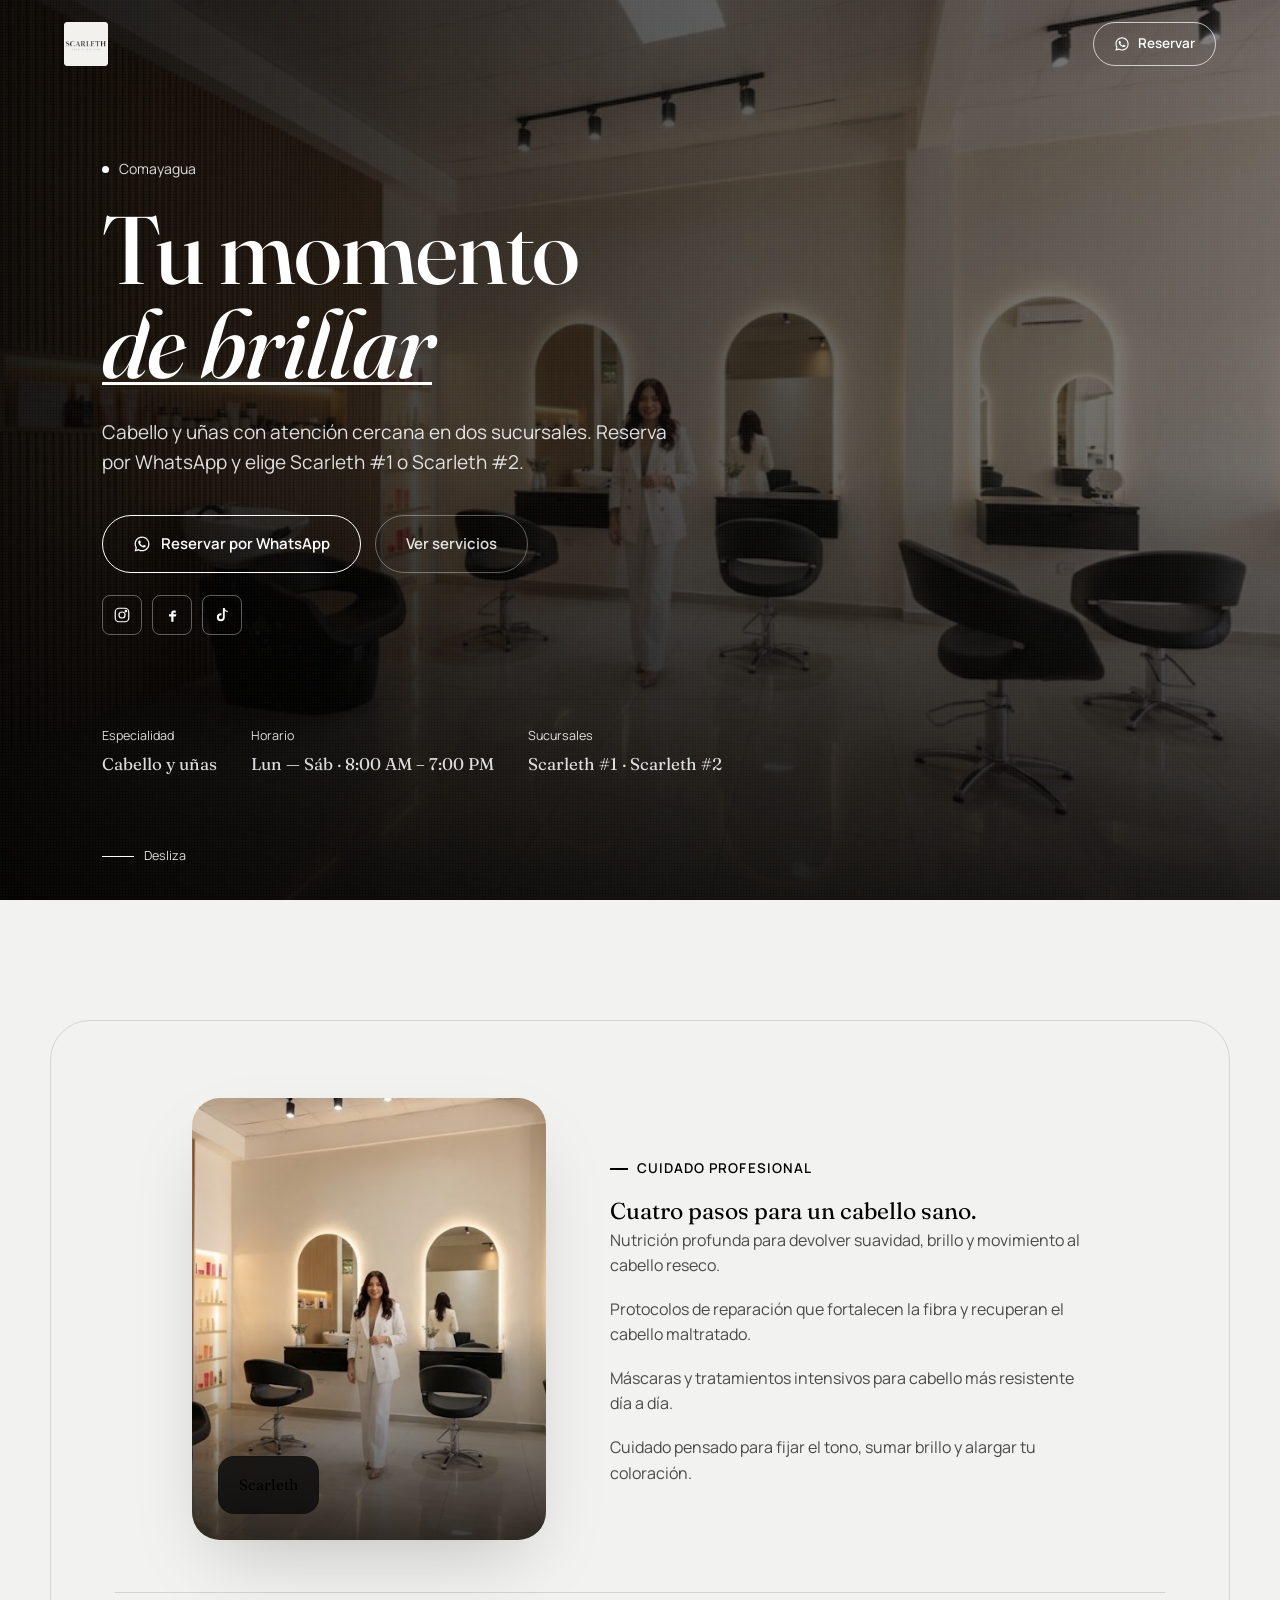
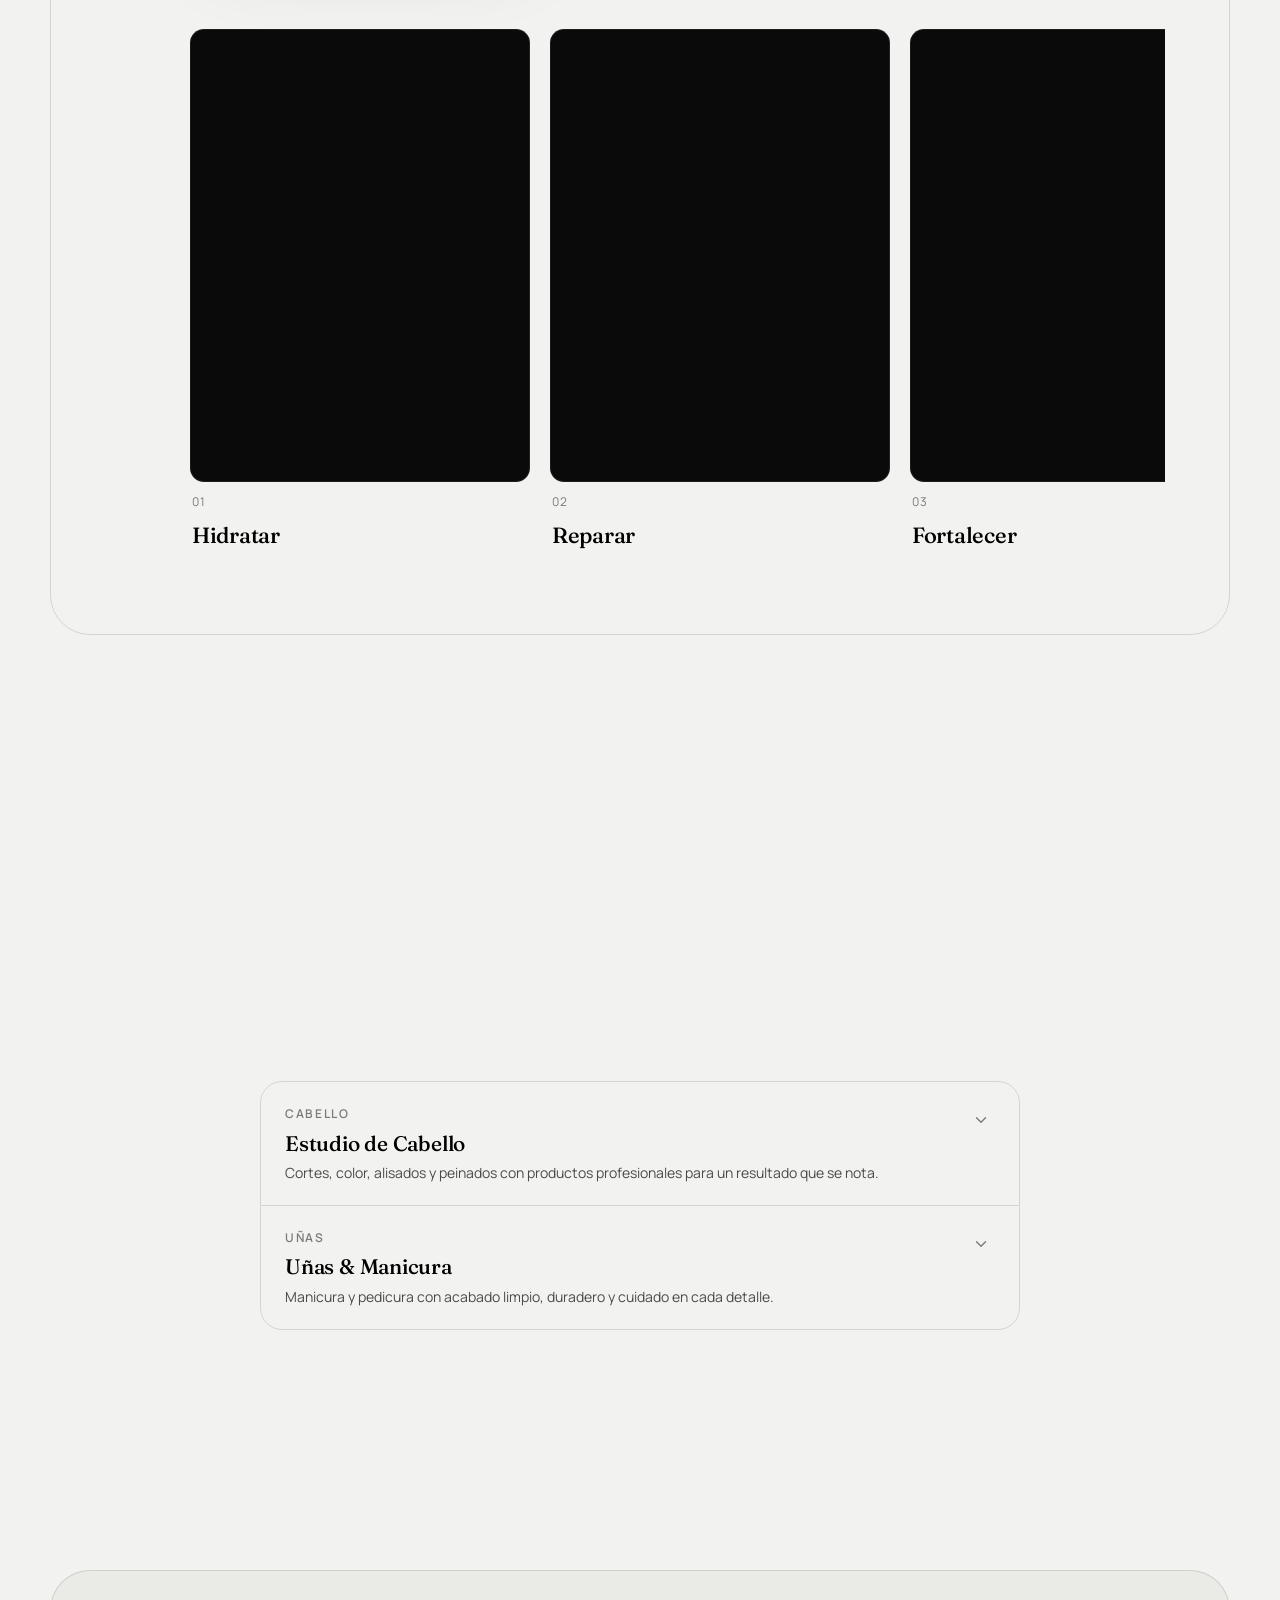
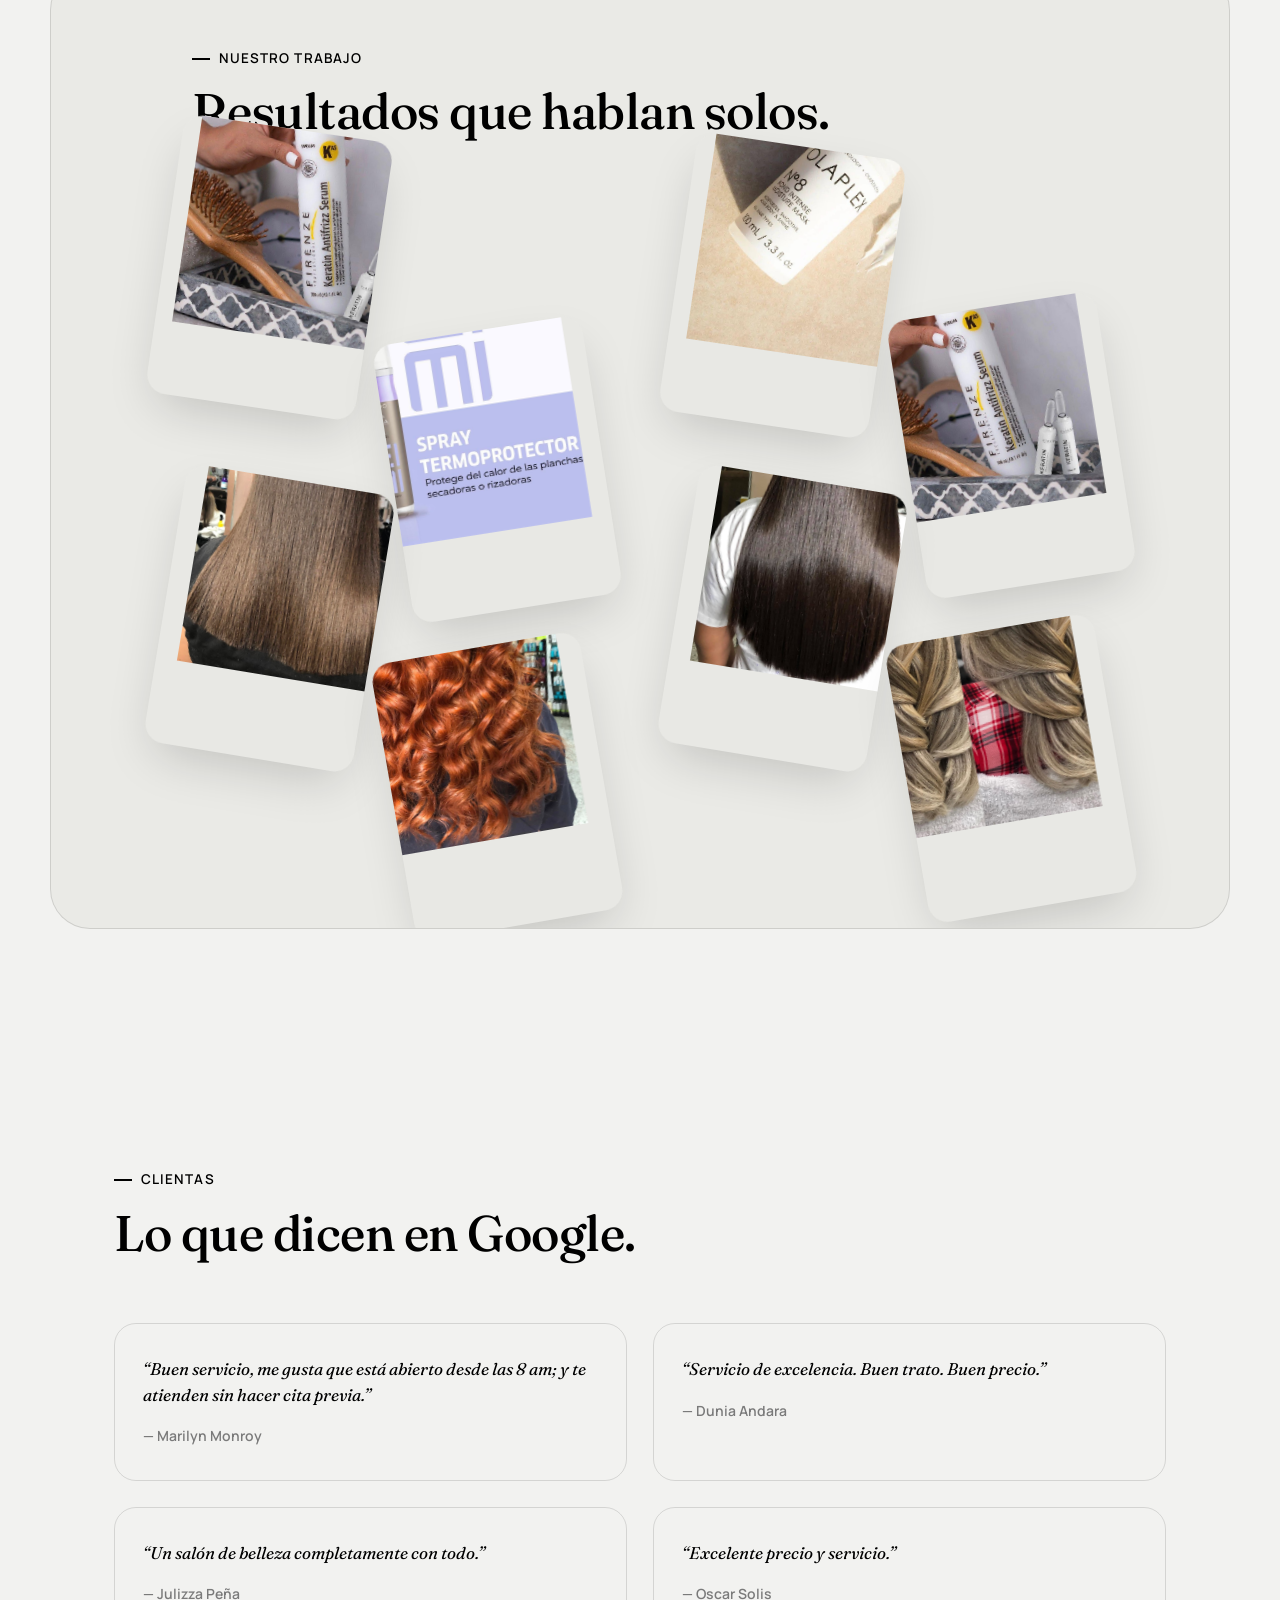
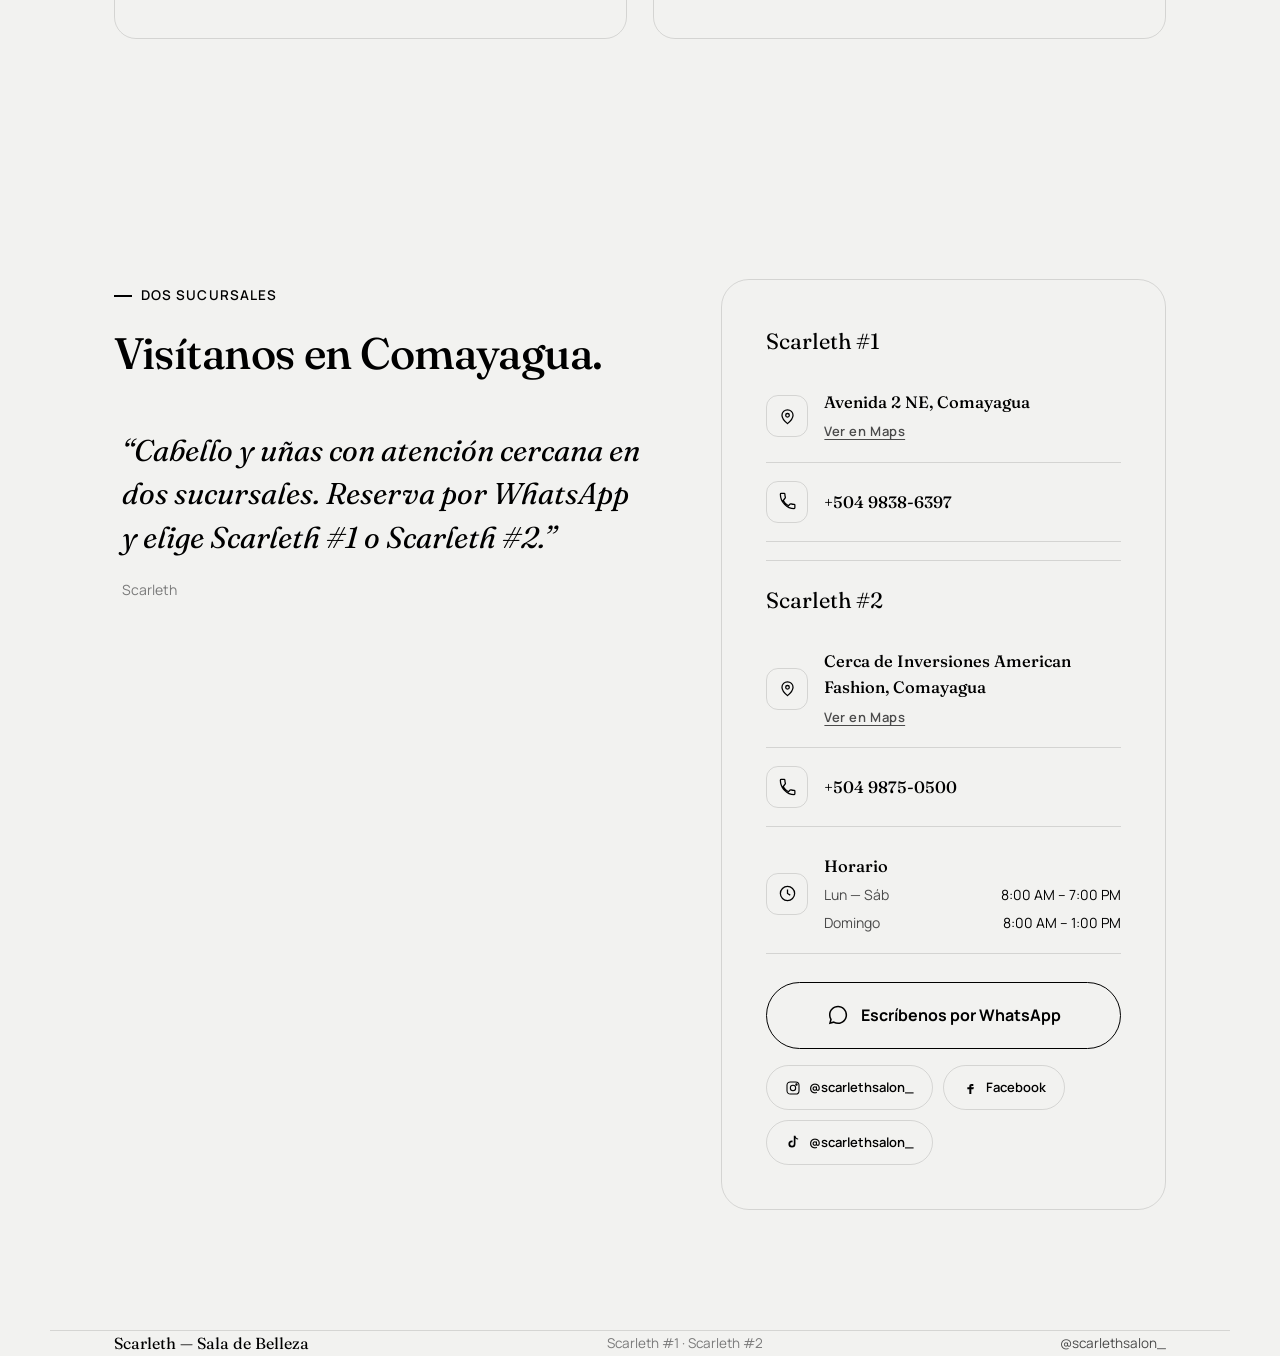
==== index.html @ c936635b "Re-skin site for Scarleth with dual-location booking Add Scarleth branding (logo, cream/black palett" ====
<!DOCTYPE html>
<html lang="es">
<head>
<meta charset="UTF-8">
<meta name="viewport" content="width=device-width, initial-scale=1.0, viewport-fit=cover">
<meta name="description" content="Scarleth — Sala de Belleza en Comayagua. Cabello y uñas. Reserva por WhatsApp.">
<meta name="theme-color" content="#F2F2F0">
<meta property="og:title" content="Scarleth — Sala de Belleza">
<meta property="og:description" content="Cabello y uñas en Comayagua. Scarleth #1 y Scarleth #2.">
<meta property="og:image" content="images/logo.jpg">
<meta property="og:type" content="website">
<link rel="icon" href="images/logo.jpg" type="image/jpeg">
<link rel="apple-touch-icon" href="images/logo.jpg">
<title>Scarleth — Sala de Belleza</title>
<link rel="stylesheet" href="styles.css">
</head>
<body>

<nav class="nav" id="nav">
  <a href="#top" class="nav-brand" id="nav-brand" aria-label="Scarleth — Sala de Belleza">
    <img src="images/logo.jpg" alt="Scarleth" class="nav-logo" id="nav-logo" width="160" height="48">
    <span class="nav-brand-text">
      <span id="nav-name"></span>
      <span class="nav-subtitle" id="nav-subtitle"></span>
    </span>
  </a>
  <button type="button" class="nav-cta" id="nav-whatsapp">
    <svg viewBox="0 0 24 24" fill="currentColor" aria-hidden="true"><path d="M12.04 2C6.58 2 2.13 6.45 2.13 11.91c0 1.75.46 3.46 1.32 4.96L2.05 22l5.25-1.38a9.9 9.9 0 0 0 4.74 1.21h.01c5.46 0 9.9-4.45 9.9-9.91 0-2.65-1.03-5.13-2.9-7C17.18 3.03 14.7 2 12.04 2Zm0 18.14h-.01a8.2 8.2 0 0 1-4.19-1.15l-.3-.18-3.12.82.83-3.04-.2-.31a8.23 8.23 0 0 1-1.26-4.37c0-4.55 3.7-8.25 8.26-8.25 2.2 0 4.27.86 5.83 2.42a8.18 8.18 0 0 1 2.41 5.84c0 4.55-3.71 8.22-8.25 8.22Zm4.52-6.16c-.25-.12-1.47-.72-1.69-.81-.23-.08-.4-.12-.56.13-.17.25-.65.81-.79.97-.15.17-.29.19-.54.06-.25-.12-1.04-.38-1.99-1.22-.73-.66-1.23-1.46-1.37-1.71-.15-.25-.02-.38.11-.51.11-.11.25-.29.37-.44.12-.15.16-.25.24-.42.08-.17.04-.31-.02-.44-.06-.12-.56-1.34-.76-1.84-.2-.48-.4-.42-.56-.42h-.48c-.17 0-.44.06-.67.31-.23.25-.87.85-.87 2.08 0 1.22.89 2.4 1.02 2.57.12.17 1.75 2.67 4.24 3.75.59.26 1.06.41 1.42.52.6.19 1.14.16 1.57.1.48-.07 1.47-.6 1.68-1.18.21-.58.21-1.08.15-1.18-.06-.1-.23-.16-.48-.28Z"/></svg>
    <span id="nav-cta-label"></span>
  </button>
</nav>

<header class="hero" id="top">
  <div class="hero-media" id="hero-media" hidden>
    <img src="" alt="" class="hero-img" id="hero-img">
    <div class="hero-media-overlay"></div>
  </div>
  <div class="hero-field">
    <div class="blob blob-a" data-parallax="0.18"></div>
    <div class="blob blob-b" data-parallax="0.28"></div>
    <div class="blob blob-c" data-parallax="0.4"></div>
  </div>
  <div class="hero-grain"></div>

  <div class="wrap hero-inner">
    <div class="eyebrow-row" data-reveal style="--delay:0s">
      <span class="eyebrow-dot"></span>
      <span id="hero-eyebrow"></span>
    </div>
    <h1 data-reveal style="--delay:.1s" id="hero-title"></h1>
    <p class="hero-desc" data-reveal style="--delay:.2s" id="hero-sub"></p>
    <div class="hero-actions" data-reveal style="--delay:.3s">
      <button type="button" class="btn btn-primary" id="hero-whatsapp">
        <svg viewBox="0 0 24 24" fill="currentColor" aria-hidden="true"><path d="M12.04 2C6.58 2 2.13 6.45 2.13 11.91c0 1.75.46 3.46 1.32 4.96L2.05 22l5.25-1.38a9.9 9.9 0 0 0 4.74 1.21h.01c5.46 0 9.9-4.45 9.9-9.91 0-2.65-1.03-5.13-2.9-7C17.18 3.03 14.7 2 12.04 2Zm0 18.14h-.01a8.2 8.2 0 0 1-4.19-1.15l-.3-.18-3.12.82.83-3.04-.2-.31a8.23 8.23 0 0 1-1.26-4.37c0-4.55 3.7-8.25 8.26-8.25 2.2 0 4.27.86 5.83 2.42a8.18 8.18 0 0 1 2.41 5.84c0 4.55-3.71 8.22-8.25 8.22Zm4.52-6.16c-.25-.12-1.47-.72-1.69-.81-.23-.08-.4-.12-.56.13-.17.25-.65.81-.79.97-.15.17-.29.19-.54.06-.25-.12-1.04-.38-1.99-1.22-.73-.66-1.23-1.46-1.37-1.71-.15-.25-.02-.38.11-.51.11-.11.25-.29.37-.44.12-.15.16-.25.24-.42.08-.17.04-.31-.02-.44-.06-.12-.56-1.34-.76-1.84-.2-.48-.4-.42-.56-.42h-.48c-.17 0-.44.06-.67.31-.23.25-.87.85-.87 2.08 0 1.22.89 2.4 1.02 2.57.12.17 1.75 2.67 4.24 3.75.59.26 1.06.41 1.42.52.6.19 1.14.16 1.57.1.48-.07 1.47-.6 1.68-1.18.21-.58.21-1.08.15-1.18-.06-.1-.23-.16-.48-.28Z"/></svg>
        <span id="hero-cta"></span>
      </button>
      <a href="#servicios" class="btn btn-ghost" id="hero-secondary"></a>
    </div>
    <div class="hero-social" data-reveal style="--delay:.32s">
      <a href="#" class="hero-social-btn" id="hero-instagram" target="_blank" rel="noopener" aria-label="Instagram">
        <svg viewBox="0 0 24 24" fill="none" stroke="currentColor" stroke-width="1.6" aria-hidden="true"><rect x="3" y="3" width="18" height="18" rx="5"/><circle cx="12" cy="12" r="4"/><circle cx="17.2" cy="6.8" r="1"/></svg>
      </a>
      <a href="#" class="hero-social-btn" id="hero-facebook" target="_blank" rel="noopener" aria-label="Facebook">
        <svg viewBox="0 0 24 24" fill="currentColor" aria-hidden="true"><path d="M14 9h3V6h-3c-1.7 0-3 1.3-3 3v2H8v3h3v7h3v-7h3l1-3h-4V9c0-.6.4-1 1-1Z"/></svg>
      </a>
      <a href="#" class="hero-social-btn" id="hero-tiktok" target="_blank" rel="noopener" aria-label="TikTok">
        <svg viewBox="0 0 24 24" fill="currentColor" aria-hidden="true"><path d="M19.6 8.3c-1.5-.1-2.9-.8-3.9-1.9V15a5.3 5.3 0 1 1-5.3-5.3c.3 0 .6 0 .9.1v2.6a2.7 2.7 0 1 0 1.9 2.6V2.5h2.5c.2 2.2 1.9 4 4 4.2v1.6Z"/></svg>
      </a>
    </div>
    <div class="hero-meta" data-reveal style="--delay:.35s">
      <div class="item">
        <span class="label" id="meta-specialty-label"></span>
        <span class="value" id="meta-specialty"></span>
      </div>
      <div class="item">
        <span class="label" id="meta-hours-label"></span>
        <span class="value" id="meta-hours"></span>
      </div>
      <div class="item">
        <span class="label" id="meta-contact-label"></span>
        <span class="value" id="meta-contact"></span>
      </div>
    </div>
  </div>
  <div class="scroll-cue" id="scroll-cue"><span class="line"></span><span id="hero-scroll"></span></div>
</header>

<section id="experiencia">
  <div class="wrap about">
    <div class="panel-pad">
      <div class="about-grid">
        <div class="about-card tilt-el" data-tilt data-reveal="scale">
          <div class="about-card-inner" id="about-card-inner">
            <div class="about-card-photo" id="about-photo"></div>
            <div class="about-card-tag" id="about-tag"></div>
          </div>
        </div>
        <div class="about-copy">
          <div class="kicker" data-reveal id="ritual-eyebrow"></div>
          <p class="lede" data-reveal style="--delay:.05s" id="ritual-title"></p>
          <div id="ritual-body"></div>
        </div>
      </div>
      <div class="ritual-showcase" data-reveal style="--delay:.18s">
        <div class="ritual-carousel" id="ritual-carousel" tabindex="0">
          <div class="ritual-carousel-track" id="ritual-track"></div>
        </div>
      </div>
    </div>
  </div>
</section>

<section id="servicios">
  <div class="wrap">
    <div class="section-head">
      <div class="kicker" data-reveal id="services-eyebrow"></div>
      <h2 data-reveal style="--delay:.05s" id="services-title"></h2>
    </div>
    <div class="services-accordion" id="services-grid"></div>
  </div>
</section>

<section id="galeria">
  <div class="wrap gallery">
    <div class="panel-pad">
      <div class="section-head">
        <div class="kicker" data-reveal id="gallery-eyebrow"></div>
        <h2 data-reveal style="--delay:.05s" id="gallery-title"></h2>
      </div>
      <div class="gallery-grid" id="gallery-grid"></div>
    </div>
  </div>
</section>

<section id="testimonios">
  <div class="wrap">
    <div class="section-head">
      <div class="kicker" data-reveal id="testimonials-eyebrow"></div>
      <h2 data-reveal style="--delay:.05s" id="testimonials-title"></h2>
    </div>
    <div class="testimonials-grid" id="testimonials-grid"></div>
  </div>
</section>

<section id="visita">
  <div class="wrap">
    <div class="contact-grid">
      <div>
        <div class="kicker" data-reveal id="visit-eyebrow"></div>
        <h2 class="contact-title" data-reveal style="--delay:.05s" id="visit-title"></h2>
        <div class="quote-block" data-reveal style="--delay:.1s" id="quote-block">
          <p id="quote-text"></p>
          <div class="who" id="quote-who"></div>
        </div>
      </div>
      <div class="contact-card" data-reveal style="--delay:.1s">
        <div id="contact-locations" class="contact-locations"></div>
        <div class="contact-row">
          <div class="ic"><svg viewBox="0 0 24 24" fill="none" stroke="currentColor" stroke-width="1.6" aria-hidden="true"><circle cx="12" cy="12" r="9"/><path d="M12 7v5l3.5 2"/></svg></div>
          <div class="txt">
            <b id="contact-hours-title"></b>
            <div class="hours-stack" id="contact-hours"></div>
          </div>
        </div>
        <button type="button" class="contact-cta-big" id="contact-whatsapp">
          <svg viewBox="0 0 24 24" fill="currentColor" aria-hidden="true"><path d="M12.04 2C6.58 2 2.13 6.45 2.13 11.91c0 1.75.46 3.46 1.32 4.96L2.05 22l5.25-1.38a9.9 9.9 0 0 0 4.74 1.21h.01c5.46 0 9.9-4.45 9.9-9.91 0-2.65-1.03-5.13-2.9-7C17.18 3.03 14.7 2 12.04 2Zm0 18.14h-.01a8.2 8.2 0 0 1-4.19-1.15l-.3-.18-3.12.82.83-3.04-.2-.31a8.23 8.23 0 0 1-1.26-4.37c0-4.55 3.7-8.25 8.26-8.25 2.2 0 4.27.86 5.83 2.42a8.18 8.18 0 0 1 2.41 5.84c0 4.55-3.71 8.22-8.25 8.22Z"/></svg>
          <span id="contact-cta"></span>
        </button>
        <div class="social-row">
          <a href="#" class="social-pill" id="social-instagram" target="_blank" rel="noopener">
            <svg viewBox="0 0 24 24" fill="none" stroke="currentColor" stroke-width="1.6" aria-hidden="true"><rect x="3" y="3" width="18" height="18" rx="5"/><circle cx="12" cy="12" r="4"/><circle cx="17.2" cy="6.8" r="1"/></svg>
            <span id="social-instagram-label"></span>
          </a>
          <a href="#" class="social-pill" id="social-facebook" target="_blank" rel="noopener">
            <svg viewBox="0 0 24 24" fill="currentColor" aria-hidden="true"><path d="M14 9h3V6h-3c-1.7 0-3 1.3-3 3v2H8v3h3v7h3v-7h3l1-3h-4V9c0-.6.4-1 1-1Z"/></svg>
            <span>Facebook</span>
          </a>
          <a href="#" class="social-pill" id="social-tiktok" target="_blank" rel="noopener">
            <svg viewBox="0 0 24 24" fill="currentColor" aria-hidden="true"><path d="M19.6 8.3c-1.5-.1-2.9-.8-3.9-1.9V15a5.3 5.3 0 1 1-5.3-5.3c.3 0 .6 0 .9.1v2.6a2.7 2.7 0 1 0 1.9 2.6V2.5h2.5c.2 2.2 1.9 4 4 4.2v1.6Z"/></svg>
            <span id="social-tiktok-label"></span>
          </a>
        </div>
      </div>
    </div>
  </div>
</section>

<footer class="wrap">
  <div class="footer-row">
    <span class="fbrand" id="footer-brand"></span>
    <span id="footer-meta"></span>
    <a id="footer-insta" target="_blank" rel="noopener"></a>
  </div>
</footer>

<div class="location-picker" id="location-picker" hidden aria-hidden="true" role="dialog" aria-modal="true" aria-labelledby="location-picker-title">
  <button type="button" class="location-picker-backdrop" id="location-picker-backdrop" tabindex="-1" aria-label="Cerrar"></button>
  <div class="location-picker-panel">
    <button type="button" class="location-picker-close" id="location-picker-close" aria-label="Cerrar">
      <svg viewBox="0 0 24 24" fill="none" stroke="currentColor" stroke-width="1.8" aria-hidden="true"><path d="M6 6l12 12M18 6L6 18" stroke-linecap="round"/></svg>
    </button>
    <p class="location-picker-kicker" id="location-picker-title"></p>
    <p class="location-picker-hint" id="location-picker-hint"></p>
    <div class="location-picker-options" id="location-picker-options"></div>
  </div>
</div>

<div class="lightbox" id="gallery-lightbox" hidden aria-hidden="true" role="dialog" aria-modal="true">
  <button type="button" class="lightbox-close" id="lightbox-close">
    <svg viewBox="0 0 24 24" fill="none" stroke="currentColor" stroke-width="1.8" aria-hidden="true"><path d="M6 6l12 12M18 6L6 18" stroke-linecap="round"/></svg>
  </button>
  <button type="button" class="lightbox-nav lightbox-prev" id="lightbox-prev">
    <svg viewBox="0 0 24 24" fill="none" stroke="currentColor" stroke-width="1.8" aria-hidden="true"><path d="M15 6l-6 6 6 6" stroke-linecap="round" stroke-linejoin="round"/></svg>
  </button>
  <button type="button" class="lightbox-nav lightbox-next" id="lightbox-next">
    <svg viewBox="0 0 24 24" fill="none" stroke="currentColor" stroke-width="1.8" aria-hidden="true"><path d="M9 6l6 6-6 6" stroke-linecap="round" stroke-linejoin="round"/></svg>
  </button>
  <div class="lightbox-panel">
    <img src="" alt="" class="lightbox-img" id="lightbox-img" decoding="async">
  </div>
  <div class="lightbox-counter" id="lightbox-counter" aria-live="polite"></div>
</div>

<script src="config.js"></script>
<script>
(function () {
  const c = CONFIG;
  const u = c.ui;
  const locations = Array.isArray(c.locations) ? c.locations : [];

  function esc(value) {
    return String(value ?? "").replace(/[&<>"']/g, (ch) => ({
      "&": "&amp;",
      "<": "&lt;",
      ">": "&gt;",
      '"': "&quot;",
      "'": "&#39;"
    }[ch]));
  }

  function waLinkFor(location) {
    const message = `${c.whatsappDefaultMessage} (${location.name})`;
    return `https://wa.me/${location.whatsappNumber}?text=${encodeURIComponent(message)}`;
  }

  document.documentElement.lang = c.lang || "es";
  document.title = `${c.brandName} — ${c.brandSubtitle || c.tagline}`;
  const description = document.querySelector('meta[name="description"]');
  if (description) description.content = u.metaDescription;
  const theme = document.querySelector('meta[name="theme-color"]');
  if (theme && c.colors.cream) theme.content = c.colors.cream;

  const colorMap = {
    cream: "--cream",
    cream2: "--cream-2",
    ink: "--ink",
    inkSoft: "--ink-soft",
    inkFaint: "--ink-faint",
    accent: "--accent",
    accentInv: "--accent-inv",
    accentHover: "--accent-hover",
    gray: "--gray",
    grayLight: "--gray-light",
    line: "--line",
    lineStrong: "--line-strong"
  };
  const rootStyle = document.documentElement.style;
  Object.entries(colorMap).forEach(([key, cssVar]) => {
    if (c.colors[key]) rootStyle.setProperty(cssVar, c.colors[key]);
  });

  const navName = document.getElementById("nav-name");
  const navSubtitle = document.getElementById("nav-subtitle");
  const navLogo = document.getElementById("nav-logo");
  navName.textContent = c.brandName;
  if (navSubtitle) navSubtitle.textContent = c.brandSubtitle || "";
  if (navLogo && c.logoImage) {
    navLogo.src = c.logoImage;
    navLogo.alt = `${c.brandName} — ${c.brandSubtitle || c.tagline}`;
  }

  document.getElementById("nav-cta-label").textContent = u.navBook;
  document.getElementById("hero-eyebrow").textContent = c.heroEyebrow;
  document.getElementById("hero-sub").textContent = c.heroSub;
  document.getElementById("hero-cta").textContent = u.heroCta;
  document.getElementById("hero-secondary").textContent = u.heroSecondary;
  document.getElementById("hero-scroll").textContent = u.heroScroll;
  document.getElementById("meta-specialty-label").textContent = u.metaSpecialty;
  document.getElementById("meta-specialty").textContent = c.tagline;
  document.getElementById("meta-hours-label").textContent = u.metaHours;
  document.getElementById("meta-contact-label").textContent = u.metaContact;
  document.getElementById("meta-contact").textContent = locations.map((loc) => loc.name).join(" · ") || c.brandName;
  if (c.hours[0]) {
    document.getElementById("meta-hours").textContent = `${c.hours[0].day} · ${c.hours[0].time}`;
  }

  const [line1, line2] = c.heroHeadlineLines;
  const title = document.getElementById("hero-title");
  title.append(document.createTextNode(line1));
  title.append(document.createElement("br"));
  const accent = document.createElement("span");
  accent.className = "accent-word";
  accent.textContent = line2;
  title.append(accent);

  const picker = document.getElementById("location-picker");
  const pickerOptions = document.getElementById("location-picker-options");
  const pickerTitle = document.getElementById("location-picker-title");
  const pickerHint = document.getElementById("location-picker-hint");
  let lastFocus = null;

  function closeLocationPicker() {
    if (!picker || picker.hidden) return;
    picker.hidden = true;
    picker.setAttribute("aria-hidden", "true");
    document.body.classList.remove("picker-open");
    if (lastFocus && typeof lastFocus.focus === "function") lastFocus.focus();
  }

  function openLocationPicker(trigger) {
    if (!picker || !locations.length) return;
    lastFocus = trigger || document.activeElement;
    picker.hidden = false;
    picker.setAttribute("aria-hidden", "false");
    document.body.classList.add("picker-open");
    const first = pickerOptions.querySelector("a, button");
    if (first) first.focus();
  }

  if (pickerOptions) {
    pickerTitle.textContent = u.locationPickerTitle;
    pickerHint.textContent = u.locationPickerHint;
    document.getElementById("location-picker-close").setAttribute("aria-label", u.locationPickerClose);
    document.getElementById("location-picker-backdrop").setAttribute("aria-label", u.locationPickerClose);
    pickerOptions.innerHTML = locations.map((location) => `
      <a class="location-option" href="${esc(waLinkFor(location))}" target="_blank" rel="noopener">
        <span class="location-option-name">${esc(location.name)}</span>
        <span class="location-option-meta">${esc(location.phoneDisplay)}</span>
        <span class="location-option-meta">${esc(location.address)}</span>
      </a>
    `).join("");
  }

  ["nav-whatsapp", "hero-whatsapp", "contact-whatsapp"].forEach((id) => {
    const el = document.getElementById(id);
    if (!el) return;
    el.setAttribute("aria-label", u.whatsappLabel);
    el.addEventListener("click", (event) => {
      event.preventDefault();
      openLocationPicker(el);
    });
  });

  document.getElementById("location-picker-close").addEventListener("click", closeLocationPicker);
  document.getElementById("location-picker-backdrop").addEventListener("click", closeLocationPicker);
  document.addEventListener("keydown", (event) => {
    if (event.key === "Escape") closeLocationPicker();
  });

  const heroInsta = document.getElementById("hero-instagram");
  const socialInsta = document.getElementById("social-instagram");
  const footerInsta = document.getElementById("footer-insta");
  const heroFacebook = document.getElementById("hero-facebook");
  const socialFacebook = document.getElementById("social-facebook");
  const heroTiktok = document.getElementById("hero-tiktok");
  const socialTiktok = document.getElementById("social-tiktok");

  [heroInsta, socialInsta, footerInsta].forEach((el) => {
    if (!el) return;
    el.href = c.instagramUrl;
    el.setAttribute("aria-label", c.instagramHandle);
  });
  document.getElementById("social-instagram-label").textContent = c.instagramHandle;
  footerInsta.textContent = c.instagramHandle;

  [heroFacebook, socialFacebook].forEach((el) => {
    if (!el || !c.facebookUrl) return;
    el.href = c.facebookUrl;
    el.setAttribute("aria-label", "Facebook");
  });
  [heroTiktok, socialTiktok].forEach((el) => {
    if (!el || !c.tiktokUrl) return;
    el.href = c.tiktokUrl;
    el.setAttribute("aria-label", c.tiktokHandle || "TikTok");
  });
  const tiktokLabel = document.getElementById("social-tiktok-label");
  if (tiktokLabel) tiktokLabel.textContent = c.tiktokHandle || "TikTok";

  const heroEl = document.querySelector(".hero");
  const heroMedia = document.getElementById("hero-media");
  const heroImg = document.getElementById("hero-img");
  if (c.heroImage) {
    heroImg.alt = `${c.brandName} — ${c.tagline}`;
    const heroProbe = new Image();
    heroProbe.onload = () => {
      heroImg.src = c.heroImage;
      heroMedia.hidden = false;
      heroEl.classList.add("has-hero-image");
    };
    heroProbe.src = c.heroImage;
  }

  document.getElementById("about-tag").textContent = c.brandName;
  document.getElementById("ritual-eyebrow").textContent = u.ritualEyebrow;
  document.getElementById("ritual-title").textContent = u.ritualTitle;
  const ritualBody = document.getElementById("ritual-body");
  ritualBody.innerHTML = (c.ritualSteps || []).map((step, index) => `
    <p class="body-p" data-reveal style="--delay:${0.1 + index * 0.05}s">${esc(step.text)}</p>
  `).join("");

  const aboutInner = document.getElementById("about-card-inner");
  const aboutPhoto = document.getElementById("about-photo");
  if (c.visitImage && aboutInner && aboutPhoto) {
    const portrait = new Image();
    portrait.onload = () => {
      aboutPhoto.style.backgroundImage = `url('${c.visitImage.replace(/'/g, "%27")}')`;
      aboutInner.classList.add("has-photo");
    };
    portrait.src = c.visitImage;
  }

  const quoteBlock = document.getElementById("quote-block");
  if (c.heroSub) {
    document.getElementById("quote-text").textContent = `“${c.heroSub}”`;
    document.getElementById("quote-who").textContent = c.brandName;
  } else {
    quoteBlock.hidden = true;
  }

  document.getElementById("services-eyebrow").textContent = u.servicesEyebrow;
  document.getElementById("services-title").textContent = u.servicesTitle;
  document.getElementById("gallery-eyebrow").textContent = u.galleryEyebrow;
  document.getElementById("gallery-title").textContent = u.galleryTitle;
  document.getElementById("testimonials-eyebrow").textContent = u.testimonialsEyebrow;
  document.getElementById("testimonials-title").textContent = u.testimonialsTitle;
  document.getElementById("visit-eyebrow").textContent = u.visitEyebrow;
  document.getElementById("visit-title").textContent = u.visitTitle;
  document.getElementById("contact-hours-title").textContent = u.metaHours;
  document.getElementById("contact-cta").textContent = u.footerCta;
  document.getElementById("contact-hours").innerHTML = (c.hours || []).map((hour) => `
    <div class="hours-line"><span>${esc(hour.day)}</span><span>${esc(hour.time)}</span></div>
  `).join("");

  const locationsEl = document.getElementById("contact-locations");
  if (locationsEl) {
    locationsEl.innerHTML = locations.map((location) => `
      <div class="location-block">
        <div class="location-block-name">${esc(location.name)}</div>
        <div class="contact-row">
          <div class="ic"><svg viewBox="0 0 24 24" fill="none" stroke="currentColor" stroke-width="1.6" aria-hidden="true"><path d="M12 21c4-3.2 7-6.6 7-10.5A7 7 0 0 0 5 10.5C5 14.4 8 17.8 12 21Z"/><circle cx="12" cy="10.5" r="2.3"/></svg></div>
          <div class="txt">
            <b>${esc(location.address)}</b>
            ${location.mapsUrl ? `<a class="maps-link" href="${esc(location.mapsUrl)}" target="_blank" rel="noopener">${esc(u.mapsLabel)}</a>` : ""}
          </div>
        </div>
        <div class="contact-row">
          <div class="ic"><svg viewBox="0 0 24 24" fill="none" stroke="currentColor" stroke-width="1.6" aria-hidden="true"><path d="M6.6 10.8c1.4 2.8 3.8 5.2 6.6 6.6l2.2-2.2c.3-.3.7-.4 1.1-.3 1.2.4 2.5.6 3.8.6.6 0 1 .4 1 1V20c0 .6-.4 1-1 1C11.4 21 3 12.6 3 2.7c0-.6.4-1 1-1H7.7c.6 0 1 .4 1 1 0 1.3.2 2.6.6 3.8.1.4 0 .8-.3 1.1L6.6 10.8Z"/></svg></div>
          <div class="txt"><b>${esc(location.phoneDisplay)}</b></div>
        </div>
      </div>
    `).join("");
  }

  document.getElementById("footer-brand").textContent = `${c.brandName} — ${c.brandSubtitle || c.tagline}`;
  document.getElementById("footer-meta").textContent = locations.map((loc) => loc.name).join(" · ") || c.tagline;

  const lightbox = document.getElementById("gallery-lightbox");
  lightbox.setAttribute("aria-label", u.lightboxLabel);
  document.getElementById("lightbox-close").setAttribute("aria-label", u.lightboxClose);
  document.getElementById("lightbox-prev").setAttribute("aria-label", u.lightboxPrev);
  document.getElementById("lightbox-next").setAttribute("aria-label", u.lightboxNext);

  const chevronSvg = `<svg viewBox="0 0 24 24" fill="none" stroke="currentColor" stroke-width="1.8" aria-hidden="true"><path d="M6 9l6 6 6-6" stroke-linecap="round" stroke-linejoin="round"/></svg>`;
  const servicesGrid = document.getElementById("services-grid");
  servicesGrid.innerHTML = (c.services || []).map((service, index) => {
    const details = (service.items || []).map((item) => `<li>${esc(item)}</li>`).join("");
    return `
      <div class="service-item" data-reveal style="--delay:${Math.min(index, 6) * 0.05}s">
        <button type="button" class="service-trigger" aria-expanded="false" id="service-trigger-${index}" aria-controls="service-panel-${index}">
          <div class="service-trigger-text">
            <p class="service-kicker">${esc(service.label)}</p>
            <h3>${esc(service.name)}</h3>
            <p class="service-teaser">${esc(service.description)}</p>
          </div>
          <span class="service-chevron">${chevronSvg}</span>
        </button>
        <div class="service-panel" id="service-panel-${index}" role="region" aria-labelledby="service-trigger-${index}">
          <div class="service-panel-inner">
            <div class="service-panel-body">
              <ul class="service-details">${details}</ul>
            </div>
          </div>
        </div>
      </div>`;
  }).join("");

  servicesGrid.addEventListener("click", (event) => {
    const trigger = event.target.closest(".service-trigger");
    if (!trigger || !servicesGrid.contains(trigger)) return;
    const item = trigger.closest(".service-item");
    const willOpen = !item.classList.contains("is-open");
    servicesGrid.querySelectorAll(".service-item.is-open").forEach((openItem) => {
      openItem.classList.remove("is-open");
      const button = openItem.querySelector(".service-trigger");
      if (button) button.setAttribute("aria-expanded", "false");
    });
    if (willOpen) {
      item.classList.add("is-open");
      trigger.setAttribute("aria-expanded", "true");
    }
  });

  const ritualViewport = document.getElementById("ritual-carousel");
  const ritualTrack = document.getElementById("ritual-track");
  if (ritualTrack && ritualViewport && c.ritualSteps && c.ritualSteps.length) {
    ritualViewport.setAttribute("aria-label", u.ritualTitle);
    const slide = (step) => `
      <article class="ritual-slide">
        <div class="ritual-slide-media">
          <img src="${esc(step.img)}" alt="${esc(step.title)}" loading="lazy" decoding="async">
        </div>
        <div class="ritual-slide-time">${esc(step.time)}</div>
        <h3 class="ritual-slide-title">${esc(step.title)}</h3>
      </article>`;
    const slides = c.ritualSteps.map(slide).join("");
    const reducedMotion = window.matchMedia("(prefers-reduced-motion: reduce)").matches;
    ritualTrack.innerHTML = reducedMotion ? slides : slides + slides;

    const pxPerSec = 42;
    const dragThreshold = 8;
    let paused = false;
    let pauseTimer = 0;
    let inView = false;
    let offset = 0;
    let half = 0;
    let lastTs = 0;
    let pointerDown = false;
    let dragging = false;
    let dragX = 0;
    let dragOrigin = 0;

    const measure = () => { half = ritualTrack.scrollWidth / 2; };
    const apply = () => {
      if (half > 0) offset = ((offset % half) + half) % half;
      ritualTrack.style.transform = `translate3d(${-offset}px,0,0)`;
    };
    const pauseAuto = (ms = 2400) => {
      paused = true;
      clearTimeout(pauseTimer);
      pauseTimer = setTimeout(() => { paused = false; }, ms);
    };
    const carouselIO = new IntersectionObserver((entries) => {
      inView = entries.some((entry) => entry.isIntersecting);
    }, { threshold: 0.12 });
    carouselIO.observe(ritualViewport);

    const onResize = () => {
      const prevHalf = half;
      measure();
      if (prevHalf > 0 && half > 0) offset = offset * (half / prevHalf);
      apply();
    };
    window.addEventListener("resize", onResize, { passive: true });
    if (document.fonts && document.fonts.ready) {
      document.fonts.ready.then(() => { measure(); apply(); }).catch(() => {});
    }
    requestAnimationFrame(() => { measure(); apply(); });

    if (!reducedMotion) {
      const tick = (ts) => {
        if (!lastTs) lastTs = ts;
        const dt = Math.min(48, ts - lastTs) / 1000;
        lastTs = ts;
        if (!paused && !dragging && inView && half > 0) {
          offset += pxPerSec * dt;
          apply();
        }
        requestAnimationFrame(tick);
      };
      requestAnimationFrame(tick);
    }

    ritualViewport.addEventListener("pointerdown", (event) => {
      if (reducedMotion) return;
      if (event.pointerType === "mouse" && event.button !== 0) return;
      pointerDown = true;
      dragging = false;
      dragX = event.clientX;
      dragOrigin = offset;
    });
    ritualViewport.addEventListener("pointermove", (event) => {
      if (!pointerDown || reducedMotion) return;
      const dx = event.clientX - dragX;
      if (!dragging) {
        if (Math.abs(dx) < dragThreshold) return;
        dragging = true;
        paused = true;
        ritualViewport.classList.add("is-dragging");
        ritualViewport.setPointerCapture(event.pointerId);
      }
      offset = dragOrigin - dx;
      apply();
    });
    const endPointer = (event) => {
      if (!pointerDown) return;
      pointerDown = false;
      if (dragging) {
        dragging = false;
        ritualViewport.classList.remove("is-dragging");
        if (ritualViewport.hasPointerCapture(event.pointerId)) {
          ritualViewport.releasePointerCapture(event.pointerId);
        }
        pauseAuto();
      }
    };
    ritualViewport.addEventListener("pointerup", endPointer);
    ritualViewport.addEventListener("pointercancel", endPointer);
    ritualViewport.addEventListener("pointerleave", (event) => {
      if (dragging) endPointer(event);
    });
    ritualViewport.addEventListener("mouseenter", () => { paused = true; });
    ritualViewport.addEventListener("mouseleave", () => {
      if (!dragging) pauseAuto(400);
    });
  }

  document.getElementById("testimonials-grid").innerHTML = (c.testimonials || []).map((item, index) => `
    <div class="testimonial-card" data-reveal style="--delay:${index * 0.08}s">
      <blockquote>“${esc(item.quote)}”</blockquote>
      <div class="author">— ${esc(item.name)}</div>
    </div>
  `).join("");

  const galleryGrid = document.getElementById("gallery-grid");
  const galleryImages = [];
  galleryGrid.innerHTML = (c.gallery || []).map((src, index) => `
    <div class="gallery-tile" data-parallax-tile data-gallery-idx="${index}" role="button" tabindex="0" aria-label="${esc(u.galleryImageAlt)} ${index + 1}">
      <img src="${esc(src)}" alt="${esc(u.galleryImageAlt)} ${index + 1}" class="gallery-img">
      <div class="zoom-hint" aria-hidden="true">
        <svg viewBox="0 0 24 24" fill="none" stroke="currentColor" stroke-width="1.6" aria-hidden="true"><circle cx="11" cy="11" r="7"/><path d="M21 21l-4.3-4.3M11 8v6M8 11h6" stroke-linecap="round"/></svg>
      </div>
      <div class="ph gallery-fallback">
        <svg viewBox="0 0 24 24" fill="none" stroke="currentColor" stroke-width="1.4" aria-hidden="true"><rect x="3" y="5" width="18" height="14" rx="2"/><circle cx="9" cy="10" r="2"/><path d="M21 17l-5.5-5.5L9 18"/></svg>
        <span>${esc(u.gallerySoon)}</span>
      </div>
    </div>
  `).join("");

  galleryGrid.querySelectorAll(".gallery-tile").forEach((tile) => {
    const img = tile.querySelector(".gallery-img");
    const fallback = tile.querySelector(".gallery-fallback");
    const index = parseInt(tile.dataset.galleryIdx, 10);
    const probe = new Image();
    probe.onload = () => {
      fallback.style.display = "none";
      tile.classList.add("has-image");
      galleryImages[index] = img.src;
    };
    probe.onerror = () => {
      img.style.display = "none";
      tile.removeAttribute("role");
      tile.removeAttribute("tabindex");
      tile.removeAttribute("aria-label");
      tile.style.cursor = "default";
    };
    probe.src = img.src;
  });

  (function initGalleryLightbox() {
    const lb = document.getElementById("gallery-lightbox");
    const lbImg = document.getElementById("lightbox-img");
    const lbCounter = document.getElementById("lightbox-counter");
    const btnClose = document.getElementById("lightbox-close");
    const btnPrev = document.getElementById("lightbox-prev");
    const btnNext = document.getElementById("lightbox-next");
    if (!lb || !lbImg) return;

    let current = 0;
    let touchStartX = 0;
    const available = () => galleryImages.map((src, index) => (src ? index : -1)).filter((index) => index >= 0);
    const showAt = (index) => {
      const items = available();
      if (!items.length) return;
      current = ((index % items.length) + items.length) % items.length;
      const srcIdx = items[current];
      lbImg.src = galleryImages[srcIdx];
      lbImg.alt = `${u.galleryImageAlt} ${srcIdx + 1}`;
      lbCounter.textContent = `${current + 1} / ${items.length}`;
      btnPrev.style.display = items.length > 1 ? "" : "none";
      btnNext.style.display = items.length > 1 ? "" : "none";
    };
    const open = (srcIdx) => {
      const items = available();
      const pos = items.indexOf(srcIdx);
      if (pos < 0) return;
      current = pos;
      showAt(current);
      lb.hidden = false;
      lb.setAttribute("aria-hidden", "false");
      document.body.classList.add("lightbox-open");
      requestAnimationFrame(() => lb.classList.add("is-open"));
      btnClose.focus();
    };
    const close = () => {
      lb.classList.remove("is-open");
      lb.setAttribute("aria-hidden", "true");
      document.body.classList.remove("lightbox-open");
      setTimeout(() => {
        lb.hidden = true;
        lbImg.removeAttribute("src");
      }, 320);
    };
    const step = (dir) => showAt(current + dir);

    galleryGrid.addEventListener("click", (event) => {
      const tile = event.target.closest(".gallery-tile.has-image");
      if (!tile) return;
      open(parseInt(tile.dataset.galleryIdx, 10));
    });
    galleryGrid.addEventListener("keydown", (event) => {
      if (event.key !== "Enter" && event.key !== " ") return;
      const tile = event.target.closest(".gallery-tile.has-image");
      if (!tile) return;
      event.preventDefault();
      open(parseInt(tile.dataset.galleryIdx, 10));
    });
    btnClose.addEventListener("click", close);
    btnPrev.addEventListener("click", () => step(-1));
    btnNext.addEventListener("click", () => step(1));
    lb.addEventListener("click", (event) => { if (event.target === lb) close(); });
    document.addEventListener("keydown", (event) => {
      if (lb.hidden) return;
      if (event.key === "Escape") close();
      if (event.key === "ArrowLeft") step(-1);
      if (event.key === "ArrowRight") step(1);
    });
    lb.addEventListener("touchstart", (event) => {
      touchStartX = event.changedTouches[0].clientX;
    }, { passive: true });
    lb.addEventListener("touchend", (event) => {
      const dx = event.changedTouches[0].clientX - touchStartX;
      if (Math.abs(dx) < 40) return;
      step(dx > 0 ? -1 : 1);
    }, { passive: true });
  })();

  const nav = document.getElementById("nav");
  const onNavScroll = () => nav.classList.toggle("scrolled", window.scrollY > 40);
  window.addEventListener("scroll", onNavScroll, { passive: true });
  onNavScroll();

  const reduced = window.matchMedia("(prefers-reduced-motion: reduce)").matches;
  const canHover = window.matchMedia("(hover: hover) and (pointer: fine)").matches;
  const isCoarse = window.matchMedia("(pointer: coarse)").matches;

  if (!reduced) {
    const io = new IntersectionObserver((entries) => {
      entries.forEach((entry) => {
        if (entry.isIntersecting) {
          entry.target.classList.add("is-visible");
          io.unobserve(entry.target);
        }
      });
    }, {
      threshold: isCoarse ? 0.06 : 0.12,
      rootMargin: isCoarse ? "0px" : "0px 0px -30px 0px"
    });
    document.querySelectorAll("[data-reveal]").forEach((el) => {
      if (el.closest(".hero")) return;
      io.observe(el);
    });

    const revealHeroContent = () => {
      document.querySelectorAll(".hero .hero-inner [data-reveal]").forEach((el) => {
        const delay = parseFloat(el.style.getPropertyValue("--delay")) || 0;
        setTimeout(() => el.classList.add("is-visible"), delay * 1000);
      });
      const meta = document.querySelector(".hero-meta");
      const cue = document.getElementById("scroll-cue");
      setTimeout(() => {
        if (meta) meta.classList.add("is-visible");
        if (cue) cue.classList.add("is-visible");
      }, 320);
    };
    requestAnimationFrame(revealHeroContent);
  } else {
    document.querySelectorAll("[data-reveal]").forEach((el) => el.classList.add("is-visible"));
    const cue = document.getElementById("scroll-cue");
    if (cue) cue.classList.add("is-visible");
  }

  if (!reduced) {
    const motion = {
      blobScroll: isCoarse ? 0.42 : 0.5,
      blobPointer: isCoarse ? 8 : 18,
      blobFloat: isCoarse ? 16 : 20,
      galleryY: isCoarse ? 60 : 110,
      galleryX: isCoarse ? 0 : 30,
      galleryRotate: isCoarse ? 0 : 2.5,
      galleryScale: isCoarse ? 0.05 : 0.06,
      tiltMax: canHover ? 14 : 11,
      tiltScroll: isCoarse ? 12 : 10,
      heroDrift: isCoarse ? 0.14 : 0.18,
      heroImgX: isCoarse ? 0 : 8
    };

    const blobs = document.querySelectorAll("[data-parallax]");
    const tiles = document.querySelectorAll("[data-parallax-tile]");
    const heroInner = document.querySelector(".hero-inner");
    const viewHeight = () => window.innerHeight;
    let ptrX = 0;
    let ptrY = 0;
    let ptrOn = false;

    const setPointer = (event) => {
      ptrX = (event.clientX / window.innerWidth - 0.5) * 2;
      ptrY = (event.clientY / window.innerHeight - 0.5) * 2;
      ptrOn = true;
    };
    const clearPointer = () => {
      ptrOn = false;
      ptrX = 0;
      ptrY = 0;
    };

    if (canHover) {
      window.addEventListener("pointermove", setPointer, { passive: true });
    } else {
      window.addEventListener("pointerdown", (event) => {
        if (event.pointerType === "touch") setPointer(event);
      }, { passive: true });
      window.addEventListener("pointermove", (event) => {
        if (event.pointerType === "touch") setPointer(event);
      }, { passive: true });
      window.addEventListener("pointerup", clearPointer, { passive: true });
      window.addEventListener("pointercancel", clearPointer, { passive: true });
    }

    document.querySelectorAll("[data-tilt]").forEach((card) => {
      const inner = card.querySelector(".about-card-inner") || card;
      const max = motion.tiltMax;
      let dragging = false;
      const applyTilt = (cx, cy) => {
        const rect = card.getBoundingClientRect();
        const px = (cx - rect.left) / rect.width;
        const py = (cy - rect.top) / rect.height;
        const ry = (px - 0.5) * max * 2;
        const rx = (0.5 - py) * max * 2;
        inner.style.setProperty("--rx", `${rx.toFixed(2)}deg`);
        inner.style.setProperty("--ry", `${ry.toFixed(2)}deg`);
        if (canHover) inner.style.boxShadow = `${ry * -0.8}px ${rx * 0.8 + 20}px 50px -12px rgba(0,0,0,0.22)`;
      };
      const resetTilt = () => {
        dragging = false;
        delete card.dataset.tiltActive;
        if (!canHover) return;
        inner.style.setProperty("--rx", "0deg");
        inner.style.setProperty("--ry", "0deg");
        inner.style.boxShadow = "";
      };
      card.addEventListener("pointerdown", (event) => {
        dragging = true;
        card.dataset.tiltActive = "1";
        applyTilt(event.clientX, event.clientY);
      }, { passive: true });
      card.addEventListener("pointermove", (event) => {
        if (dragging || canHover) applyTilt(event.clientX, event.clientY);
      }, { passive: true });
      card.addEventListener("pointerup", resetTilt, { passive: true });
      card.addEventListener("pointercancel", resetTilt, { passive: true });
      if (canHover) card.addEventListener("pointerleave", resetTilt, { passive: true });
    });

    if (tiles.length) {
      const galleryIO = new IntersectionObserver((entries) => {
        entries.forEach((entry) => entry.target.classList.toggle("in-view", entry.isIntersecting));
      }, { threshold: isCoarse ? 0.35 : 0.45 });
      tiles.forEach((tile) => galleryIO.observe(tile));
    }

    const update = () => {
      const y = window.scrollY;
      const time = Date.now() * 0.001;
      const viewH = viewHeight();

      blobs.forEach((blob, index) => {
        const speed = parseFloat(blob.dataset.parallax) || 0.2;
        const scrollY = y * speed * -motion.blobScroll;
        const strength = (index + 1) * motion.blobPointer;
        const mx = (canHover || ptrOn) ? ptrX * strength : ptrX * strength * 0.5;
        const my = (canHover || ptrOn) ? ptrY * strength : ptrY * strength * 0.5;
        const float = Math.sin(time + index * 1.4) * motion.blobFloat;
        blob.style.transform = `translate3d(${mx}px, ${scrollY + my + float}px, 0)`;
      });

      if (heroInner) {
        const progress = Math.min(y / viewH, 1);
        if (y < viewH * 1.2) {
          heroInner.style.transform = `translate3d(0, ${y * motion.heroDrift}px, 0)`;
          heroInner.style.opacity = String(1 - progress * 0.35);
        } else {
          heroInner.style.transform = "";
          heroInner.style.opacity = "";
        }
      }

      tiles.forEach((tile, index) => {
        const rect = tile.getBoundingClientRect();
        const center = rect.top + rect.height / 2 - viewH / 2;
        const progress = center / viewH;
        const dir = index % 2 === 0 ? 1 : -1;
        const col = index % 4;
        const offsetY = Math.max(Math.min(progress * -motion.galleryY * dir, isCoarse ? 40 : 75), isCoarse ? -40 : -75);
        const offsetX = isCoarse ? 0 : Math.max(Math.min(progress * motion.galleryX * (col - 1.5), 28), -28);
        const rotate = isCoarse ? 0 : progress * motion.galleryRotate * dir;
        tile.style.transform = `translate3d(${offsetX}px, ${offsetY}px, 0) rotate(${rotate}deg)`;

        const img = tile.querySelector(".gallery-img");
        if (img) {
          const inView = rect.top < viewH && rect.bottom > 0;
          const dist = Math.min(Math.abs(progress), 1);
          const scale = inView ? 1.12 + dist * motion.galleryScale : 1.12;
          const imgY = progress * (isCoarse ? -14 : -24);
          const imgX = isCoarse ? 0 : progress * motion.heroImgX * (index % 2 === 0 ? 1 : -1);
          img.style.transform = `scale(${scale}) translate3d(${imgX}px, ${imgY}px, 0)`;
        }
      });

      if (!canHover) {
        document.querySelectorAll("[data-tilt]").forEach((card) => {
          if (card.dataset.tiltActive) return;
          const inner = card.querySelector(".about-card-inner") || card;
          const rect = card.getBoundingClientRect();
          const center = rect.top + rect.height / 2 - viewH / 2;
          const progress = Math.max(Math.min(center / (viewH / 2), 1), -1);
          const rx = progress * -motion.tiltScroll;
          const ry = progress * (motion.tiltScroll * 0.7);
          inner.style.setProperty("--rx", `${rx.toFixed(2)}deg`);
          inner.style.setProperty("--ry", `${ry.toFixed(2)}deg`);
        });
      }
    };

    const loop = () => {
      update();
      requestAnimationFrame(loop);
    };
    requestAnimationFrame(loop);
    window.addEventListener("resize", update, { passive: true });
    window.addEventListener("orientationchange", () => setTimeout(update, 150), { passive: true });
  }
})();
</script>
</body>
</html>
---- styles.css ----
@import url('https://fonts.googleapis.com/css2?family=Fraunces:ital,opsz,wght@0,9..144,300;0,9..144,400;0,9..144,500;0,9..144,600;1,9..144,400;1,9..144,500&family=Manrope:wght@400;500;600;700&display=swap');

/* Visual system adapted from the Vanessa Pacheco studio page. */
:root {
  --cream: #F2F2F0;
  --cream-2: #EAEAE6;
  --ink: #000000;
  --ink-soft: #4A4A4A;
  --ink-faint: #7A7A7A;
  --accent: #000000;
  --accent-inv: #F2F2F0;
  --accent-hover: rgba(0,0,0,0.06);
  --gray: #E8E8E4;
  --gray-light: #F7F7F5;
  --line: rgba(0,0,0,0.12);
  --line-strong: rgba(0,0,0,0.22);
  --shadow-sm: 0 2px 20px rgba(0,0,0,0.08);
  --shadow-md: 0 18px 44px -14px rgba(0,0,0,0.16);
  --shadow-lg: 0 32px 80px -24px rgba(0,0,0,0.22);
  --radius: 22px;
  --ease: cubic-bezier(.22,.61,.36,1);
  --ease-snap: cubic-bezier(.34,1.56,.64,1);
  --maxw: 1180px;
}

*, *::before, *::after { box-sizing: border-box; }
html {
  scroll-behavior: smooth;
  overflow-x: clip;
  width: 100%;
  max-width: 100%;
}
body {
  margin: 0;
  background: var(--cream);
  color: var(--ink);
  font-family: 'Manrope', sans-serif;
  font-size: 16px;
  line-height: 1.6;
  -webkit-font-smoothing: antialiased;
  overflow-x: clip;
  width: 100%;
  max-width: 100%;
  overscroll-behavior-x: none;
  touch-action: pan-y pinch-zoom;
}
h1, h2, h3, .display {
  font-family: 'Fraunces', serif;
  font-weight: 500;
  letter-spacing: -0.01em;
  margin: 0;
  color: var(--ink);
}
p { margin: 0; }
a { color: inherit; text-decoration: none; }
img { max-width: 100%; display: block; }
button { font: inherit; color: inherit; background: none; border: none; cursor: pointer; }
::selection { background: var(--accent); color: var(--accent-inv); }

.wrap { max-width: var(--maxw); margin: 0 auto; padding: 0 clamp(20px, 5vw, 64px); }

[data-reveal] {
  opacity: 0;
  transform: translateY(48px) scale(0.96);
  filter: blur(8px);
  transition: opacity 1s var(--ease), transform 1s var(--ease), filter 1s var(--ease);
  transition-delay: var(--delay, 0s);
}
[data-reveal].is-visible {
  opacity: 1;
  transform: translateY(0) scale(1);
  filter: blur(0);
}
[data-reveal="left"] { transform: translateX(-40px) scale(0.96); }
[data-reveal="left"].is-visible { transform: translateX(0) scale(1); }
[data-reveal="scale"] { transform: scale(0.88); }
[data-reveal="scale"].is-visible { transform: scale(1); }

.hero .hero-inner [data-reveal] {
  filter: none;
  transform: translateX(-56px);
  opacity: 0;
  transition: opacity .9s var(--ease), transform .9s var(--ease);
}
.hero .hero-inner [data-reveal].is-visible {
  transform: translateX(0);
  opacity: 1;
}
.hero .scroll-cue {
  filter: none;
  transform: translateX(-32px);
  opacity: 0;
  transition: opacity .8s var(--ease) .5s, transform .8s var(--ease) .5s;
}
.hero .scroll-cue.is-visible {
  transform: translateX(0);
  opacity: 1;
}
.hero-meta .item {
  opacity: 0;
  transform: translateX(-28px);
  transition: opacity .75s var(--ease), transform .75s var(--ease);
}
.hero-meta.is-visible .item {
  opacity: 1;
  transform: translateX(0);
}
.hero-meta.is-visible .item:nth-child(1) { transition-delay: .38s; }
.hero-meta.is-visible .item:nth-child(2) { transition-delay: .48s; }
.hero-meta.is-visible .item:nth-child(3) { transition-delay: .58s; }

@media (prefers-reduced-motion: reduce) {
  [data-reveal] { opacity: 1 !important; transform: none !important; filter: none !important; transition: none !important; }
  .hero .hero-inner [data-reveal],
  .hero .scroll-cue,
  .hero-meta .item { opacity: 1 !important; transform: none !important; transition: none !important; }
  * { scroll-behavior: auto !important; animation: none !important; }
}

/* ---------- Nav ---------- */
nav {
  position: fixed;
  top: 0; left: 0; right: 0;
  z-index: 100;
  display: flex;
  align-items: center;
  justify-content: space-between;
  padding: 22px clamp(20px, 5vw, 64px);
  max-width: 100%;
  transition: background .5s var(--ease), padding .4s var(--ease), box-shadow .4s var(--ease), backdrop-filter .4s var(--ease);
}
.nav.scrolled {
  background: rgba(242,242,240,0.92);
  backdrop-filter: blur(16px) saturate(120%);
  -webkit-backdrop-filter: blur(16px) saturate(120%);
  padding-top: 14px;
  padding-bottom: 14px;
  box-shadow: 0 1px 0 var(--line);
}
.nav-brand {
  display: inline-flex;
  align-items: center;
  gap: 12px;
  font-family: 'Fraunces', serif;
  font-size: 19px;
  letter-spacing: 0.01em;
  min-width: 0;
}
.nav-logo {
  height: 44px;
  width: auto;
  max-width: min(200px, 46vw);
  object-fit: contain;
  border-radius: 4px;
  background: var(--cream);
  box-shadow: 0 0 0 1px var(--line);
}
.nav-brand-text {
  display: none;
  flex-direction: column;
  line-height: 1.15;
}
.nav-subtitle {
  font-family: 'Manrope', sans-serif;
  font-size: 10px;
  letter-spacing: 0.22em;
  text-transform: uppercase;
  color: var(--ink-soft);
  font-weight: 600;
}
.nav-brand em { font-style: italic; color: var(--ink-soft); }
body.picker-open { overflow: hidden; }
.nav-cta {
  display: inline-flex;
  align-items: center;
  gap: 8px;
  background: transparent;
  color: var(--ink);
  border: 1.5px solid var(--accent);
  padding: 10px 20px;
  border-radius: 100px;
  font-size: 13.5px;
  font-weight: 600;
  transition: transform .35s var(--ease-snap), box-shadow .35s var(--ease), background .3s, border-color .3s;
}
.nav-cta:hover { transform: translateY(-3px) scale(1.04); background: var(--accent-hover); }
.nav-cta svg { width: 16px; height: 16px; }

/* ---------- Hero ---------- */
.hero {
  position: relative;
  min-height: 100svh;
  display: flex;
  align-items: center;
  overflow: hidden;
  background: var(--cream);
}
.hero-media {
  position: absolute;
  inset: 0;
  width: 100%;
  height: 100%;
  z-index: 0;
  overflow: hidden;
  pointer-events: none;
  transform: translateZ(0);
  backface-visibility: hidden;
}
.hero-img {
  width: 100%;
  height: 100%;
  object-fit: cover;
  object-position: center 30%;
  transform: translateZ(0) scale(1.045);
  backface-visibility: hidden;
  opacity: 0.95;
}
.hero-media-overlay {
  position: absolute;
  inset: 0;
  z-index: 1;
  background:
    linear-gradient(to right, rgba(0,0,0,0.88) 0%, rgba(0,0,0,0.62) 42%, rgba(0,0,0,0.38) 100%),
    linear-gradient(to top, rgba(0,0,0,0.72) 0%, transparent 48%),
    rgba(0,0,0,0.18);
}
.hero.has-hero-image .blob { opacity: .06; }
.hero.has-hero-image .eyebrow-row,
.hero.has-hero-image .hero-desc,
.hero.has-hero-image .scroll-cue,
.hero.has-hero-image .hero-meta .label,
.hero.has-hero-image .hero-meta .value {
  color: rgba(255,255,255,0.86);
}
.hero.has-hero-image h1,
.hero.has-hero-image .accent-word { color: #fff; }
.hero.has-hero-image h1 .accent-word::after { background: #fff; }
.hero.has-hero-image .eyebrow-dot,
.hero.has-hero-image .scroll-cue .line { background: #fff; }
.hero.has-hero-image .btn-primary {
  color: #fff;
  border-color: #fff;
}
.hero.has-hero-image .btn-ghost {
  color: rgba(255,255,255,0.88);
  border-color: rgba(255,255,255,0.35);
}
.hero.has-hero-image .btn-ghost:hover {
  color: #fff;
  border-color: #fff;
  background: rgba(255,255,255,0.1);
}
.hero.has-hero-image .hero-social-btn {
  color: #fff;
  border-color: rgba(255,255,255,0.35);
}
body:has(.hero.has-hero-image) .nav:not(.scrolled) .nav-cta {
  color: #fff;
  border-color: rgba(255,255,255,0.7);
}
.hero-field {
  position: absolute;
  inset: 0;
  z-index: 0;
  pointer-events: none;
}
.blob {
  position: absolute;
  border-radius: 50%;
  filter: blur(70px);
  opacity: .45;
  will-change: transform;
  transform: translateZ(0);
  backface-visibility: hidden;
}
.blob-a { width: 560px; height: 560px; top: -180px; right: -140px; background: radial-gradient(circle at 30% 30%, rgba(255,255,255,0.12), transparent 70%); }
.blob-b { width: 460px; height: 460px; bottom: -160px; left: -120px; background: radial-gradient(circle at 60% 40%, rgba(255,255,255,0.08), transparent 70%); opacity: .5; }
.blob-c { width: 320px; height: 320px; top: 38%; left: 58%; background: radial-gradient(circle, rgba(255,255,255,0.06), transparent 70%); opacity: .7; }

.hero-grain {
  position: absolute;
  inset: 0;
  z-index: 1;
  pointer-events: none;
  opacity: .25;
  mix-blend-mode: screen;
  background-image: radial-gradient(circle at 1px 1px, rgba(255,255,255,0.08) 1px, transparent 0);
  background-size: 3px 3px;
}

.hero-inner {
  position: relative;
  z-index: 2;
  will-change: transform;
  width: 100%;
  padding:
    clamp(120px, 14vh, 150px)
    clamp(36px, 8vw, 140px)
    clamp(90px, 10vh, 120px);
  max-width: min(1320px, 100%);
  margin: 0 auto;
}
.eyebrow-row {
  display: flex;
  align-items: center;
  gap: 10px;
  color: var(--ink-soft);
  font-size: 14px;
  margin-bottom: 22px;
}
.eyebrow-dot {
  width: 7px;
  height: 7px;
  border-radius: 50%;
  background: var(--ink);
  flex: none;
  animation: pulse-dot 2.4s ease-in-out infinite;
}
@keyframes pulse-dot {
  0%, 100% { transform: scale(1); opacity: 1; }
  50% { transform: scale(1.5); opacity: .5; }
}

.hero h1 {
  font-size: clamp(44px, 8vw, 96px);
  line-height: 0.98;
  max-width: 16ch;
}
.hero h1 .accent-word {
  font-style: italic;
  color: var(--ink);
  position: relative;
  display: inline-block;
}
.hero h1 .accent-word::after {
  content: '';
  position: absolute;
  bottom: .06em;
  left: 0;
  width: 100%;
  height: 3px;
  background: var(--ink);
  transform: scaleX(0);
  transform-origin: left;
  animation: underline-draw 1.1s var(--ease) .7s forwards;
}
@keyframes underline-draw { to { transform: scaleX(1); } }

.hero-desc {
  margin-top: 26px;
  max-width: 48ch;
  font-size: clamp(16px, 2.1vw, 19px);
  color: var(--ink-soft);
}
.hero-actions {
  margin-top: 38px;
  display: flex;
  flex-wrap: wrap;
  gap: 14px;
  align-items: center;
}
.btn {
  display: inline-flex;
  align-items: center;
  gap: 10px;
  padding: 16px 30px;
  border-radius: 100px;
  font-size: 15px;
  font-weight: 600;
  transition: transform .4s var(--ease), box-shadow .4s var(--ease), background .3s var(--ease), color .3s var(--ease);
}
.btn svg { width: 18px; height: 18px; flex: none; }
.btn-primary {
  background: transparent;
  color: var(--ink);
  border: 1.5px solid var(--accent);
}
.btn-primary:hover { transform: translateY(-4px) scale(1.02); background: var(--accent-hover); }
.btn-ghost {
  border: 1px solid var(--line);
  color: var(--ink-soft);
  background: transparent;
}
.btn-ghost:hover {
  border-color: var(--accent);
  color: var(--ink);
  background: var(--accent-hover);
  transform: translateY(-4px) scale(1.02);
}

.hero-social {
  margin-top: 22px;
  display: flex;
  flex-wrap: wrap;
  gap: 10px;
  align-items: center;
}
.hero-social-btn {
  display: inline-flex;
  align-items: center;
  justify-content: center;
  width: 40px;
  height: 40px;
  border-radius: 8px;
  border: 1px solid var(--line);
  background: transparent;
  color: var(--ink);
  transition: transform .35s var(--ease), border-color .35s, background .3s, color .3s;
}
.hero-social-btn:hover {
  transform: translateY(-3px);
  border-color: var(--line-strong);
  background: var(--accent-hover);
}
.hero-social-btn svg { width: 18px; height: 18px; flex: none; }

.hero-meta {
  margin-top: 64px;
  display: flex;
  flex-wrap: wrap;
  gap: 34px;
  padding-top: 26px;
  border-top: 1px solid var(--line);
  max-width: 640px;
}
.hero-meta .item { display: flex; flex-direction: column; gap: 4px; }
.hero-meta .label { font-size: 12.5px; color: var(--ink-faint); }
.hero-meta .value { font-family: 'Fraunces', serif; font-size: 17px; }

.scroll-cue {
  position: absolute;
  bottom: 34px;
  left: clamp(36px, 8vw, 140px);
  display: flex;
  align-items: center;
  gap: 10px;
  font-size: 12.5px;
  color: var(--ink-faint);
  z-index: 2;
}
.scroll-cue .line {
  width: 32px;
  height: 1px;
  background: var(--ink-faint);
  position: relative;
  overflow: hidden;
}
.scroll-cue .line::after {
  content: '';
  position: absolute;
  left: -100%;
  top: 0;
  width: 100%;
  height: 100%;
  background: var(--ink);
  animation: cue 2.2s ease-in-out infinite;
}
@keyframes cue {
  0% { left: -100%; }
  50% { left: 0; }
  100% { left: 100%; }
}

/* ---------- Sections ---------- */
section { position: relative; padding: 120px 0; overflow-x: clip; }
.section-head {
  display: flex;
  flex-direction: column;
  gap: 16px;
  max-width: 640px;
  margin-bottom: 64px;
}
.kicker {
  display: inline-flex;
  align-items: center;
  gap: 9px;
  font-size: 13.5px;
  color: var(--ink);
  font-weight: 600;
  text-transform: uppercase;
  letter-spacing: 0.08em;
}
.kicker::before { content: ''; width: 18px; height: 2px; background: var(--ink); }
.panel-pad { padding: clamp(36px, 6vw, 80px); }
.section-head h2 { font-size: clamp(32px, 4.4vw, 50px); line-height: 1.05; }
.section-head p { color: var(--ink-soft); font-size: 17px; max-width: 52ch; }

/* ---------- About / ritual ---------- */
.about {
  background: transparent;
  border-radius: 40px;
  border: 1px solid var(--line);
}
.about-grid {
  display: grid;
  grid-template-columns: 0.85fr 1.15fr;
  gap: 64px;
  align-items: center;
}
.about-card { perspective: 1400px; }
.about-card-inner {
  position: relative;
  border-radius: 28px;
  aspect-ratio: 4/5;
  background: linear-gradient(155deg, var(--gray-light) 0%, var(--cream-2) 55%, var(--gray) 140%);
  box-shadow: var(--shadow-lg);
  transform: rotateX(var(--rx, 0deg)) rotateY(var(--ry, 0deg)) translateZ(0);
  transition: transform .35s var(--ease), box-shadow .35s var(--ease);
  will-change: transform;
  overflow: hidden;
  display: flex;
  align-items: flex-end;
  touch-action: pan-y;
}
.about-card-inner::before {
  content: '';
  position: absolute;
  inset: 0;
  background:
    radial-gradient(circle at 30% 20%, rgba(255,255,255,0.08), transparent 45%),
    repeating-linear-gradient(120deg, rgba(255,255,255,0.03) 0 2px, transparent 2px 26px);
}
.about-card-inner.has-photo::before {
  z-index: 1;
  background: linear-gradient(to top, rgba(0,0,0,0.75) 0%, transparent 50%);
}
.about-card-photo {
  position: absolute;
  inset: -14%;
  z-index: 0;
  background-size: cover;
  background-position: center;
  transform: translateZ(0) scale(1.12);
  backface-visibility: hidden;
}
.about-card-tag {
  position: relative;
  z-index: 2;
  margin: 26px;
  padding: 16px 20px;
  background: rgba(20,20,20,0.85);
  backdrop-filter: blur(8px);
  border-radius: 16px;
  font-family: 'Fraunces', serif;
  font-size: 15px;
  box-shadow: var(--shadow-sm);
  border: 1px solid var(--line);
  color: var(--ink);
}
.about-card-inner.has-photo .about-card-tag {
  background: rgba(10,10,10,0.82);
}
.about-copy p + p { margin-top: 18px; }
.about-copy .lede {
  font-family: 'Fraunces', serif;
  font-size: 23px;
  line-height: 1.4;
  color: var(--ink);
  margin-top: 16px;
}
.about-copy .body-p { color: var(--ink-soft); font-size: 16px; }

.ritual-showcase {
  margin-top: clamp(36px, 5vw, 52px);
  padding-top: clamp(24px, 3vw, 32px);
  border-top: 1px solid var(--line);
  margin-inline: calc(-1 * clamp(36px, 6vw, 80px));
  width: calc(100% + 2 * clamp(36px, 6vw, 80px));
}
.ritual-carousel {
  position: relative;
  overflow: hidden;
  cursor: grab;
  touch-action: pan-y;
}
.ritual-carousel.is-dragging { cursor: grabbing; }
.ritual-carousel-track {
  display: flex;
  gap: clamp(12px, 2.5vw, 20px);
  width: max-content;
  padding: 4px clamp(36px, 6vw, 80px) 8px;
  will-change: transform;
  transform: translate3d(0, 0, 0);
  backface-visibility: hidden;
}
.ritual-slide {
  flex: none;
  width: min(340px, 82vw);
  display: flex;
  flex-direction: column;
  gap: 10px;
}
.ritual-slide-media {
  border-radius: 14px;
  overflow: hidden;
  aspect-ratio: 3/4;
  background: #0a0a0a;
  border: 1px solid rgba(255,255,255,0.08);
}
.ritual-slide-media img {
  width: 100%;
  height: 100%;
  object-fit: cover;
  object-position: center;
}
.ritual-slide-time {
  font-size: 12px;
  letter-spacing: 0.14em;
  text-transform: uppercase;
  color: var(--ink-faint);
  padding-inline: 2px;
}
.ritual-slide-title {
  font-family: 'Fraunces', serif;
  font-size: clamp(18px, 2.4vw, 22px);
  line-height: 1.25;
  font-weight: 500;
  padding-inline: 2px;
}
@media (max-width: 620px) {
  .ritual-slide { width: min(300px, 84vw); }
}
@media (prefers-reduced-motion: reduce) {
  .ritual-carousel {
    overflow-x: auto;
    -webkit-overflow-scrolling: touch;
    scroll-snap-type: x mandatory;
    scrollbar-width: thin;
  }
  .ritual-carousel-track {
    will-change: auto;
    transform: none !important;
  }
  .ritual-slide { scroll-snap-align: start; }
}

/* ---------- Services accordion ---------- */
.services-accordion {
  display: flex;
  flex-direction: column;
  max-width: 760px;
  margin: 0 auto;
  border: 1px solid var(--line);
  border-radius: var(--radius);
  overflow: hidden;
}
.service-item { border-bottom: 1px solid var(--line); }
.service-item:last-child { border-bottom: none; }
.service-trigger {
  width: 100%;
  display: flex;
  align-items: flex-start;
  justify-content: space-between;
  gap: 16px;
  padding: clamp(16px, 2.5vw, 22px) clamp(16px, 3vw, 24px);
  min-height: 56px;
  background: transparent;
  text-align: left;
  cursor: pointer;
  -webkit-tap-highlight-color: transparent;
  touch-action: manipulation;
}
.service-trigger:hover { background: rgba(255,255,255,0.03); }
.service-trigger:focus-visible {
  outline: 2px solid var(--ink);
  outline-offset: -2px;
}
.service-trigger-text { flex: 1; min-width: 0; }
.service-kicker {
  margin: 0 0 6px;
  font-size: 12px;
  letter-spacing: 0.14em;
  text-transform: uppercase;
  color: var(--ink-faint);
  font-weight: 600;
}
.service-trigger h3 {
  font-size: clamp(17px, 2.2vw, 21px);
  line-height: 1.3;
}
.service-teaser {
  margin: 6px 0 0;
  font-size: 14px;
  line-height: 1.45;
  color: var(--ink-soft);
}
.service-chevron {
  flex-shrink: 0;
  width: 28px;
  height: 28px;
  margin-top: 2px;
  display: flex;
  align-items: center;
  justify-content: center;
  color: var(--ink-faint);
  transition: transform .35s var(--ease), color .25s;
}
.service-chevron svg { width: 18px; height: 18px; }
.service-item.is-open .service-chevron {
  transform: rotate(180deg);
  color: var(--ink);
}
.service-panel {
  display: grid;
  grid-template-rows: 0fr;
  transition: grid-template-rows .4s var(--ease);
}
.service-item.is-open .service-panel { grid-template-rows: 1fr; }
.service-panel-inner { overflow: hidden; min-height: 0; }
.service-panel-body {
  padding: 0 clamp(16px, 3vw, 24px) clamp(18px, 2.5vw, 24px);
  display: flex;
  flex-direction: column;
  gap: 14px;
}
.service-details {
  list-style: none;
  margin: 0;
  padding: 0;
  display: flex;
  flex-direction: column;
  gap: 8px;
}
.service-details li {
  position: relative;
  padding-left: 18px;
  font-size: 14px;
  line-height: 1.5;
  color: var(--ink-soft);
}
.service-details li::before {
  content: '';
  position: absolute;
  left: 0;
  top: 8px;
  width: 6px;
  height: 6px;
  border-radius: 50%;
  background: var(--ink-faint);
}

/* ---------- Gallery ---------- */
.gallery {
  background: var(--cream-2);
  border-radius: 40px;
  color: var(--ink);
  overflow: hidden;
  border: 1px solid var(--line);
}
.gallery .wrap { overflow: hidden; }
.gallery-grid {
  display: grid;
  grid-template-columns: repeat(4, 1fr);
  gap: 18px;
}
.gallery-tile {
  position: relative;
  border-radius: 20px;
  overflow: hidden;
  aspect-ratio: 3/4;
  background: var(--gray);
  box-shadow: 0 20px 50px -12px rgba(0,0,0,0.18);
  will-change: transform;
  transition: box-shadow .5s var(--ease);
  cursor: pointer;
  transform: translateZ(0);
  backface-visibility: hidden;
  contain: paint;
}
.gallery-tile:hover { box-shadow: 0 28px 60px -10px rgba(0,0,0,0.28); }
.gallery-tile:nth-child(2) { margin-top: 52px; }
.gallery-tile:nth-child(4) { margin-top: 28px; }
.gallery-tile:nth-child(3n) { margin-top: 18px; }
.gallery-tile::after {
  content: '';
  position: absolute;
  inset: 0;
  z-index: 2;
  pointer-events: none;
  background: linear-gradient(to top, rgba(0,0,0,0.45) 0%, transparent 40%);
  opacity: 0;
  transition: opacity .45s var(--ease);
}
.gallery-tile:hover::after { opacity: 1; }
.gallery-tile .ph {
  position: absolute;
  inset: 0;
  display: flex;
  align-items: center;
  justify-content: center;
  flex-direction: column;
  gap: 10px;
  color: rgba(255,255,255,0.45);
  font-size: 13px;
  text-align: center;
  padding: 20px;
}
.gallery-tile .ph svg { width: 26px; height: 26px; opacity: .7; }
.gallery-tile .gallery-img {
  width: 100%;
  height: 100%;
  object-fit: cover;
  position: absolute;
  inset: 0;
  will-change: transform;
  transition: transform .7s var(--ease);
  transform: scale(1.12);
}
.gallery-tile:hover .gallery-img { transform: scale(1.22) !important; }
.gallery-tile.in-view::after { opacity: 0.55; }
.gallery-tile.in-view .gallery-img { transition: transform .9s var(--ease); }
@media (hover: none) {
  .gallery-tile:active { transform: scale(0.98); }
  .testimonial-card:active { transform: translateY(-3px) scale(0.99); }
  .btn-primary:active, .nav-cta:active { transform: scale(0.97); }
}
.gallery-tile .gallery-fallback { position: absolute; inset: 0; }
.gallery-tile.has-image::before {
  content: '';
  position: absolute;
  inset: 0;
  z-index: 3;
  pointer-events: none;
  background: rgba(0,0,0,0.2);
  opacity: 0;
  transition: opacity .35s var(--ease);
}
.gallery-tile.has-image:hover::before { opacity: 1; }
.gallery-tile .zoom-hint {
  position: absolute;
  bottom: 14px;
  right: 14px;
  z-index: 4;
  width: 34px;
  height: 34px;
  border-radius: 50%;
  border: 1px solid rgba(255,255,255,0.35);
  background: rgba(0,0,0,0.45);
  display: flex;
  align-items: center;
  justify-content: center;
  opacity: 0;
  transform: scale(0.85);
  transition: opacity .35s var(--ease), transform .35s var(--ease);
  pointer-events: none;
}
.gallery-tile.has-image:hover .zoom-hint { opacity: 1; transform: scale(1); }
.gallery-tile .zoom-hint svg { width: 15px; height: 15px; opacity: .9; }

/* ---------- Lightbox ---------- */
.lightbox {
  position: fixed;
  inset: 0;
  z-index: 9999;
  display: flex;
  align-items: center;
  justify-content: center;
  padding: clamp(16px, 4vw, 48px);
  background: rgba(0,0,0,0.92);
  backdrop-filter: blur(12px);
  opacity: 0;
  visibility: hidden;
  transition: opacity .35s var(--ease), visibility .35s var(--ease);
}
.lightbox.is-open { opacity: 1; visibility: visible; }
.lightbox-panel {
  position: relative;
  width: min(92vw, 1100px);
  max-height: 88vh;
  display: flex;
  align-items: center;
  justify-content: center;
  transform: scale(0.96);
  transition: transform .35s var(--ease);
}
.lightbox.is-open .lightbox-panel { transform: scale(1); }
.lightbox-img {
  display: block;
  max-width: 100%;
  max-height: 88vh;
  width: auto;
  height: auto;
  object-fit: contain;
  border-radius: 12px;
  box-shadow: 0 30px 80px rgba(0,0,0,0.65);
  user-select: none;
  -webkit-user-drag: none;
}
.lightbox-close, .lightbox-nav {
  position: absolute;
  z-index: 2;
  border: 1px solid rgba(255,255,255,0.22);
  background: rgba(0,0,0,0.55);
  color: #fff;
  display: flex;
  align-items: center;
  justify-content: center;
  cursor: pointer;
  transition: background .25s var(--ease), border-color .25s var(--ease), transform .2s var(--ease);
}
.lightbox-close:hover, .lightbox-nav:hover {
  background: rgba(255,255,255,0.1);
  border-color: rgba(255,255,255,0.45);
}
.lightbox-close {
  top: clamp(12px, 3vw, 24px);
  right: clamp(12px, 3vw, 24px);
  width: 44px;
  height: 44px;
  border-radius: 50%;
}
.lightbox-close svg { width: 18px; height: 18px; }
.lightbox-nav {
  top: 50%;
  transform: translateY(-50%);
  width: 46px;
  height: 46px;
  border-radius: 50%;
}
.lightbox-nav:hover { transform: translateY(-50%) scale(1.05); }
.lightbox-nav svg { width: 18px; height: 18px; }
.lightbox-prev { left: clamp(8px, 2vw, 20px); }
.lightbox-next { right: clamp(8px, 2vw, 20px); }
.lightbox-counter {
  position: absolute;
  bottom: clamp(12px, 3vw, 24px);
  left: 50%;
  transform: translateX(-50%);
  font-size: 12px;
  letter-spacing: .12em;
  text-transform: uppercase;
  color: rgba(255,255,255,0.65);
  background: rgba(0,0,0,0.45);
  border: 1px solid rgba(255,255,255,0.14);
  padding: 8px 14px;
  border-radius: 999px;
}
body.lightbox-open { overflow: hidden; }

/* ---------- Testimonials ---------- */
.testimonials-grid {
  display: grid;
  grid-template-columns: repeat(2, 1fr);
  gap: 26px;
}
.testimonial-card {
  background: transparent;
  border-radius: var(--radius);
  padding: 32px 28px;
  border: 1px solid var(--line);
  display: flex;
  flex-direction: column;
  gap: 18px;
  transition: transform .35s var(--ease), border-color .35s var(--ease), background .35s var(--ease);
}
.testimonial-card:hover {
  transform: translateY(-6px) rotate(-0.5deg);
  border-color: var(--line-strong);
  background: var(--accent-hover);
}
@media (hover: none) {
  .testimonial-card:hover { transform: none; }
}
.testimonial-card blockquote {
  margin: 0;
  font-family: 'Fraunces', serif;
  font-style: italic;
  font-size: 17px;
  line-height: 1.5;
  color: var(--ink);
}
.testimonial-card .author {
  font-size: 14px;
  color: var(--ink-faint);
  font-weight: 600;
}

/* ---------- Contact ---------- */
.contact-grid {
  display: grid;
  grid-template-columns: 1.1fr 0.9fr;
  gap: 64px;
  align-items: start;
}
.contact-title {
  font-size: clamp(30px, 3.6vw, 44px);
  margin-top: 12px;
}
.contact-card {
  background: transparent;
  border-radius: 28px;
  padding: 44px;
  border: 1px solid var(--line);
}
.contact-row {
  display: flex;
  align-items: center;
  gap: 16px;
  padding: 18px 0;
  border-bottom: 1px solid var(--line);
}
.contact-row .ic {
  width: 42px;
  height: 42px;
  border-radius: 12px;
  flex: none;
  background: transparent;
  border: 1px solid var(--line);
  display: flex;
  align-items: center;
  justify-content: center;
  color: var(--ink);
}
.contact-row .ic svg { width: 19px; height: 19px; }
.contact-row .txt { flex: 1; min-width: 0; }
.contact-row .txt b {
  font-family: 'Fraunces', serif;
  font-weight: 500;
  display: block;
  font-size: 16.5px;
}
.contact-row .txt span { color: var(--ink-soft); font-size: 14px; }
.hours-stack { display: flex; flex-direction: column; gap: 6px; margin-top: 4px; }
.hours-line { display: flex; justify-content: space-between; gap: 16px; }
.hours-line span:last-child { color: var(--ink); }

.contact-cta-big {
  margin-top: 28px;
  display: flex;
  align-items: center;
  justify-content: center;
  gap: 12px;
  width: 100%;
  padding: 20px;
  border-radius: 100px;
  background: transparent;
  color: var(--ink);
  font-size: 16px;
  font-weight: 700;
  border: 1.5px solid var(--accent);
  transition: transform .4s var(--ease-snap), background .3s, border-color .3s;
}
.contact-cta-big:hover { transform: translateY(-4px) scale(1.02); background: var(--accent-hover); }
.contact-cta-big svg { width: 22px; height: 22px; }

.social-row {
  display: flex;
  flex-wrap: wrap;
  gap: 10px;
  margin-top: 16px;
}
.social-pill {
  flex: 0 1 auto;
  display: inline-flex;
  align-items: center;
  gap: 8px;
  padding: 11px 18px;
  border-radius: 100px;
  border: 1px solid var(--line);
  font-size: 13px;
  font-weight: 600;
  background: transparent;
  transition: transform .35s var(--ease), border-color .35s, background .3s;
}
.social-pill:hover {
  transform: translateY(-3px);
  border-color: var(--line-strong);
  background: var(--accent-hover);
}
.social-pill svg { width: 16px; height: 16px; }

.quote-block { padding: 40px 8px 0; }
.quote-block p {
  font-family: 'Fraunces', serif;
  font-style: italic;
  font-size: clamp(22px, 2.6vw, 30px);
  line-height: 1.45;
  color: var(--ink);
}
.quote-block .who {
  margin-top: 20px;
  font-family: 'Manrope', sans-serif;
  font-style: normal;
  font-size: 14px;
  color: var(--ink-faint);
}

/* ---------- Footer ---------- */
footer {
  padding: 56px 0 calc(40px + env(safe-area-inset-bottom, 20px));
  border-top: 1px solid var(--line);
  color: var(--ink-faint);
  font-size: 13.5px;
}
.footer-row {
  display: flex;
  flex-wrap: wrap;
  gap: 20px;
  align-items: center;
  justify-content: space-between;
}
footer .fbrand {
  font-family: 'Fraunces', serif;
  color: var(--ink);
  font-size: 16px;
}
footer a { color: var(--ink-soft); transition: color .25s var(--ease); }
footer a:hover { color: var(--ink); }

/* ---------- Locations + WhatsApp picker ---------- */
.contact-locations {
  display: grid;
  gap: 22px;
  margin-bottom: 8px;
}
.location-block {
  padding-bottom: 18px;
  border-bottom: 1px solid var(--line);
}
.location-block:last-child { border-bottom: none; padding-bottom: 0; }
.location-block-name {
  font-family: 'Fraunces', serif;
  font-size: 22px;
  margin-bottom: 12px;
}
.maps-link {
  display: inline-block;
  margin-top: 6px;
  font-size: 13px;
  font-weight: 600;
  letter-spacing: 0.04em;
  text-decoration: underline;
  text-underline-offset: 3px;
  color: var(--ink-soft);
}
.maps-link:hover { color: var(--ink); }

.location-picker {
  position: fixed;
  inset: 0;
  z-index: 200;
  display: grid;
  place-items: center;
  padding: 24px;
}
.location-picker[hidden] { display: none !important; }
.location-picker-backdrop {
  position: absolute;
  inset: 0;
  background: rgba(0,0,0,0.45);
  border: 0;
  cursor: pointer;
}
.location-picker-panel {
  position: relative;
  z-index: 1;
  width: min(440px, 100%);
  background: var(--cream);
  color: var(--ink);
  border: 1px solid var(--line-strong);
  border-radius: 28px;
  padding: 28px 24px 24px;
  box-shadow: var(--shadow-lg);
  animation: picker-in .35s var(--ease);
}
@keyframes picker-in {
  from { opacity: 0; transform: translateY(16px) scale(0.98); }
  to { opacity: 1; transform: none; }
}
.location-picker-close {
  position: absolute;
  top: 14px;
  right: 14px;
  width: 36px;
  height: 36px;
  border-radius: 50%;
  display: grid;
  place-items: center;
  border: 1px solid var(--line);
}
.location-picker-close svg { width: 16px; height: 16px; }
.location-picker-kicker {
  font-family: 'Fraunces', serif;
  font-size: 28px;
  margin: 0 28px 8px 0;
}
.location-picker-hint {
  color: var(--ink-soft);
  font-size: 14px;
  margin: 0 0 18px;
}
.location-picker-options {
  display: grid;
  gap: 12px;
}
.location-option {
  display: grid;
  gap: 4px;
  padding: 16px 18px;
  border-radius: 18px;
  border: 1.5px solid var(--line-strong);
  transition: transform .3s var(--ease-snap), background .25s var(--ease), border-color .25s;
}
.location-option:hover,
.location-option:focus-visible {
  transform: translateY(-2px);
  background: var(--accent-hover);
  border-color: var(--ink);
  outline: none;
}
.location-option-name {
  font-family: 'Fraunces', serif;
  font-size: 20px;
}
.location-option-meta {
  font-size: 13.5px;
  color: var(--ink-soft);
}


/* ---------- Responsive ---------- */
@media (max-width: 980px) {
  .hero { min-height: 100svh; }
  .hero-media { position: absolute; inset: 0; width: 100%; height: 100%; }
  .hero-media-overlay {
    background:
      linear-gradient(to bottom, rgba(0,0,0,0.88) 0%, rgba(0,0,0,0.55) 38%, rgba(0,0,0,0.32) 100%),
      linear-gradient(to top, rgba(0,0,0,0.65) 0%, transparent 45%);
  }
  .hero-inner {
    padding:
      clamp(84px, 11svh, 104px)
      clamp(28px, 7vw, 56px)
      100px;
    max-width: 100%;
  }
  .hero-img { object-position: center 22%; }
  .hero-field, .hero-grain { display: none; }
  .about-grid { grid-template-columns: 1fr; gap: 44px; }
  .gallery-grid { grid-template-columns: 1fr 1fr; }
  .testimonials-grid { grid-template-columns: 1fr 1fr; }
  .contact-grid { grid-template-columns: 1fr; gap: 40px; }
  .hero-meta { gap: 24px; }
}
@media (max-width: 620px) {
  .nav-cta span { display: none; }
  .nav-cta { padding: 12px; }
  .hero-inner { padding-inline: clamp(24px, 6vw, 32px); }
  .hero h1 { max-width: 14ch; }
  .scroll-cue { left: clamp(24px, 6vw, 32px); }
  section { padding: 80px 0; }
  .gallery-grid { grid-template-columns: 1fr 1fr; }
  .gallery-tile:nth-child(2),
  .gallery-tile:nth-child(4),
  .gallery-tile:nth-child(3n) { margin-top: 0; }
  .about-grid, .contact-grid { gap: 32px; }
  .contact-card { padding: 28px; }
  .testimonials-grid { grid-template-columns: 1fr; }
  .lightbox-nav, .lightbox-close { width: 40px; height: 40px; }
}
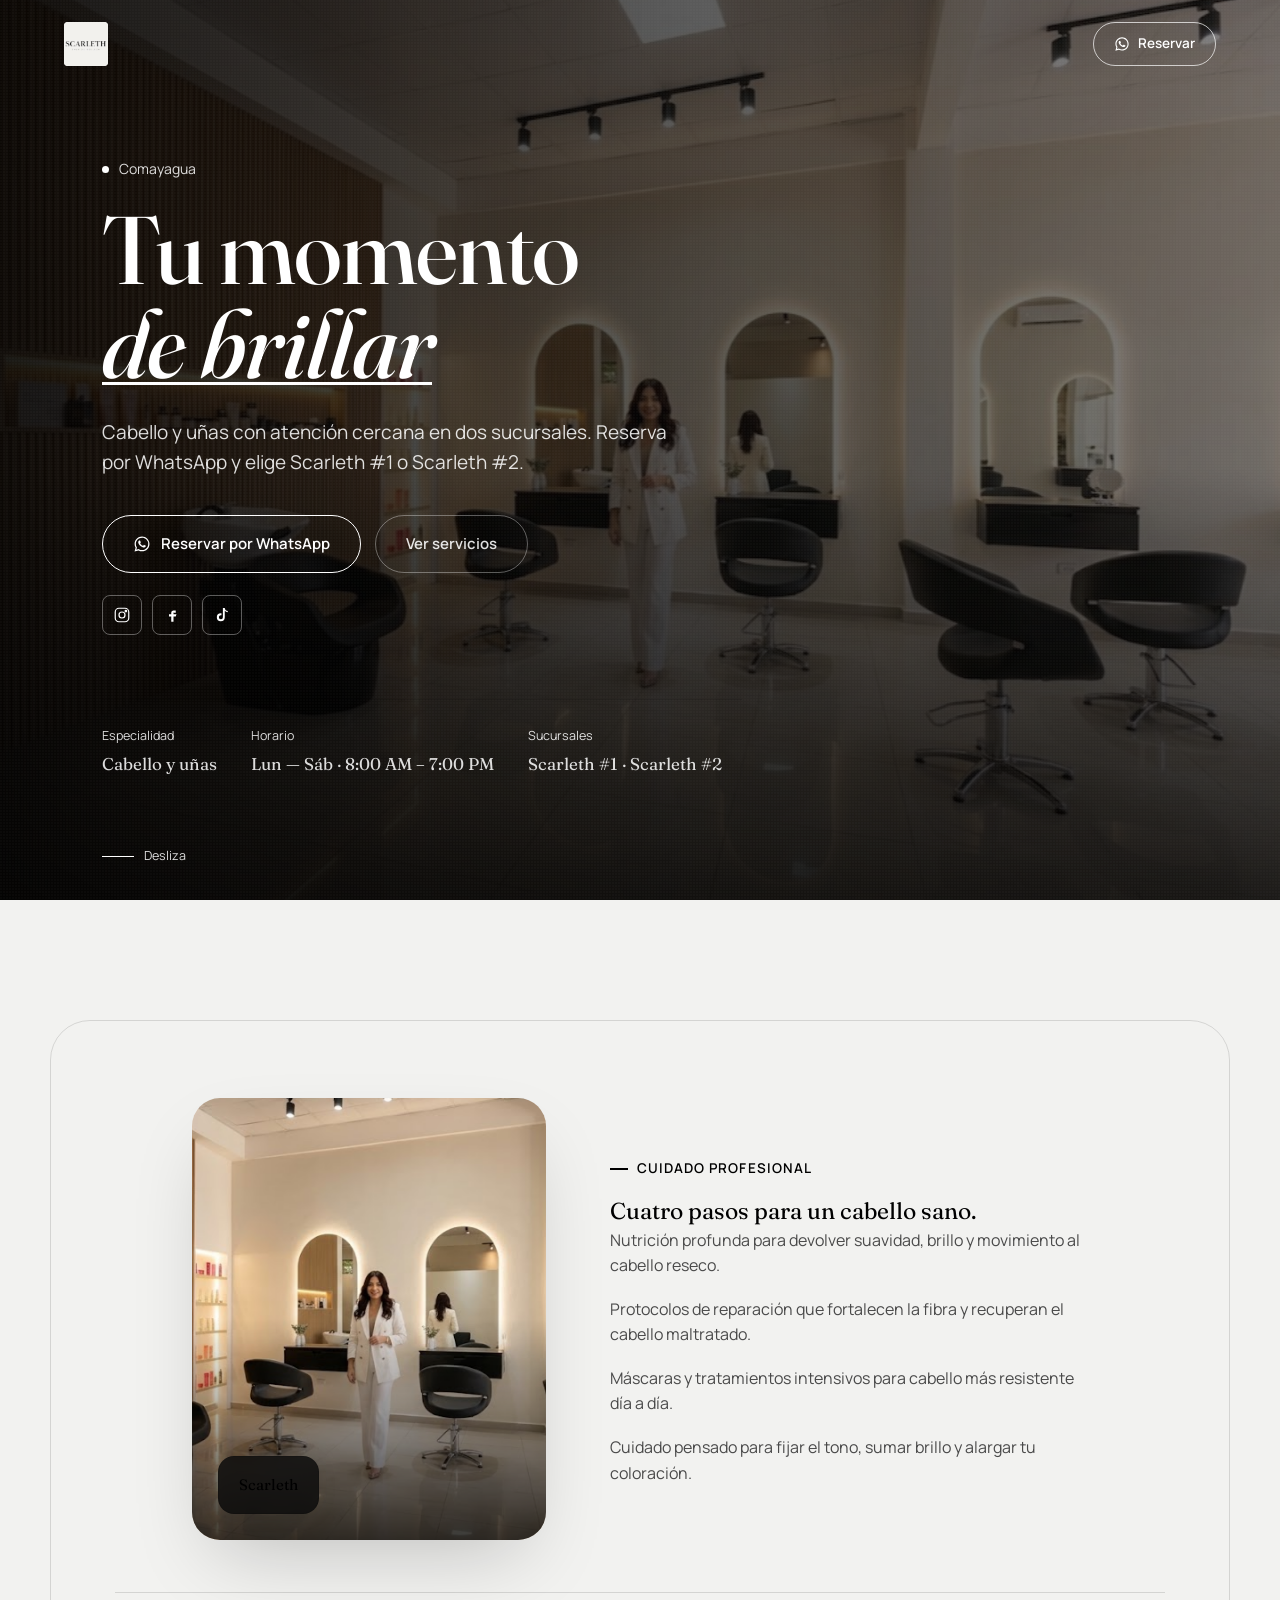
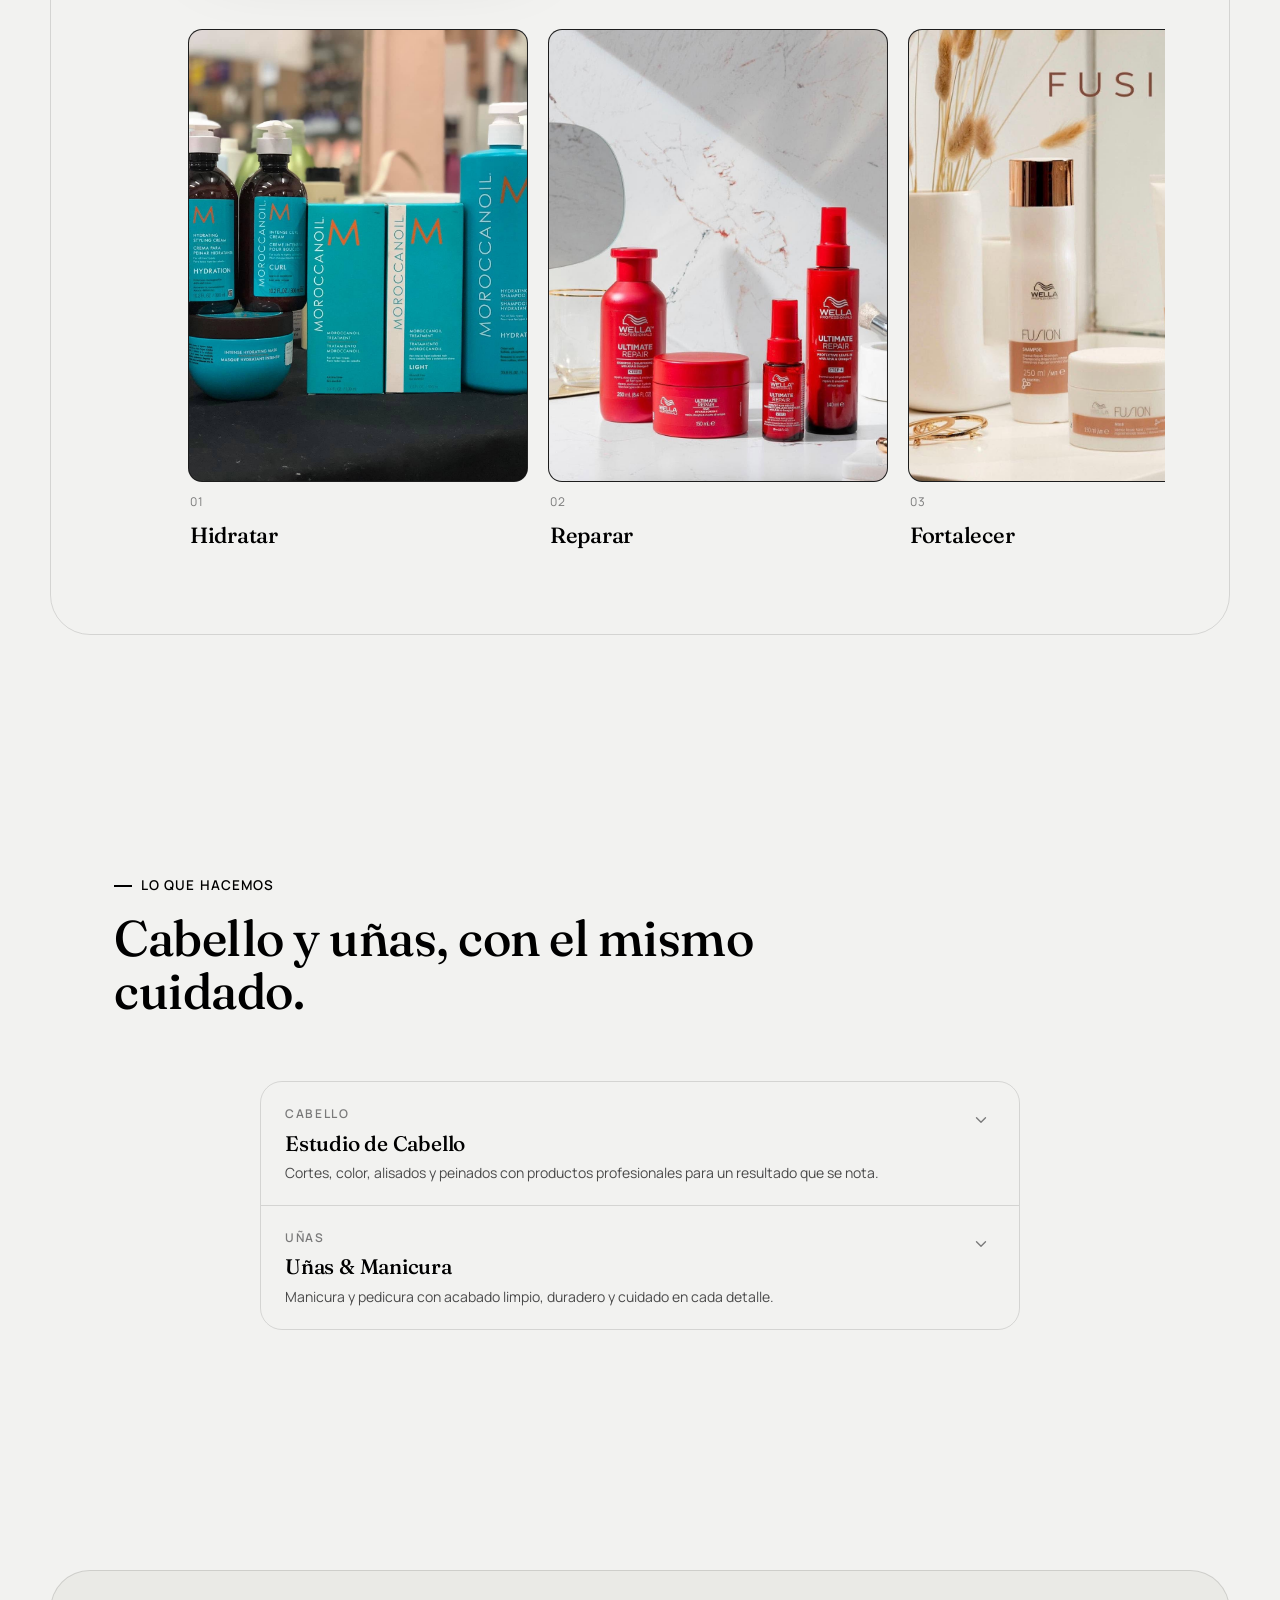
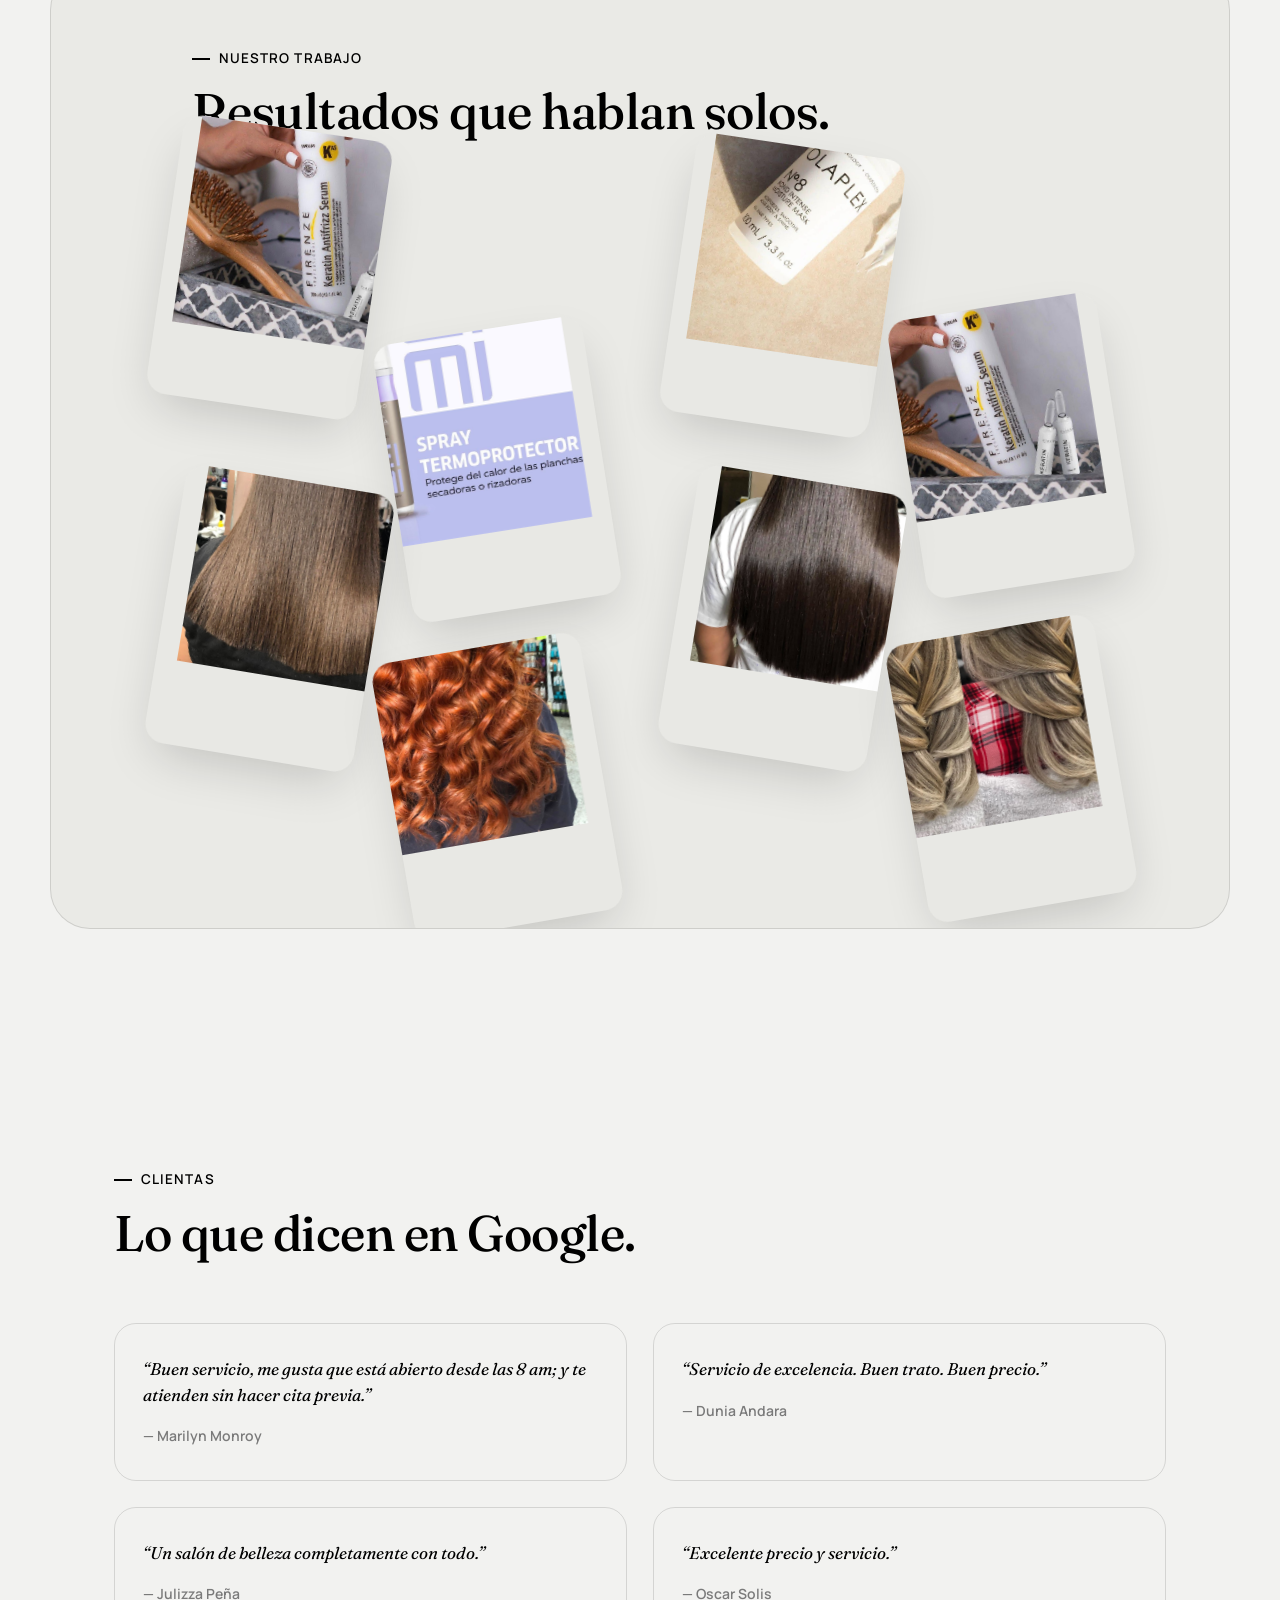
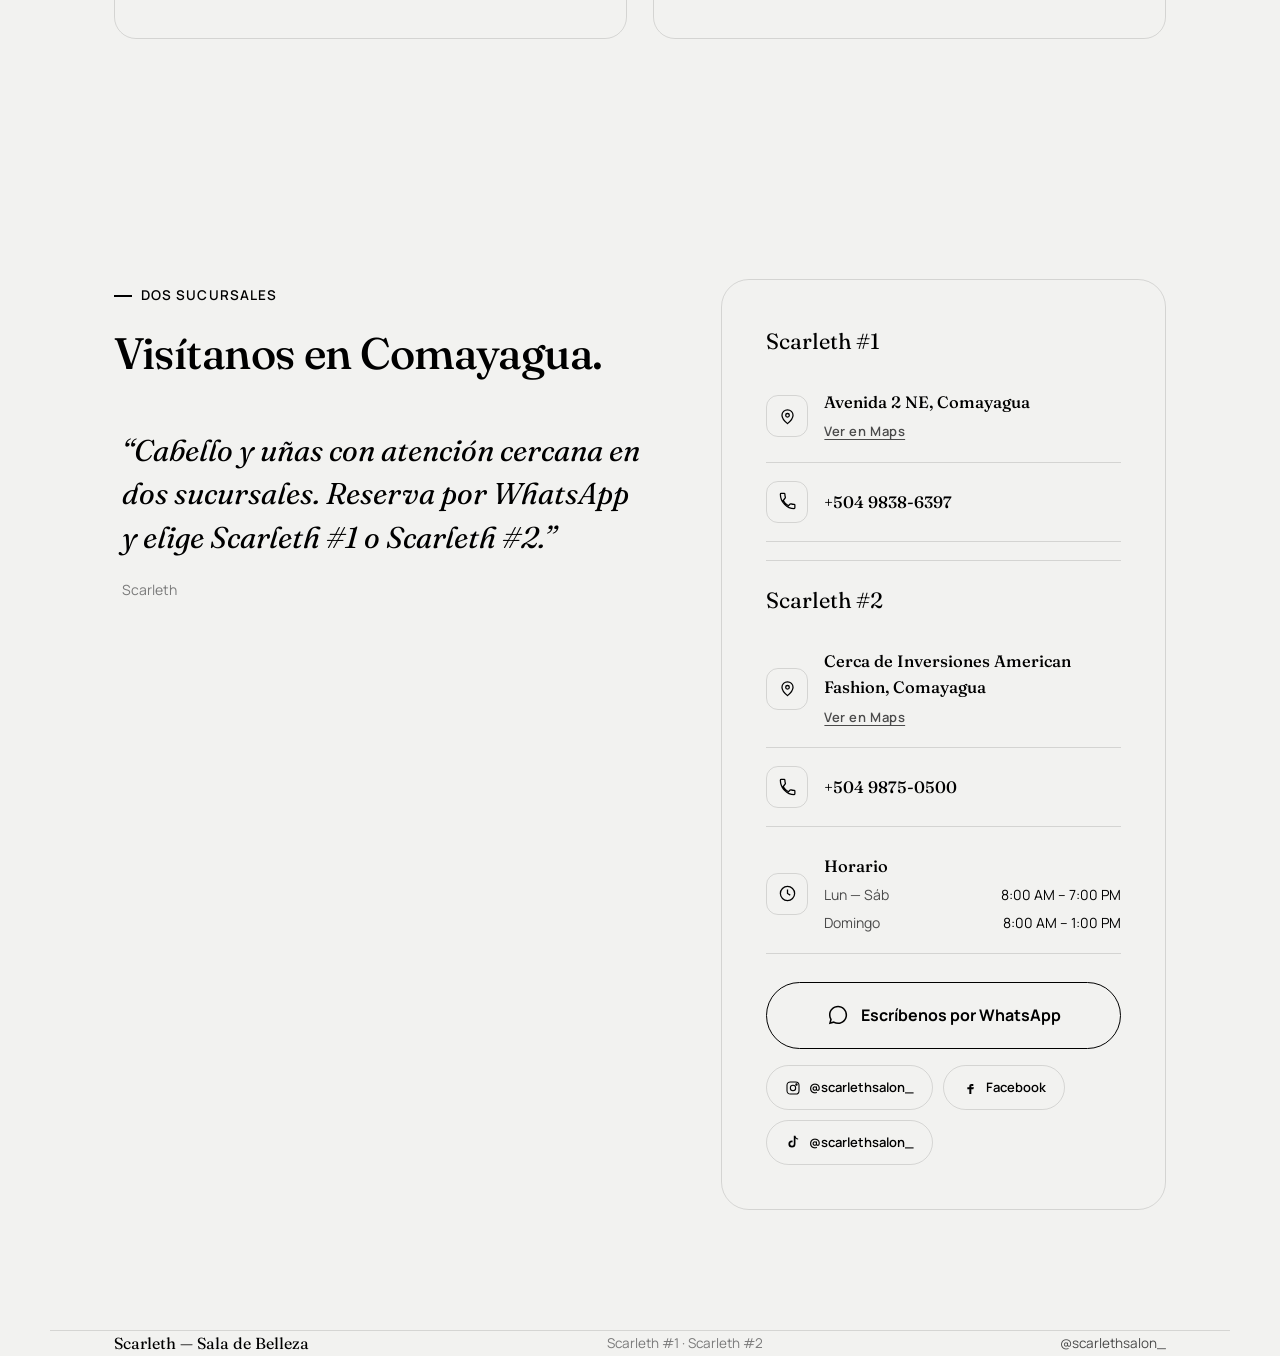
==== commit 2be29eda: "Harden WhatsApp location picker click handling Use document-level event delegation so nav, hero, and" ====
--- a/index.html
+++ b/index.html
@@ -345,14 +345,19 @@
     const el = document.getElementById(id);
     if (!el) return;
     el.setAttribute("aria-label", u.whatsappLabel);
-    el.addEventListener("click", (event) => {
+  });
+
+  document.addEventListener("click", (event) => {
+    const trigger = event.target.closest("#nav-whatsapp, #hero-whatsapp, #contact-whatsapp");
+    if (trigger) {
       event.preventDefault();
-      openLocationPicker(el);
-    });
+      openLocationPicker(trigger);
+      return;
+    }
+    if (event.target.closest("#location-picker-close, #location-picker-backdrop")) {
+      closeLocationPicker();
+    }
   });
-
-  document.getElementById("location-picker-close").addEventListener("click", closeLocationPicker);
-  document.getElementById("location-picker-backdrop").addEventListener("click", closeLocationPicker);
   document.addEventListener("keydown", (event) => {
     if (event.key === "Escape") closeLocationPicker();
   });
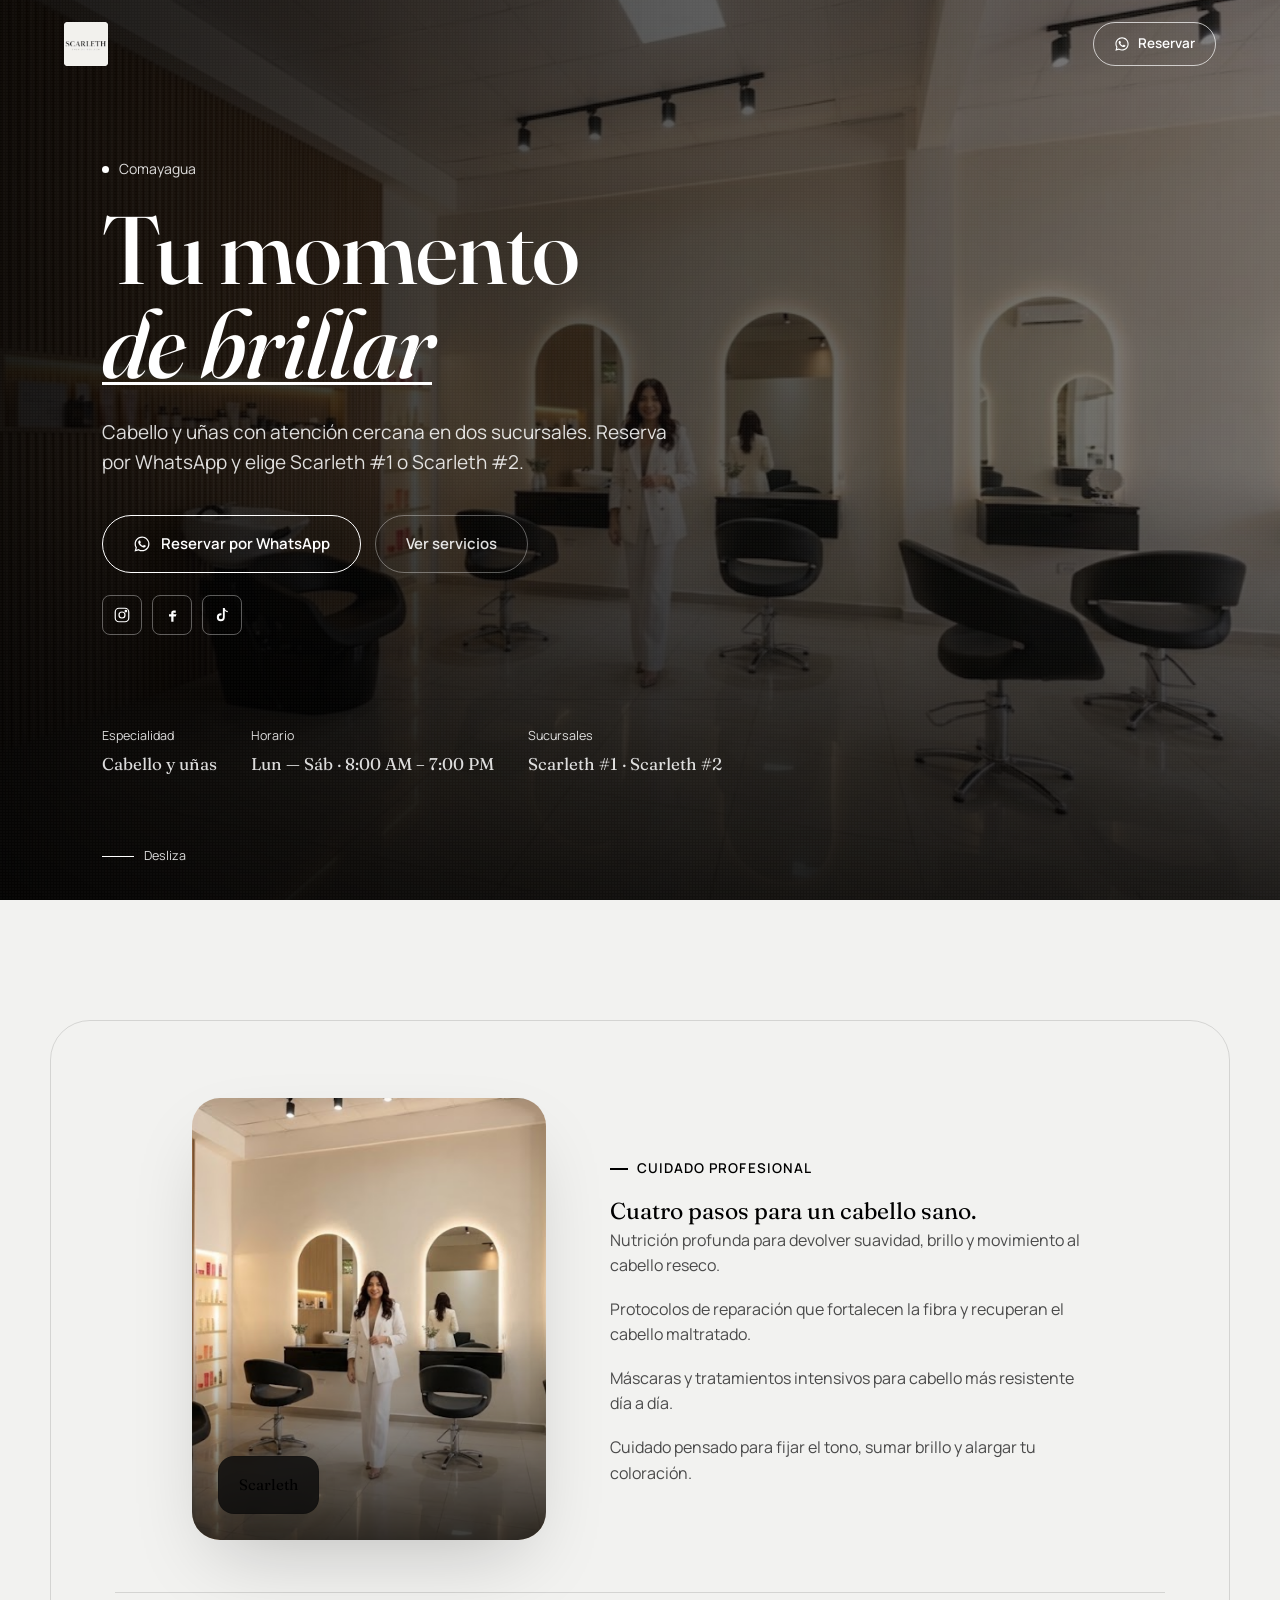
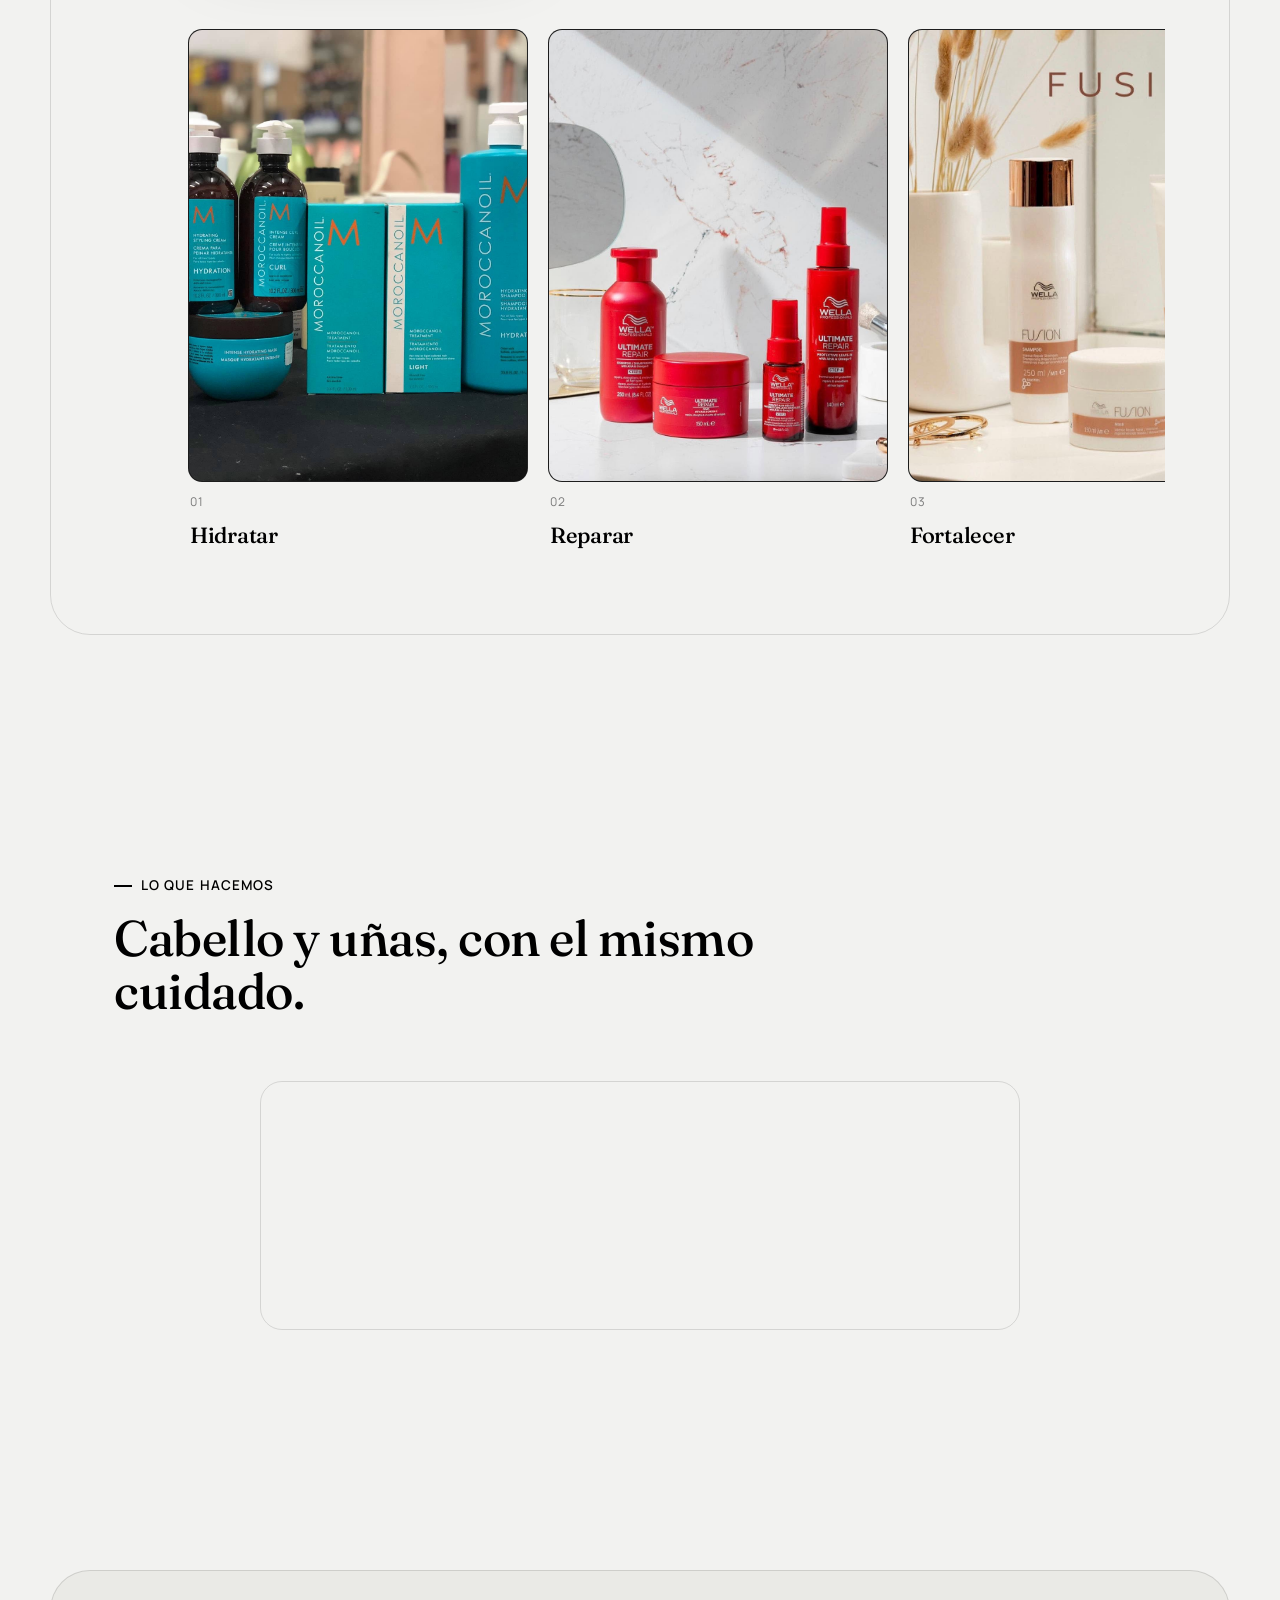
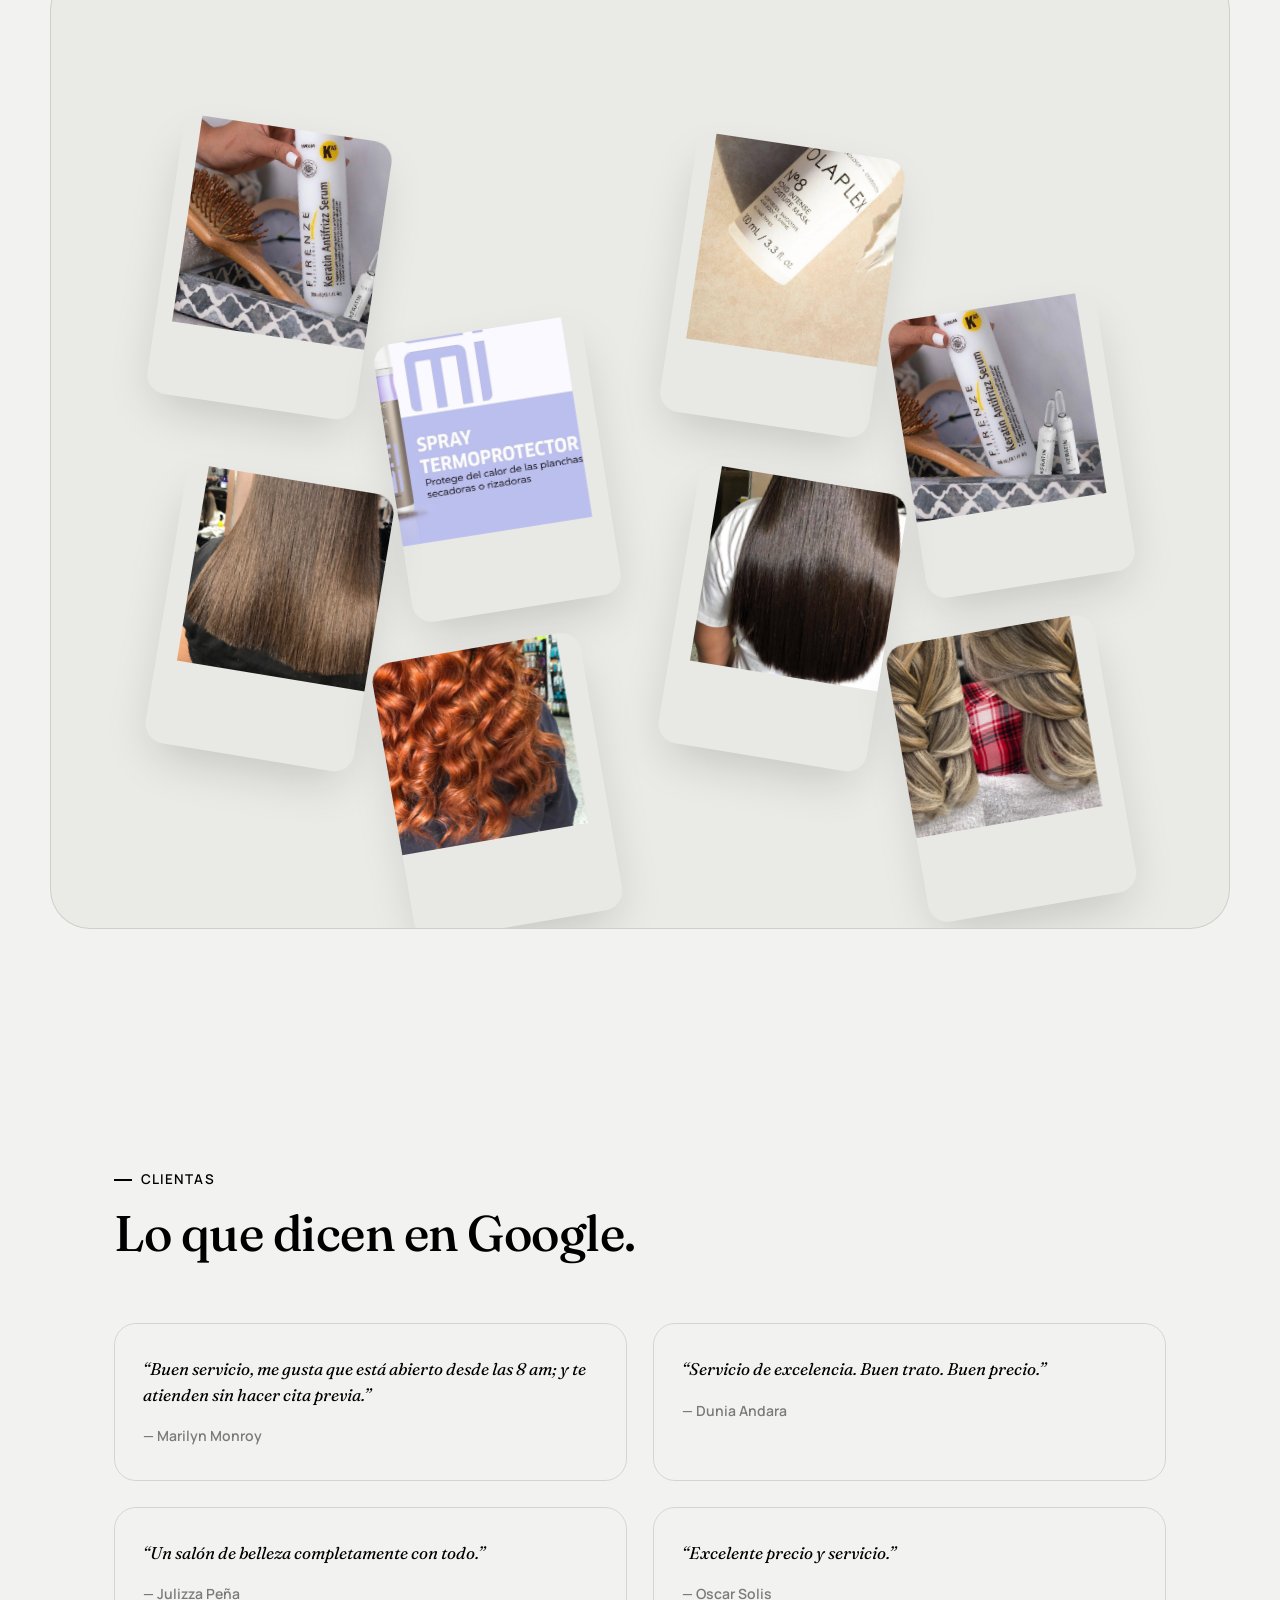
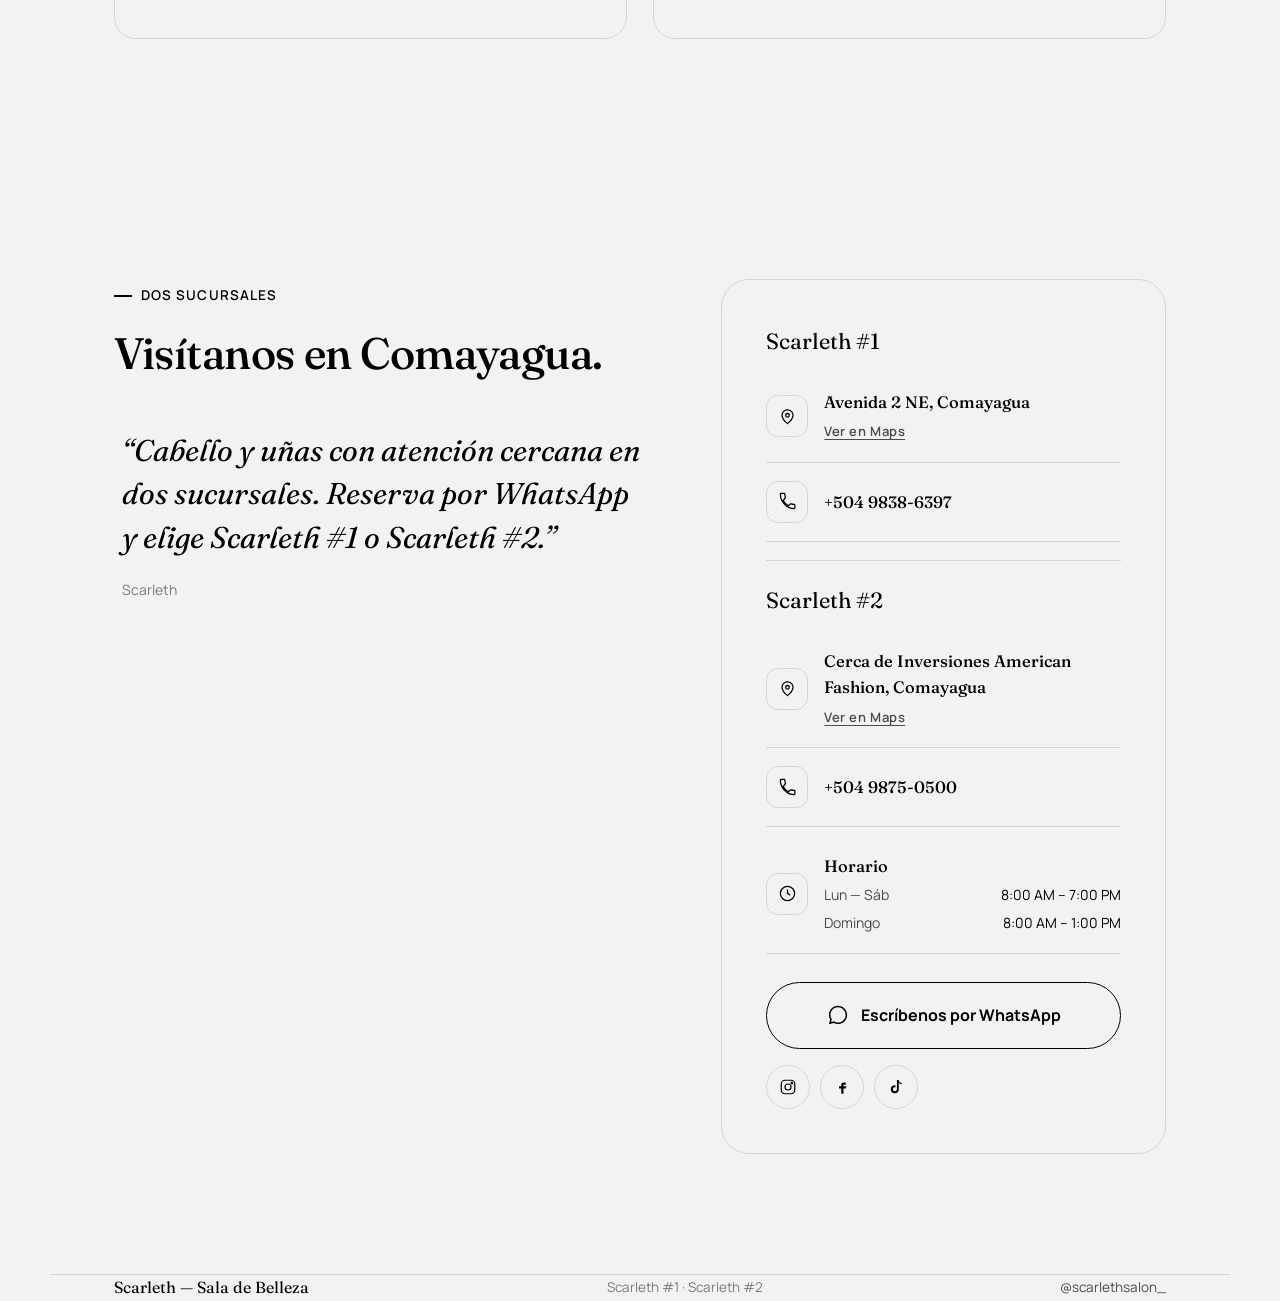
==== commit a18544ce: "Use icon-only social buttons on one row Remove Instagram/Facebook/TikTok text labels so contact and " ====
--- a/index.html
+++ b/index.html
@@ -167,17 +167,14 @@
           <span id="contact-cta"></span>
         </button>
         <div class="social-row">
-          <a href="#" class="social-pill" id="social-instagram" target="_blank" rel="noopener">
+          <a href="#" class="social-pill" id="social-instagram" target="_blank" rel="noopener" aria-label="Instagram">
             <svg viewBox="0 0 24 24" fill="none" stroke="currentColor" stroke-width="1.6" aria-hidden="true"><rect x="3" y="3" width="18" height="18" rx="5"/><circle cx="12" cy="12" r="4"/><circle cx="17.2" cy="6.8" r="1"/></svg>
-            <span id="social-instagram-label"></span>
           </a>
-          <a href="#" class="social-pill" id="social-facebook" target="_blank" rel="noopener">
+          <a href="#" class="social-pill" id="social-facebook" target="_blank" rel="noopener" aria-label="Facebook">
             <svg viewBox="0 0 24 24" fill="currentColor" aria-hidden="true"><path d="M14 9h3V6h-3c-1.7 0-3 1.3-3 3v2H8v3h3v7h3v-7h3l1-3h-4V9c0-.6.4-1 1-1Z"/></svg>
-            <span>Facebook</span>
           </a>
-          <a href="#" class="social-pill" id="social-tiktok" target="_blank" rel="noopener">
+          <a href="#" class="social-pill" id="social-tiktok" target="_blank" rel="noopener" aria-label="TikTok">
             <svg viewBox="0 0 24 24" fill="currentColor" aria-hidden="true"><path d="M19.6 8.3c-1.5-.1-2.9-.8-3.9-1.9V15a5.3 5.3 0 1 1-5.3-5.3c.3 0 .6 0 .9.1v2.6a2.7 2.7 0 1 0 1.9 2.6V2.5h2.5c.2 2.2 1.9 4 4 4.2v1.6Z"/></svg>
-            <span id="social-tiktok-label"></span>
           </a>
         </div>
       </div>
@@ -373,9 +370,8 @@
   [heroInsta, socialInsta, footerInsta].forEach((el) => {
     if (!el) return;
     el.href = c.instagramUrl;
-    el.setAttribute("aria-label", c.instagramHandle);
+    el.setAttribute("aria-label", c.instagramHandle || "Instagram");
   });
-  document.getElementById("social-instagram-label").textContent = c.instagramHandle;
   footerInsta.textContent = c.instagramHandle;
 
   [heroFacebook, socialFacebook].forEach((el) => {
@@ -388,8 +384,6 @@
     el.href = c.tiktokUrl;
     el.setAttribute("aria-label", c.tiktokHandle || "TikTok");
   });
-  const tiktokLabel = document.getElementById("social-tiktok-label");
-  if (tiktokLabel) tiktokLabel.textContent = c.tiktokHandle || "TikTok";
 
   const heroEl = document.querySelector(".hero");
   const heroMedia = document.getElementById("hero-media");
--- a/styles.css
+++ b/styles.css
@@ -391,7 +391,7 @@
 .hero-social {
   margin-top: 22px;
   display: flex;
-  flex-wrap: wrap;
+  flex-wrap: nowrap;
   gap: 10px;
   align-items: center;
 }
@@ -1045,20 +1045,21 @@
 
 .social-row {
   display: flex;
-  flex-wrap: wrap;
+  flex-wrap: nowrap;
+  align-items: center;
   gap: 10px;
   margin-top: 16px;
 }
 .social-pill {
-  flex: 0 1 auto;
+  flex: none;
   display: inline-flex;
   align-items: center;
-  gap: 8px;
-  padding: 11px 18px;
-  border-radius: 100px;
+  justify-content: center;
+  width: 44px;
+  height: 44px;
+  padding: 0;
+  border-radius: 50%;
   border: 1px solid var(--line);
-  font-size: 13px;
-  font-weight: 600;
   background: transparent;
   transition: transform .35s var(--ease), border-color .35s, background .3s;
 }
@@ -1067,7 +1068,7 @@
   border-color: var(--line-strong);
   background: var(--accent-hover);
 }
-.social-pill svg { width: 16px; height: 16px; }
+.social-pill svg { width: 18px; height: 18px; }
 
 .quote-block { padding: 40px 8px 0; }
 .quote-block p {
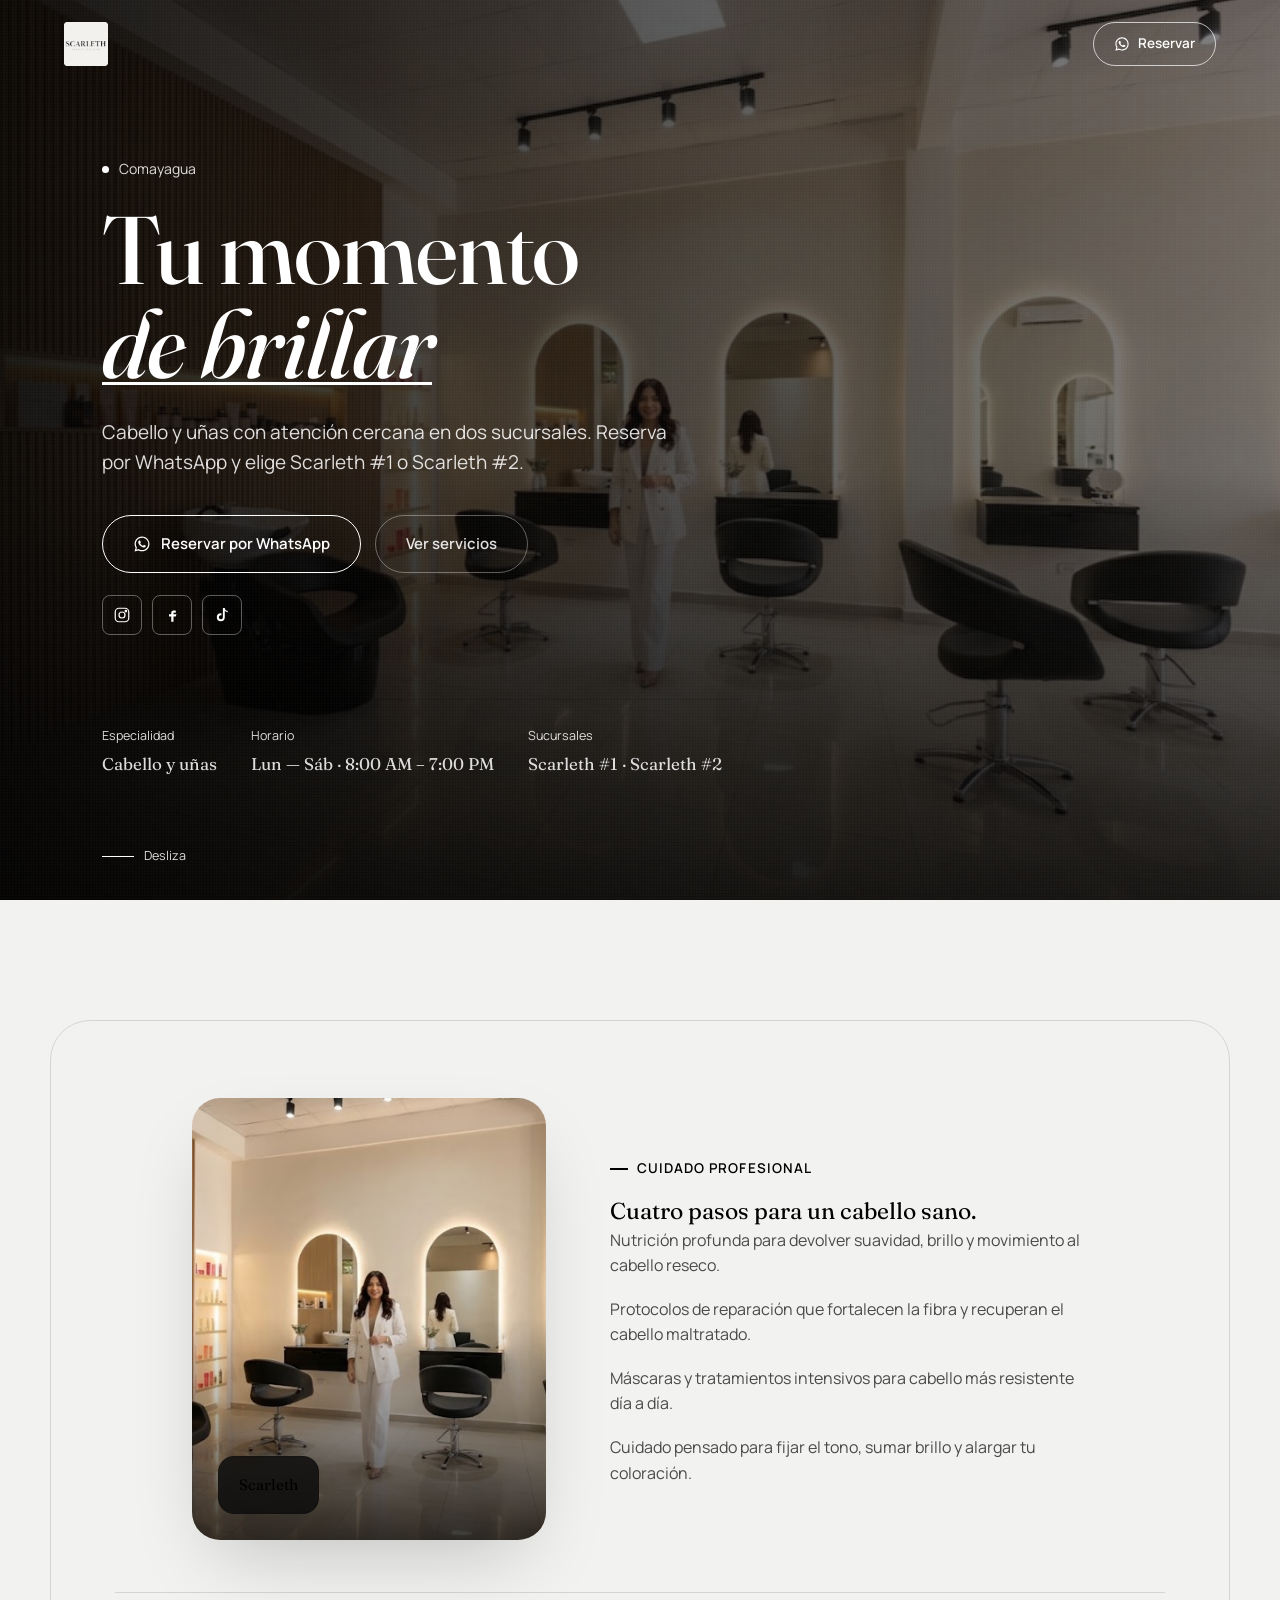
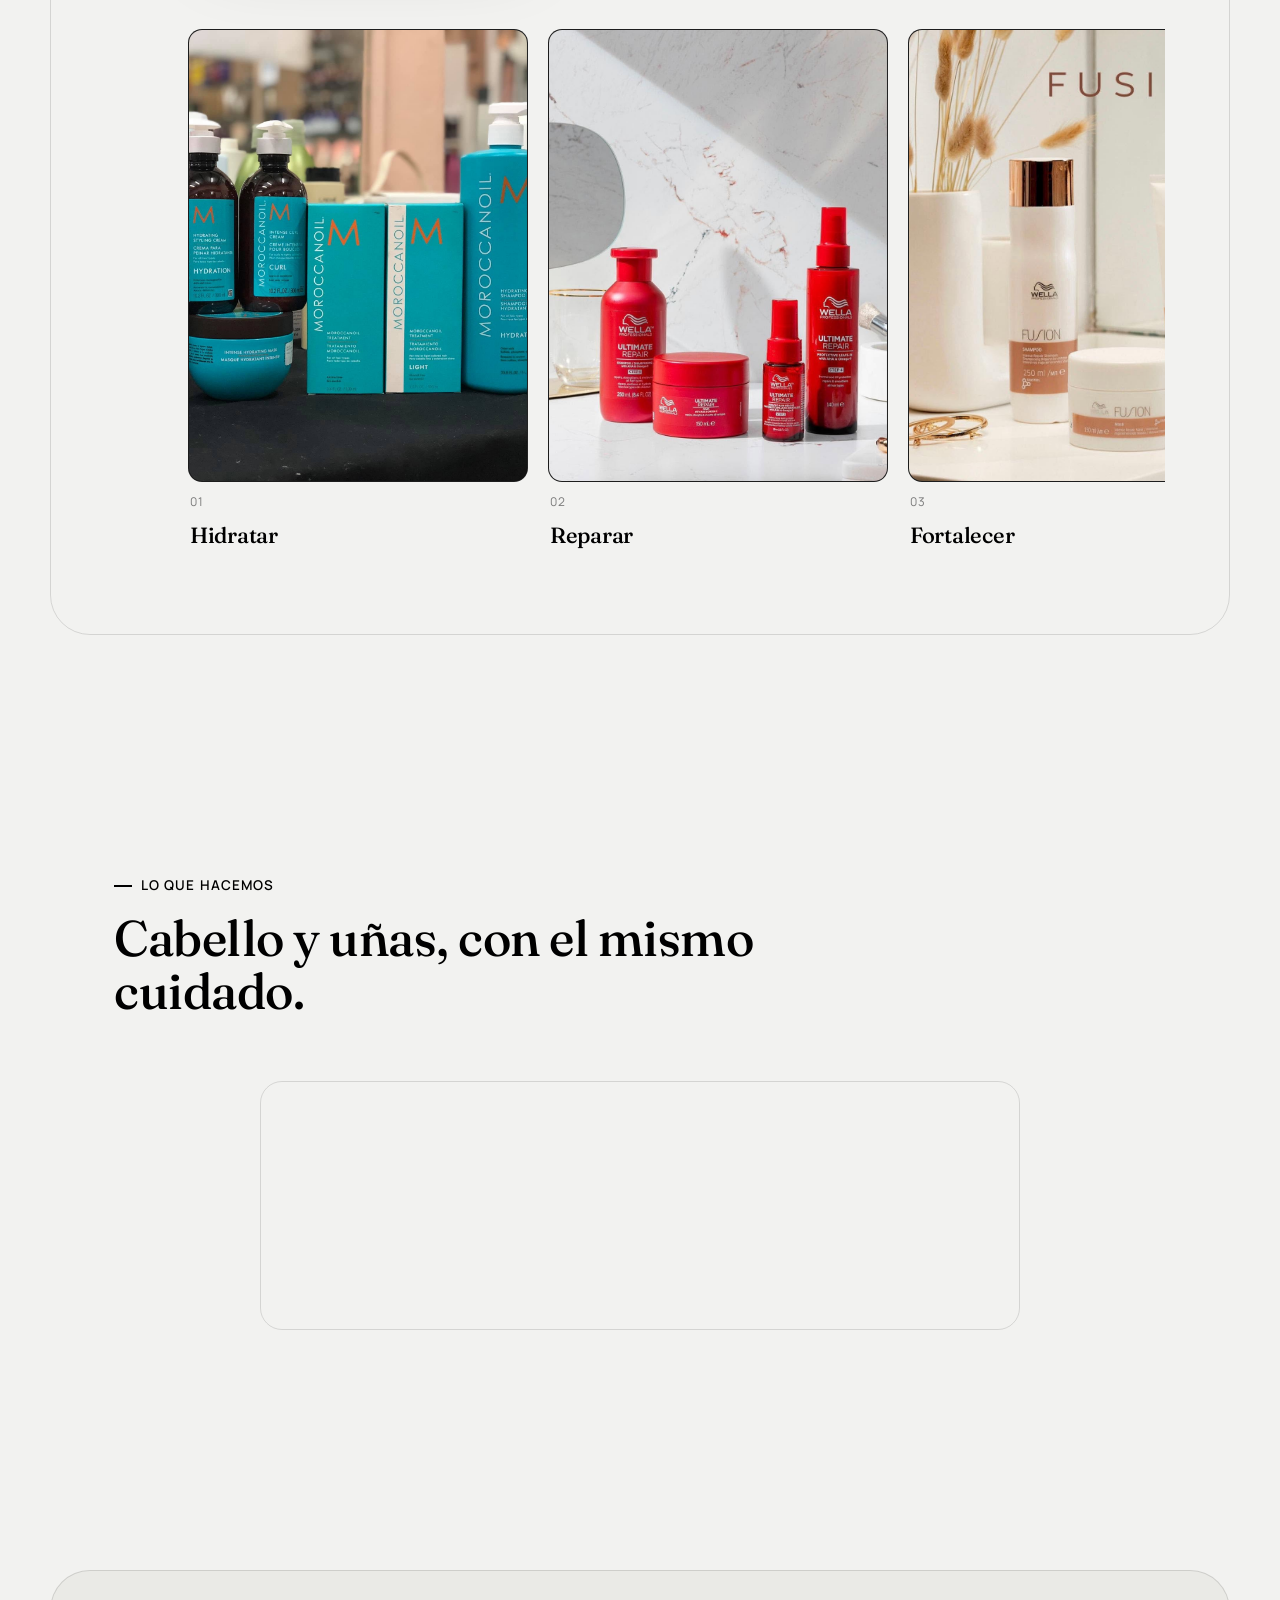
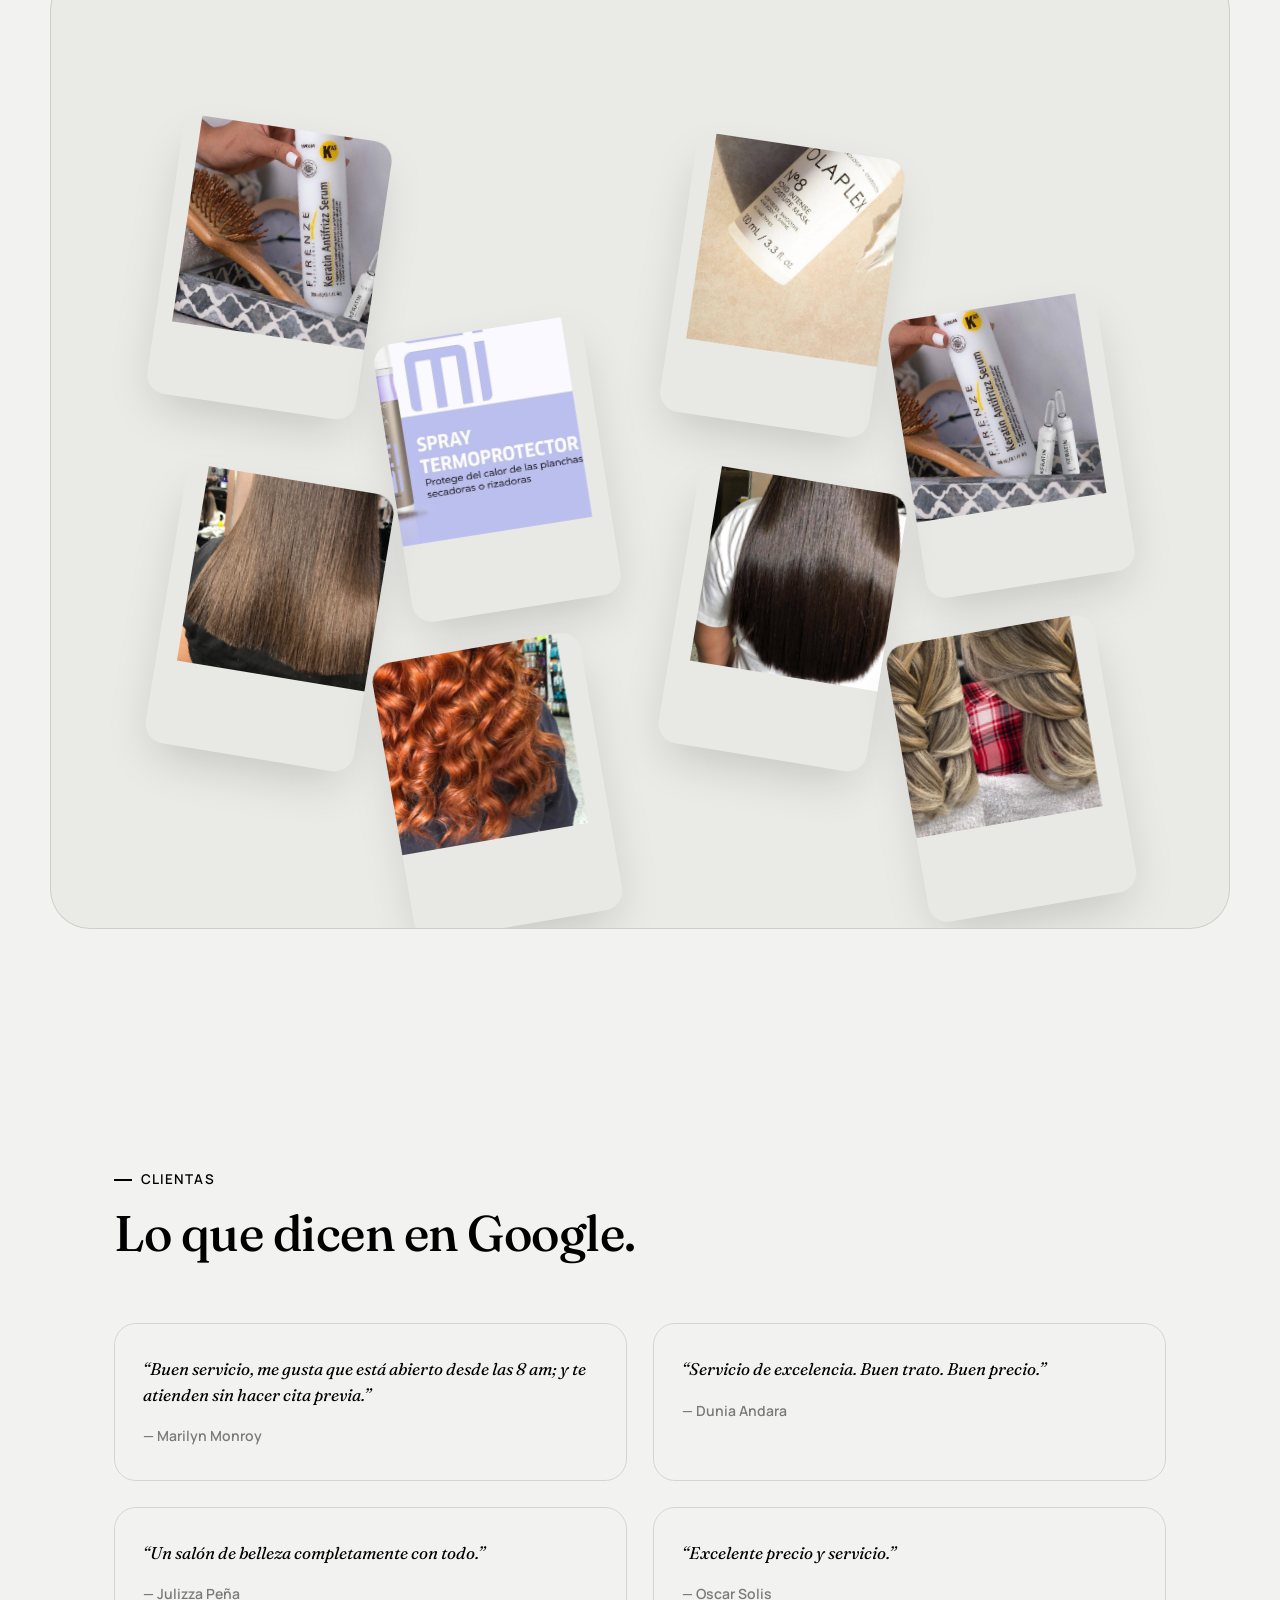
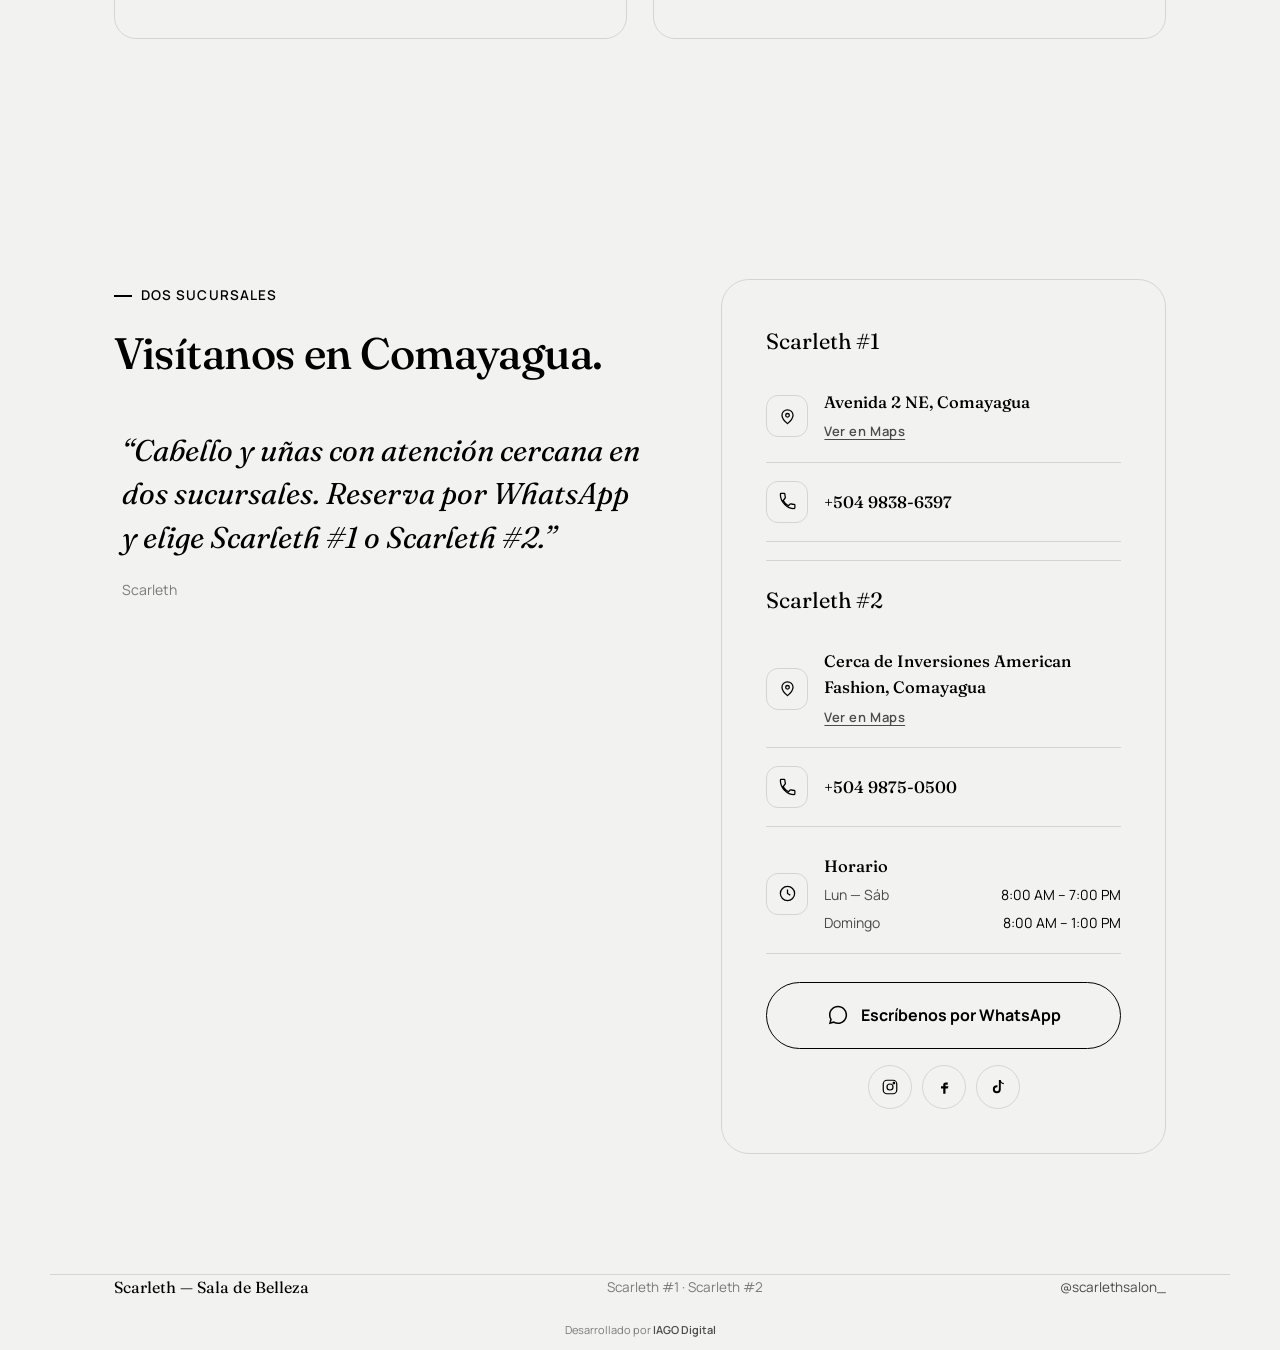
==== commit 46c3f6e1: "Add IAGO Digital credit to the site footer Match the Pronabelle footer credit with a centered “Desar" ====
--- a/index.html
+++ b/index.html
@@ -183,10 +183,15 @@
 </section>
 
 <footer class="wrap">
-  <div class="footer-row">
-    <span class="fbrand" id="footer-brand"></span>
-    <span id="footer-meta"></span>
-    <a id="footer-insta" target="_blank" rel="noopener"></a>
+  <div class="footer-inner">
+    <div class="footer-row">
+      <span class="fbrand" id="footer-brand"></span>
+      <span id="footer-meta"></span>
+      <a id="footer-insta" target="_blank" rel="noopener"></a>
+    </div>
+    <div class="foot-credit">
+      Desarrollado por <a href="https://www.iagodigital.com/" target="_blank" rel="noopener">IAGO Digital</a>
+    </div>
   </div>
 </footer>
 
--- a/styles.css
+++ b/styles.css
@@ -394,6 +394,7 @@
   flex-wrap: nowrap;
   gap: 10px;
   align-items: center;
+  justify-content: flex-start;
 }
 .hero-social-btn {
   display: inline-flex;
@@ -1047,6 +1048,7 @@
   display: flex;
   flex-wrap: nowrap;
   align-items: center;
+  justify-content: center;
   gap: 10px;
   margin-top: 16px;
 }
@@ -1088,11 +1090,12 @@
 
 /* ---------- Footer ---------- */
 footer {
-  padding: 56px 0 calc(40px + env(safe-area-inset-bottom, 20px));
+  padding: 56px 0 calc(80px + env(safe-area-inset-bottom, 20px));
   border-top: 1px solid var(--line);
   color: var(--ink-faint);
   font-size: 13.5px;
 }
+.footer-inner { width: 100%; }
 .footer-row {
   display: flex;
   flex-wrap: wrap;
@@ -1107,6 +1110,21 @@
 }
 footer a { color: var(--ink-soft); transition: color .25s var(--ease); }
 footer a:hover { color: var(--ink); }
+.foot-credit {
+  margin-top: 20px;
+  padding-bottom: 12px;
+  font-size: 11px;
+  color: var(--ink-faint);
+  text-align: center;
+  width: 100%;
+}
+.foot-credit a {
+  color: var(--ink-soft);
+  text-decoration: none;
+  font-weight: 600;
+  transition: color .25s var(--ease);
+}
+.foot-credit a:hover { color: var(--ink); }
 
 /* ---------- Locations + WhatsApp picker ---------- */
 .contact-locations {
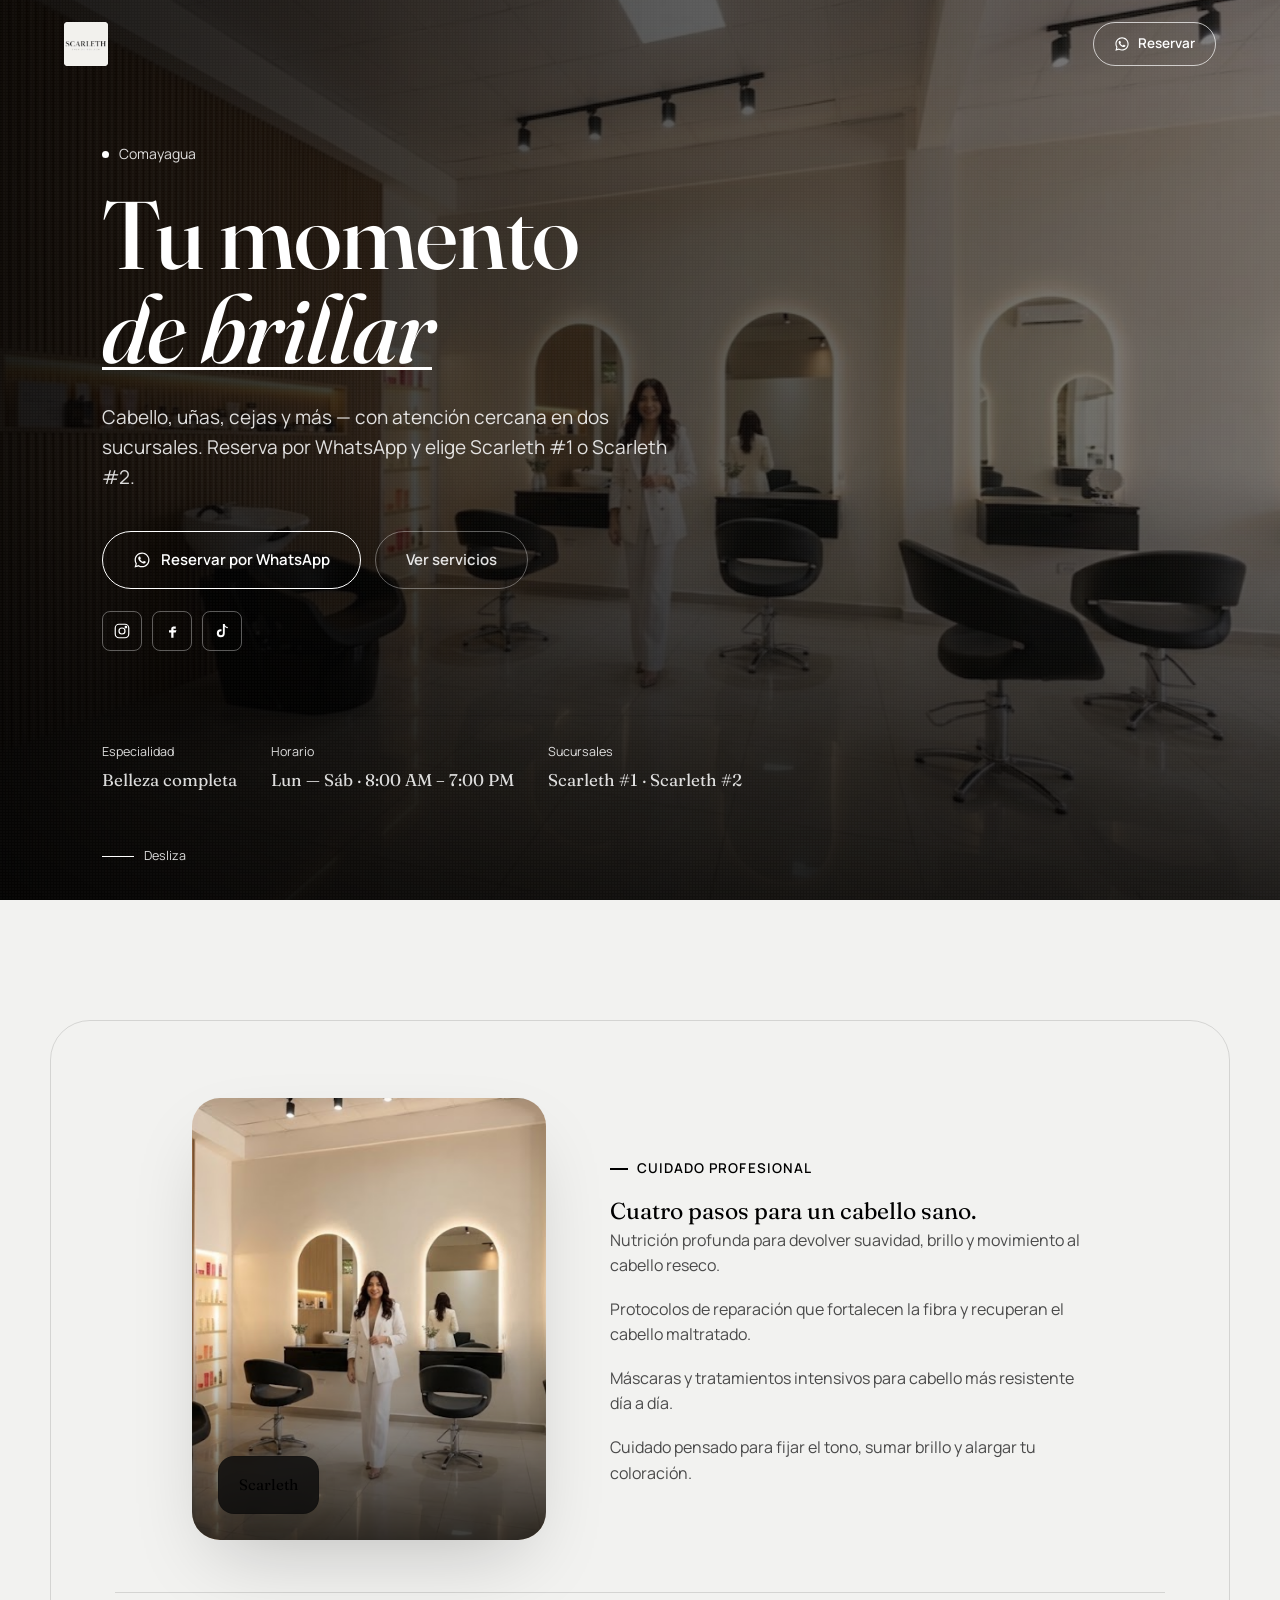
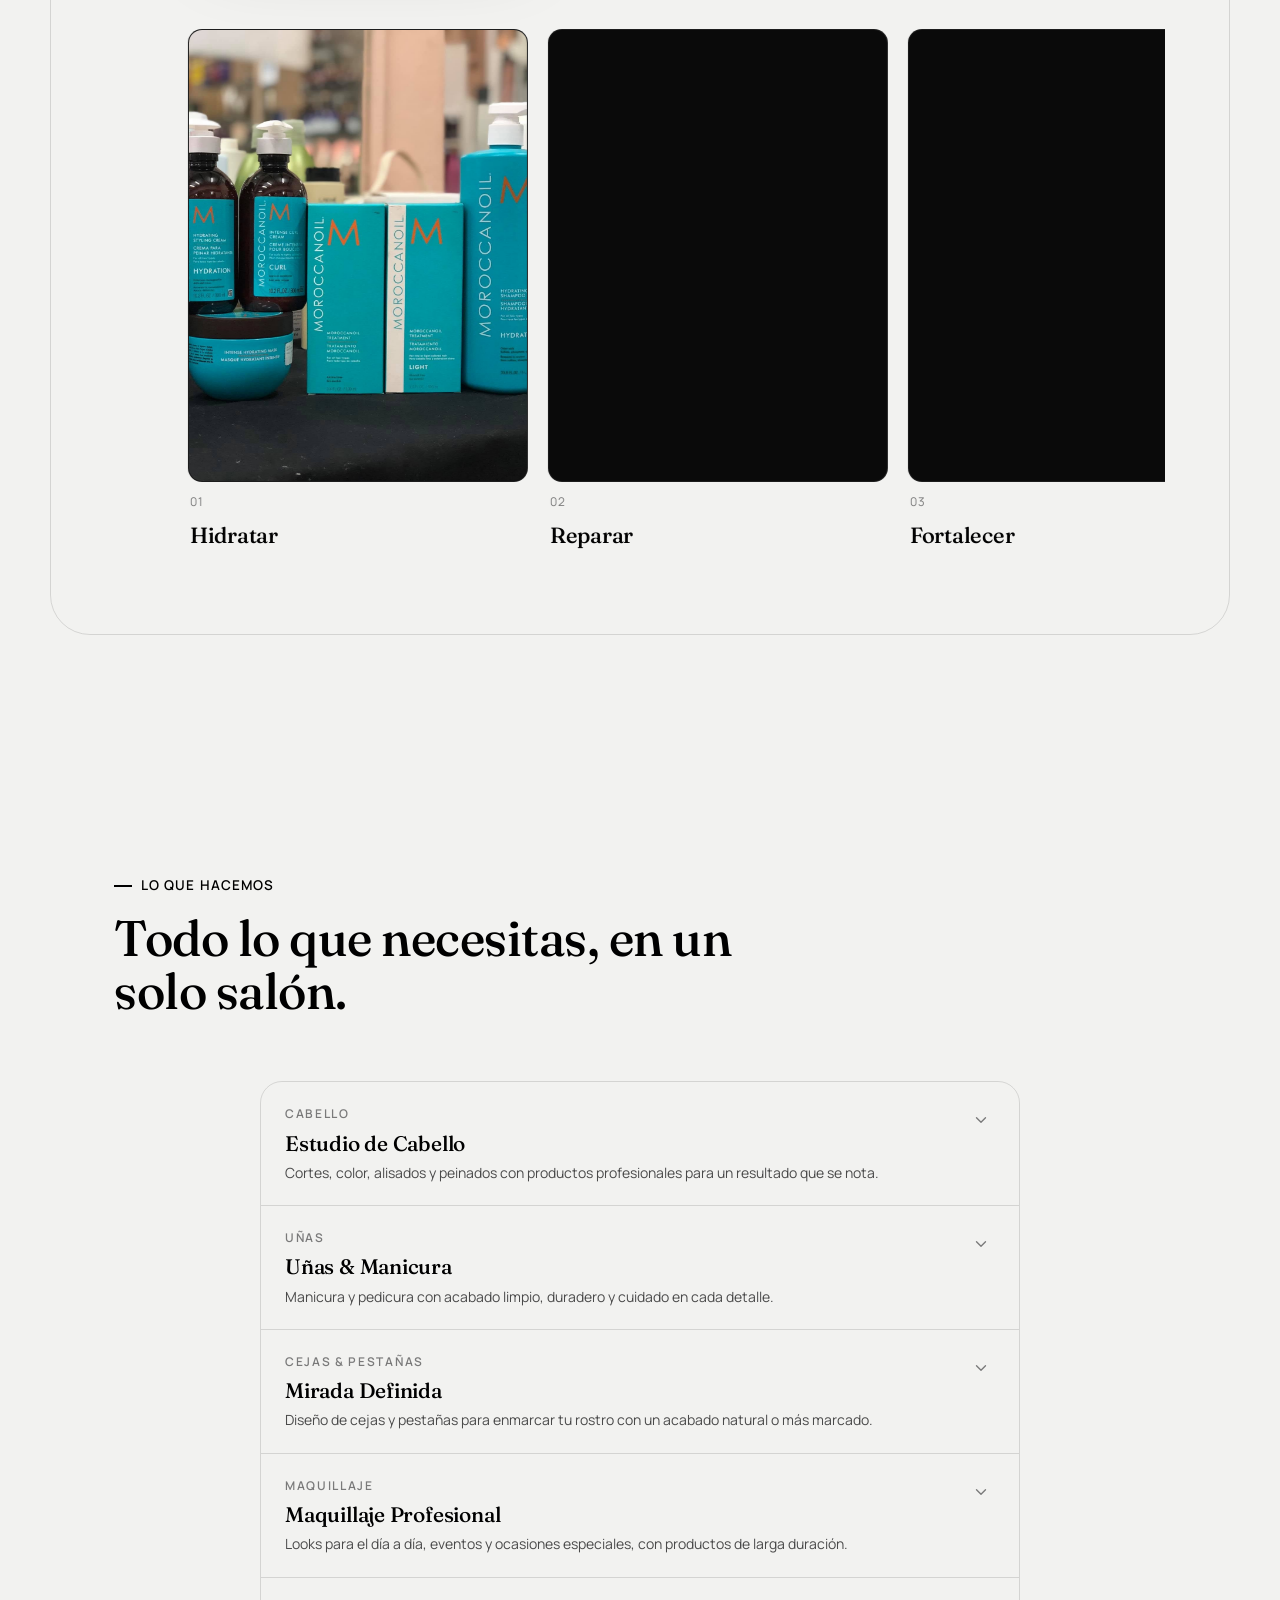
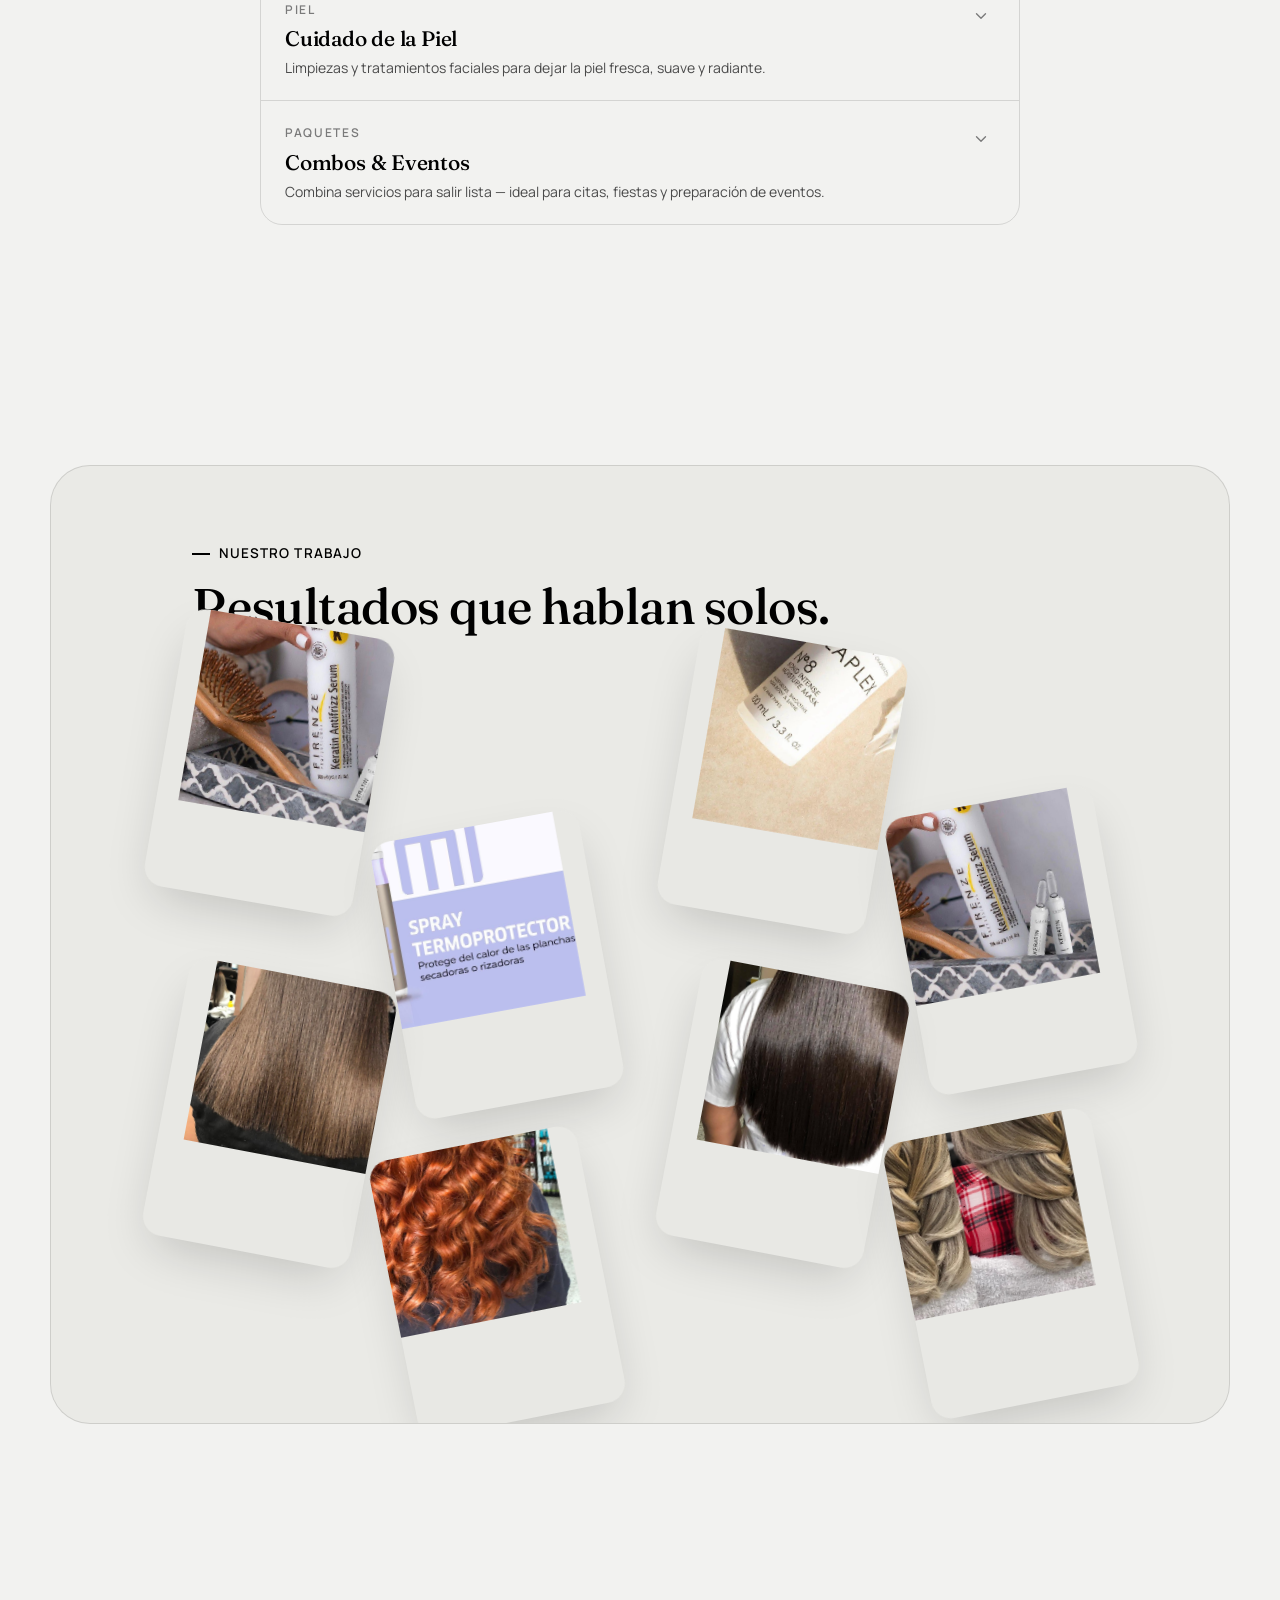
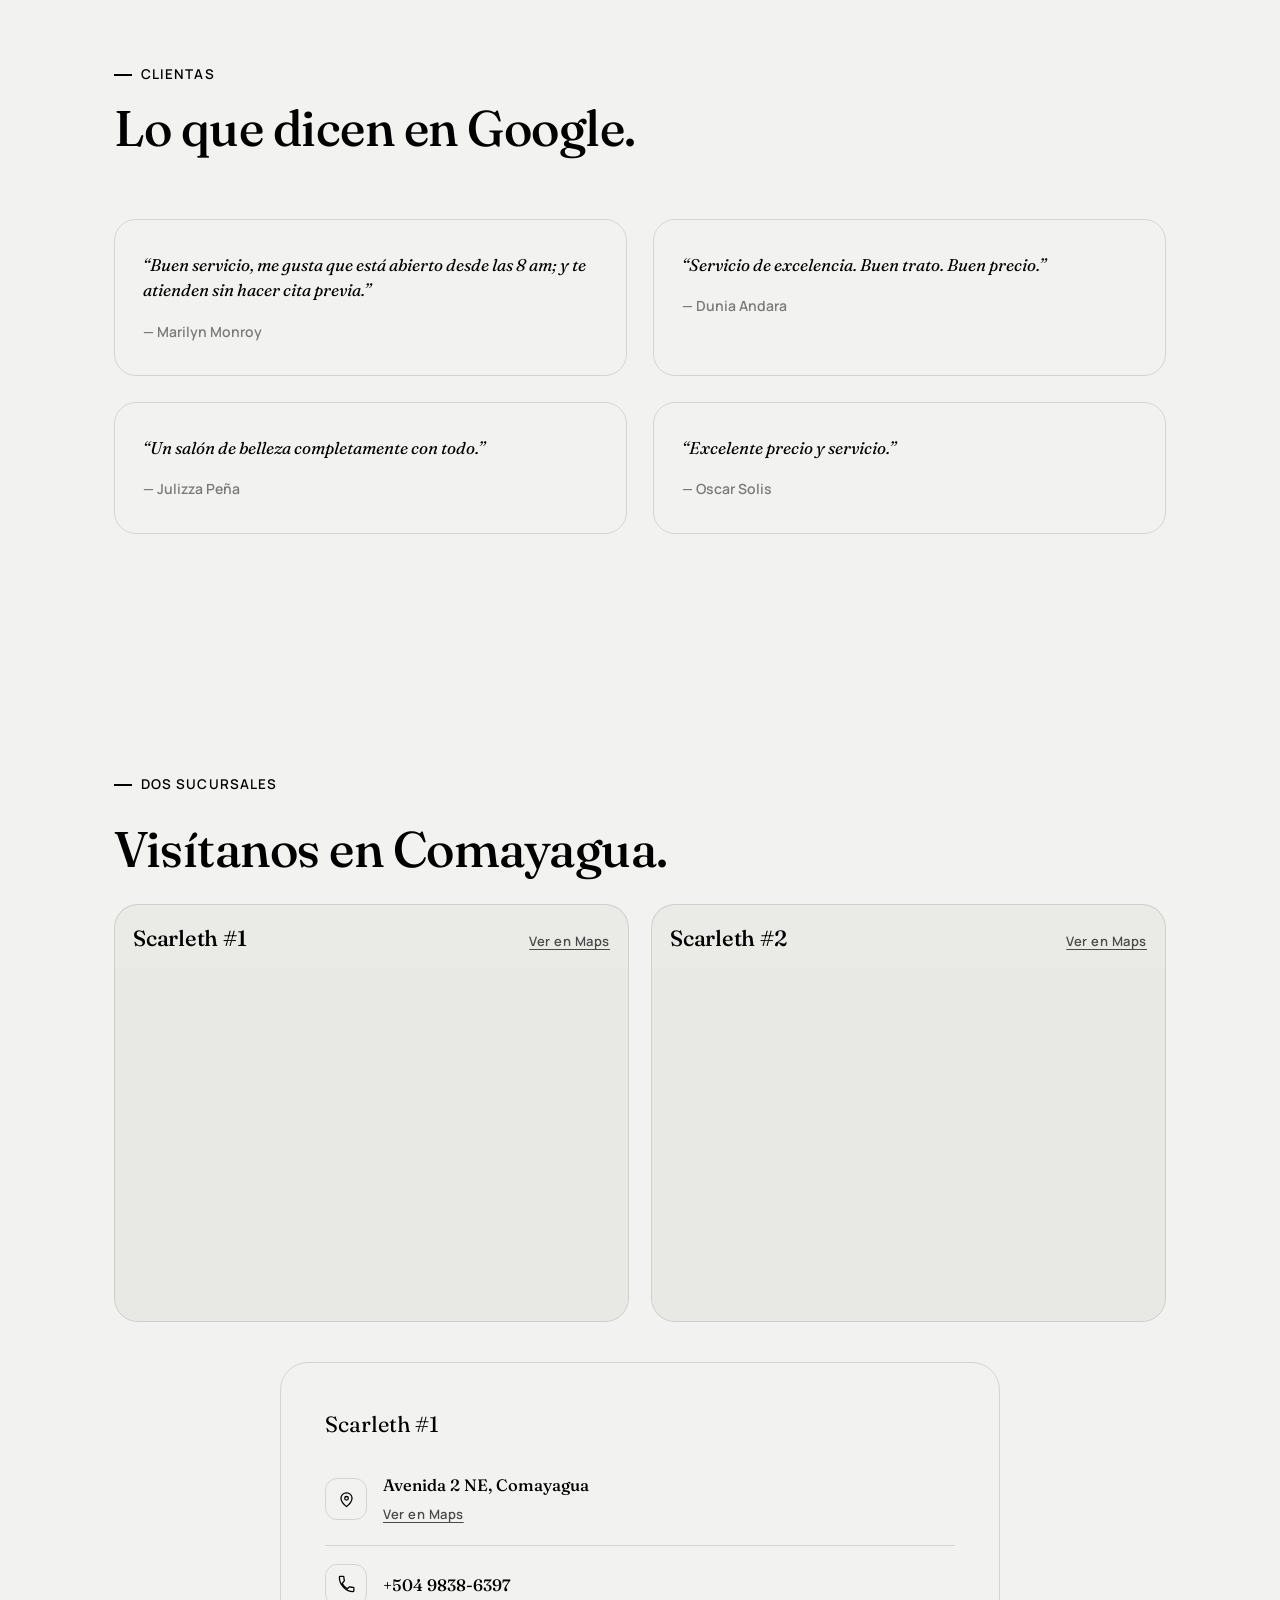
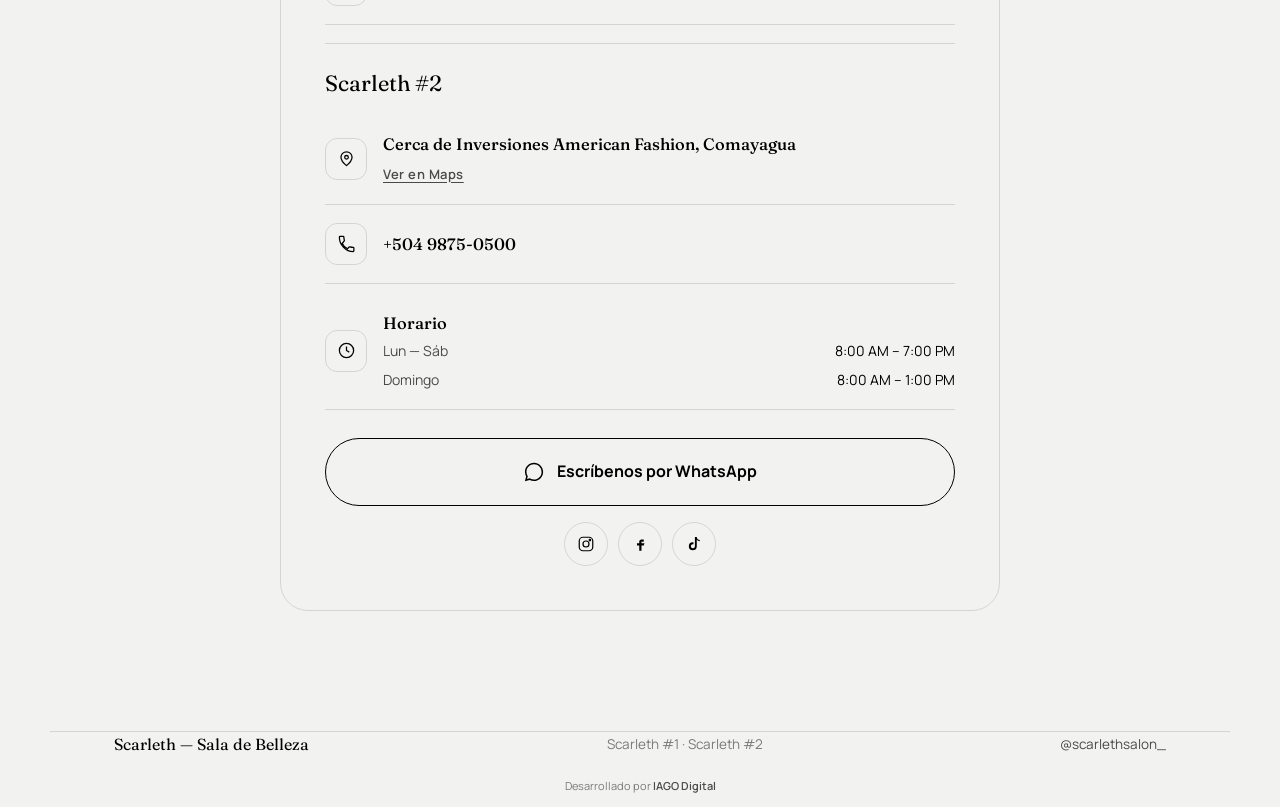
==== commit dfe22fae: "Embed Google Maps for both Scarleth locations Show Scarleth #1 and Scarleth #2 map embeds in the vis" ====
--- a/index.html
+++ b/index.html
@@ -144,16 +144,13 @@
 
 <section id="visita">
   <div class="wrap">
-    <div class="contact-grid">
-      <div>
-        <div class="kicker" data-reveal id="visit-eyebrow"></div>
-        <h2 class="contact-title" data-reveal style="--delay:.05s" id="visit-title"></h2>
-        <div class="quote-block" data-reveal style="--delay:.1s" id="quote-block">
-          <p id="quote-text"></p>
-          <div class="who" id="quote-who"></div>
-        </div>
-      </div>
-      <div class="contact-card" data-reveal style="--delay:.1s">
+    <div class="section-head visit-head">
+      <div class="kicker" data-reveal id="visit-eyebrow"></div>
+      <h2 class="contact-title" data-reveal style="--delay:.05s" id="visit-title"></h2>
+    </div>
+    <div class="maps-grid" id="maps-grid" data-reveal style="--delay:.1s"></div>
+    <div class="contact-grid visit-contact">
+      <div class="contact-card" data-reveal style="--delay:.12s">
         <div id="contact-locations" class="contact-locations"></div>
         <div class="contact-row">
           <div class="ic"><svg viewBox="0 0 24 24" fill="none" stroke="currentColor" stroke-width="1.6" aria-hidden="true"><circle cx="12" cy="12" r="9"/><path d="M12 7v5l3.5 2"/></svg></div>
@@ -423,14 +420,6 @@
     portrait.src = c.visitImage;
   }
 
-  const quoteBlock = document.getElementById("quote-block");
-  if (c.heroSub) {
-    document.getElementById("quote-text").textContent = `“${c.heroSub}”`;
-    document.getElementById("quote-who").textContent = c.brandName;
-  } else {
-    quoteBlock.hidden = true;
-  }
-
   document.getElementById("services-eyebrow").textContent = u.servicesEyebrow;
   document.getElementById("services-title").textContent = u.servicesTitle;
   document.getElementById("gallery-eyebrow").textContent = u.galleryEyebrow;
@@ -444,6 +433,29 @@
   document.getElementById("contact-hours").innerHTML = (c.hours || []).map((hour) => `
     <div class="hours-line"><span>${esc(hour.day)}</span><span>${esc(hour.time)}</span></div>
   `).join("");
+
+  const mapsGrid = document.getElementById("maps-grid");
+  if (mapsGrid) {
+    mapsGrid.innerHTML = locations.map((location) => `
+      <article class="map-card">
+        <div class="map-card-head">
+          <h3>${esc(location.name)}</h3>
+          ${location.mapsUrl ? `<a class="maps-link" href="${esc(location.mapsUrl)}" target="_blank" rel="noopener">${esc(u.mapsLabel)}</a>` : ""}
+        </div>
+        <div class="map-frame">
+          ${location.mapsEmbedUrl ? `
+            <iframe
+              title="Mapa de ${esc(location.name)}"
+              src="${esc(location.mapsEmbedUrl)}"
+              loading="lazy"
+              referrerpolicy="no-referrer-when-downgrade"
+              allowfullscreen
+            ></iframe>
+          ` : `<div class="map-fallback">${esc(location.address)}</div>`}
+        </div>
+      </article>
+    `).join("");
+  }
 
   const locationsEl = document.getElementById("contact-locations");
   if (locationsEl) {
--- a/styles.css
+++ b/styles.css
@@ -977,11 +977,66 @@
 }
 
 /* ---------- Contact ---------- */
+.visit-head { margin-bottom: 8px; }
+.maps-grid {
+  display: grid;
+  grid-template-columns: 1fr 1fr;
+  gap: 22px;
+  margin: 28px 0 40px;
+}
+.map-card {
+  border: 1px solid var(--line);
+  border-radius: 24px;
+  overflow: hidden;
+  background: var(--cream-2);
+}
+.map-card-head {
+  display: flex;
+  align-items: baseline;
+  justify-content: space-between;
+  gap: 12px;
+  padding: 16px 18px 12px;
+}
+.map-card-head h3 {
+  font-family: 'Fraunces', serif;
+  font-size: 22px;
+  font-weight: 500;
+  margin: 0;
+}
+.map-frame {
+  position: relative;
+  width: 100%;
+  aspect-ratio: 16 / 11;
+  background: var(--gray);
+}
+.map-frame iframe {
+  position: absolute;
+  inset: 0;
+  width: 100%;
+  height: 100%;
+  border: 0;
+  display: block;
+}
+.map-fallback {
+  position: absolute;
+  inset: 0;
+  display: grid;
+  place-items: center;
+  padding: 24px;
+  text-align: center;
+  color: var(--ink-soft);
+  font-size: 14px;
+}
 .contact-grid {
   display: grid;
   grid-template-columns: 1.1fr 0.9fr;
   gap: 64px;
   align-items: start;
+}
+.contact-grid.visit-contact {
+  grid-template-columns: 1fr;
+  max-width: 720px;
+  margin: 0 auto;
 }
 .contact-title {
   font-size: clamp(30px, 3.6vw, 44px);
@@ -1259,6 +1314,8 @@
   .gallery-grid { grid-template-columns: 1fr 1fr; }
   .testimonials-grid { grid-template-columns: 1fr 1fr; }
   .contact-grid { grid-template-columns: 1fr; gap: 40px; }
+  .maps-grid { grid-template-columns: 1fr; gap: 18px; margin: 22px 0 32px; }
+  .map-frame { aspect-ratio: 16 / 12; }
   .hero-meta { gap: 24px; }
 }
 @media (max-width: 620px) {
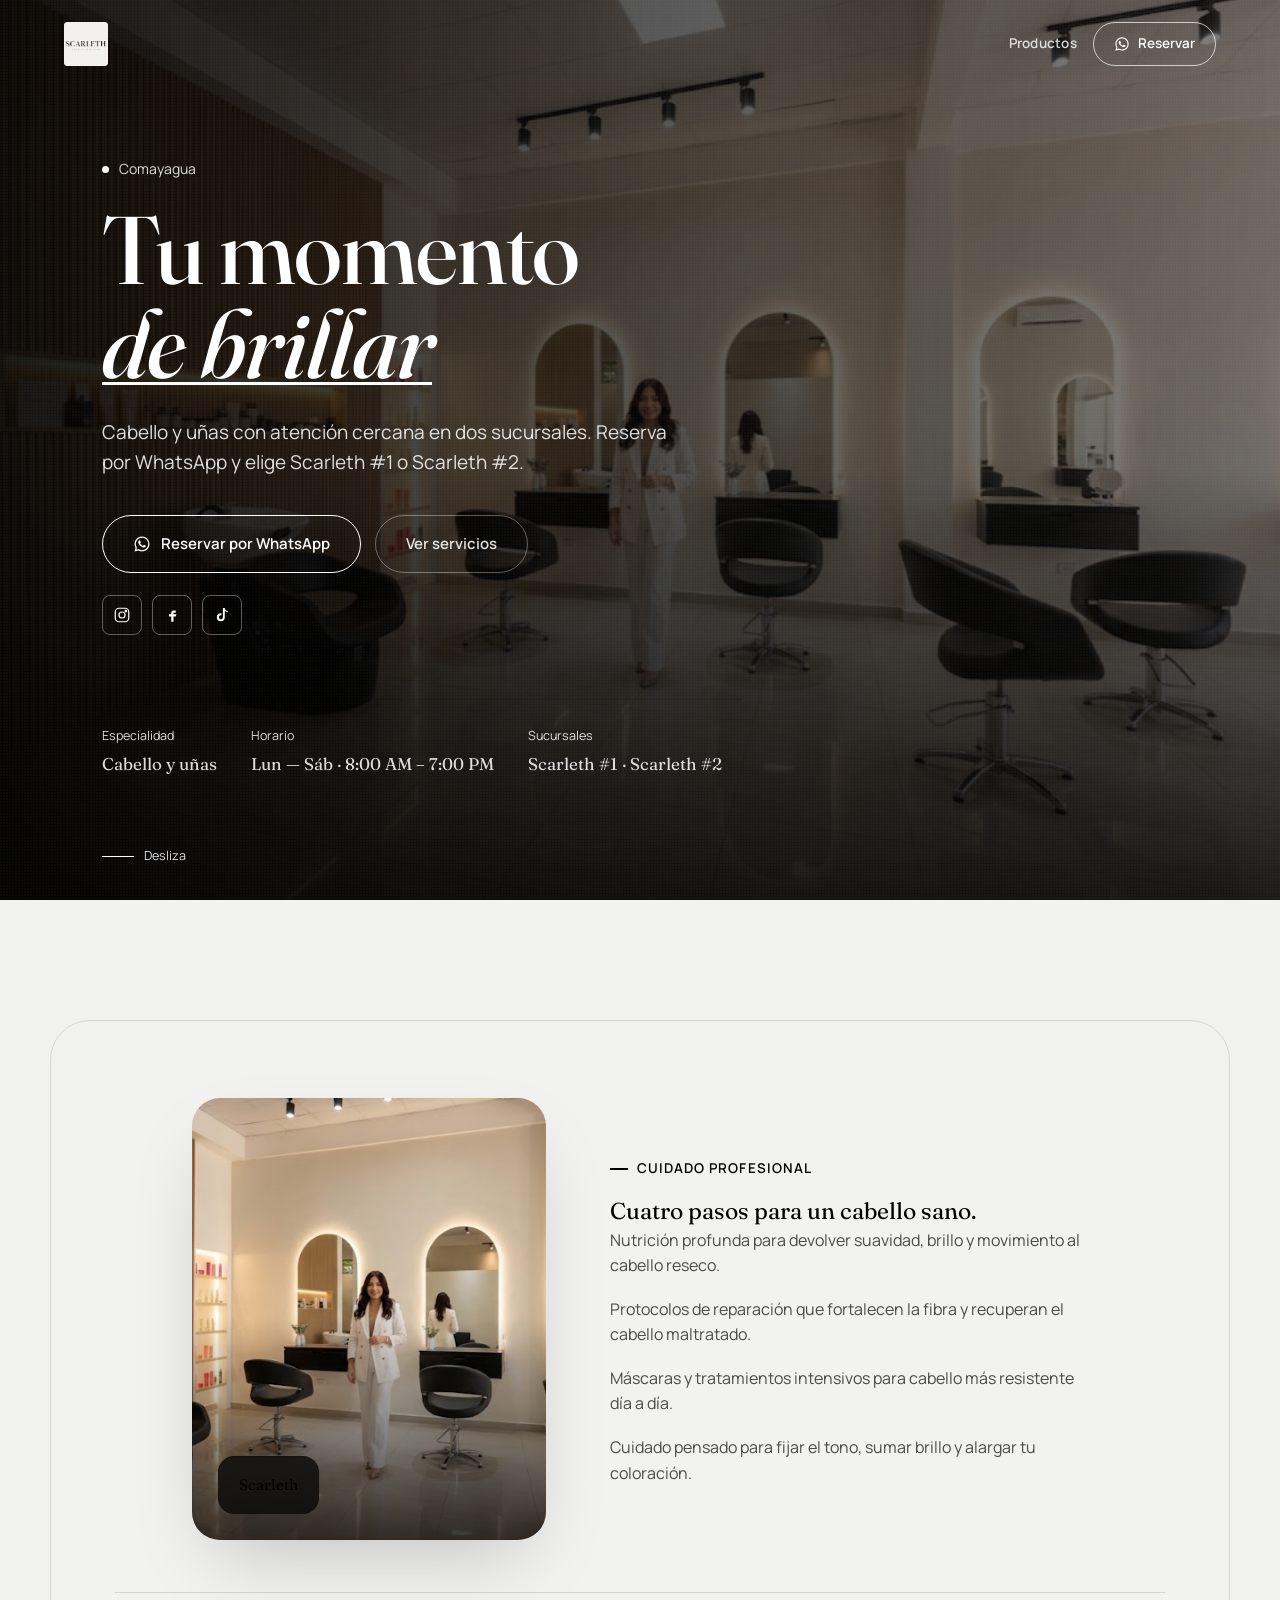
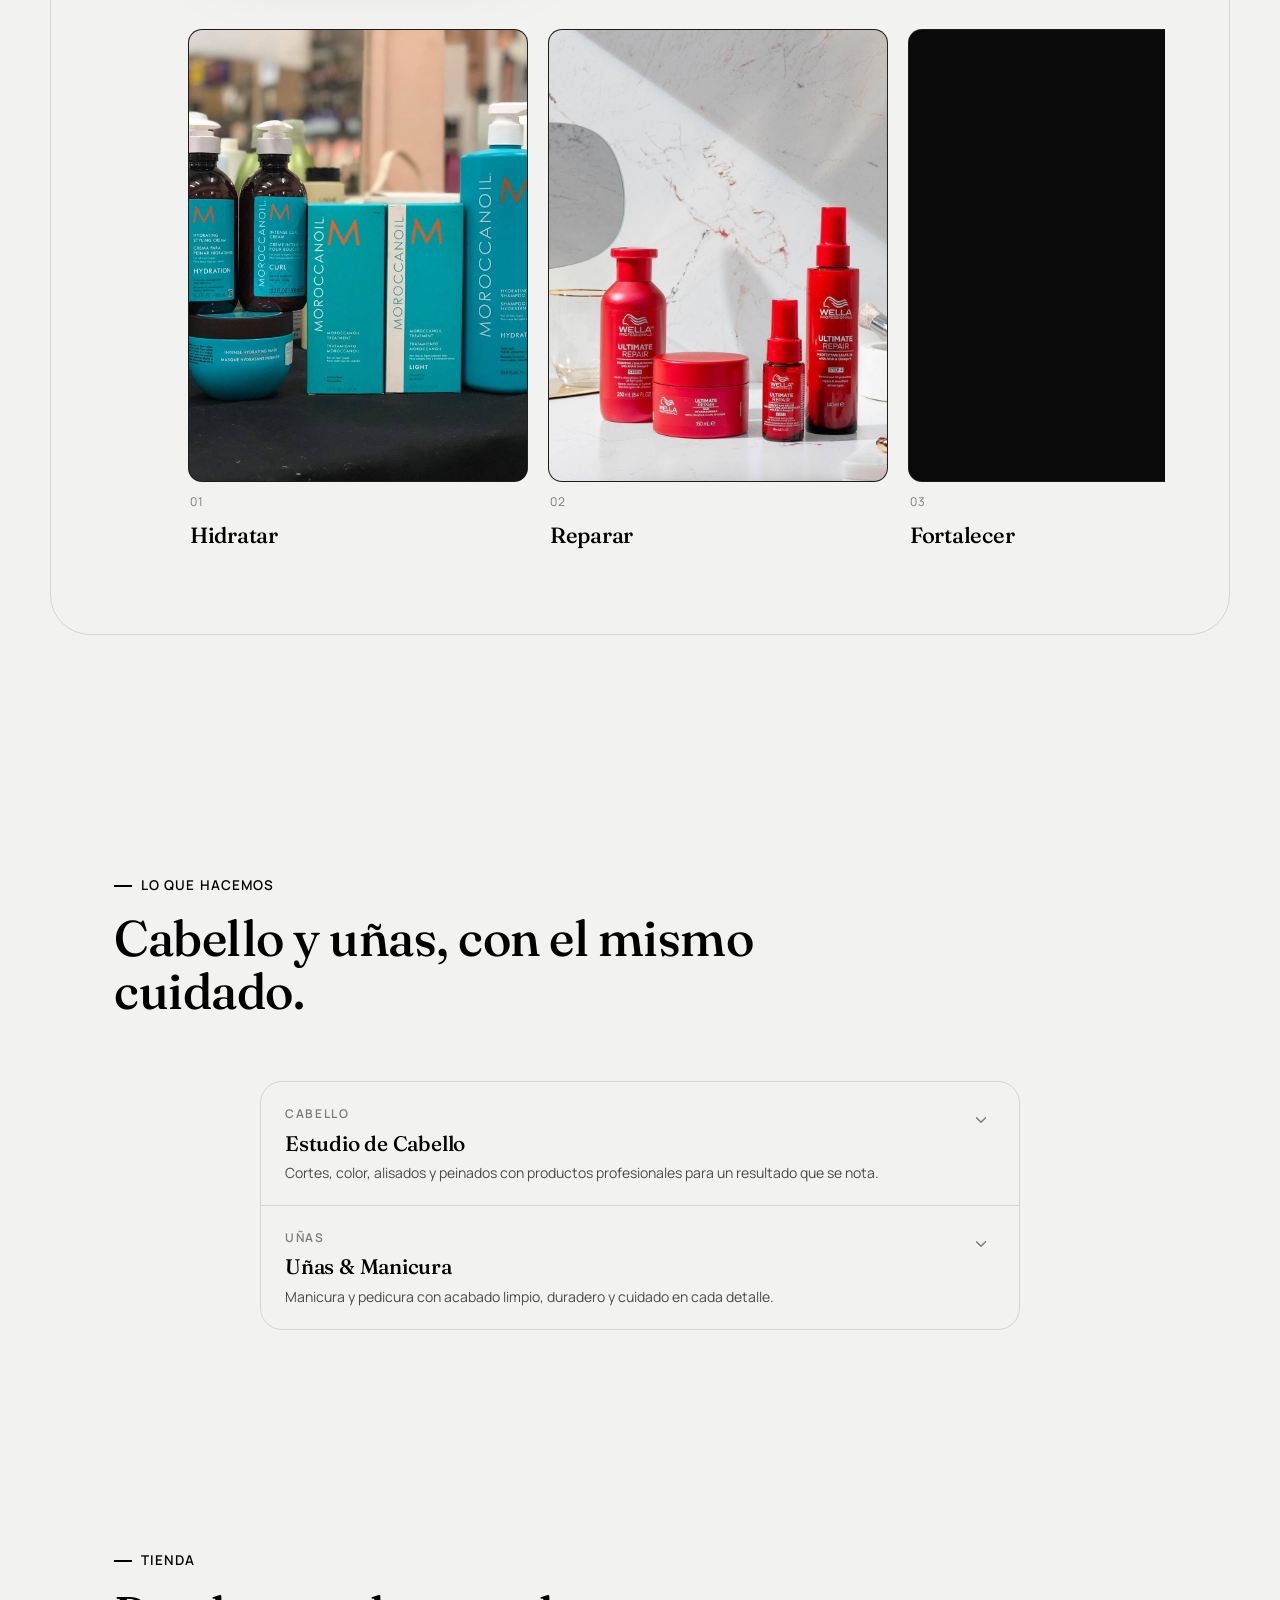
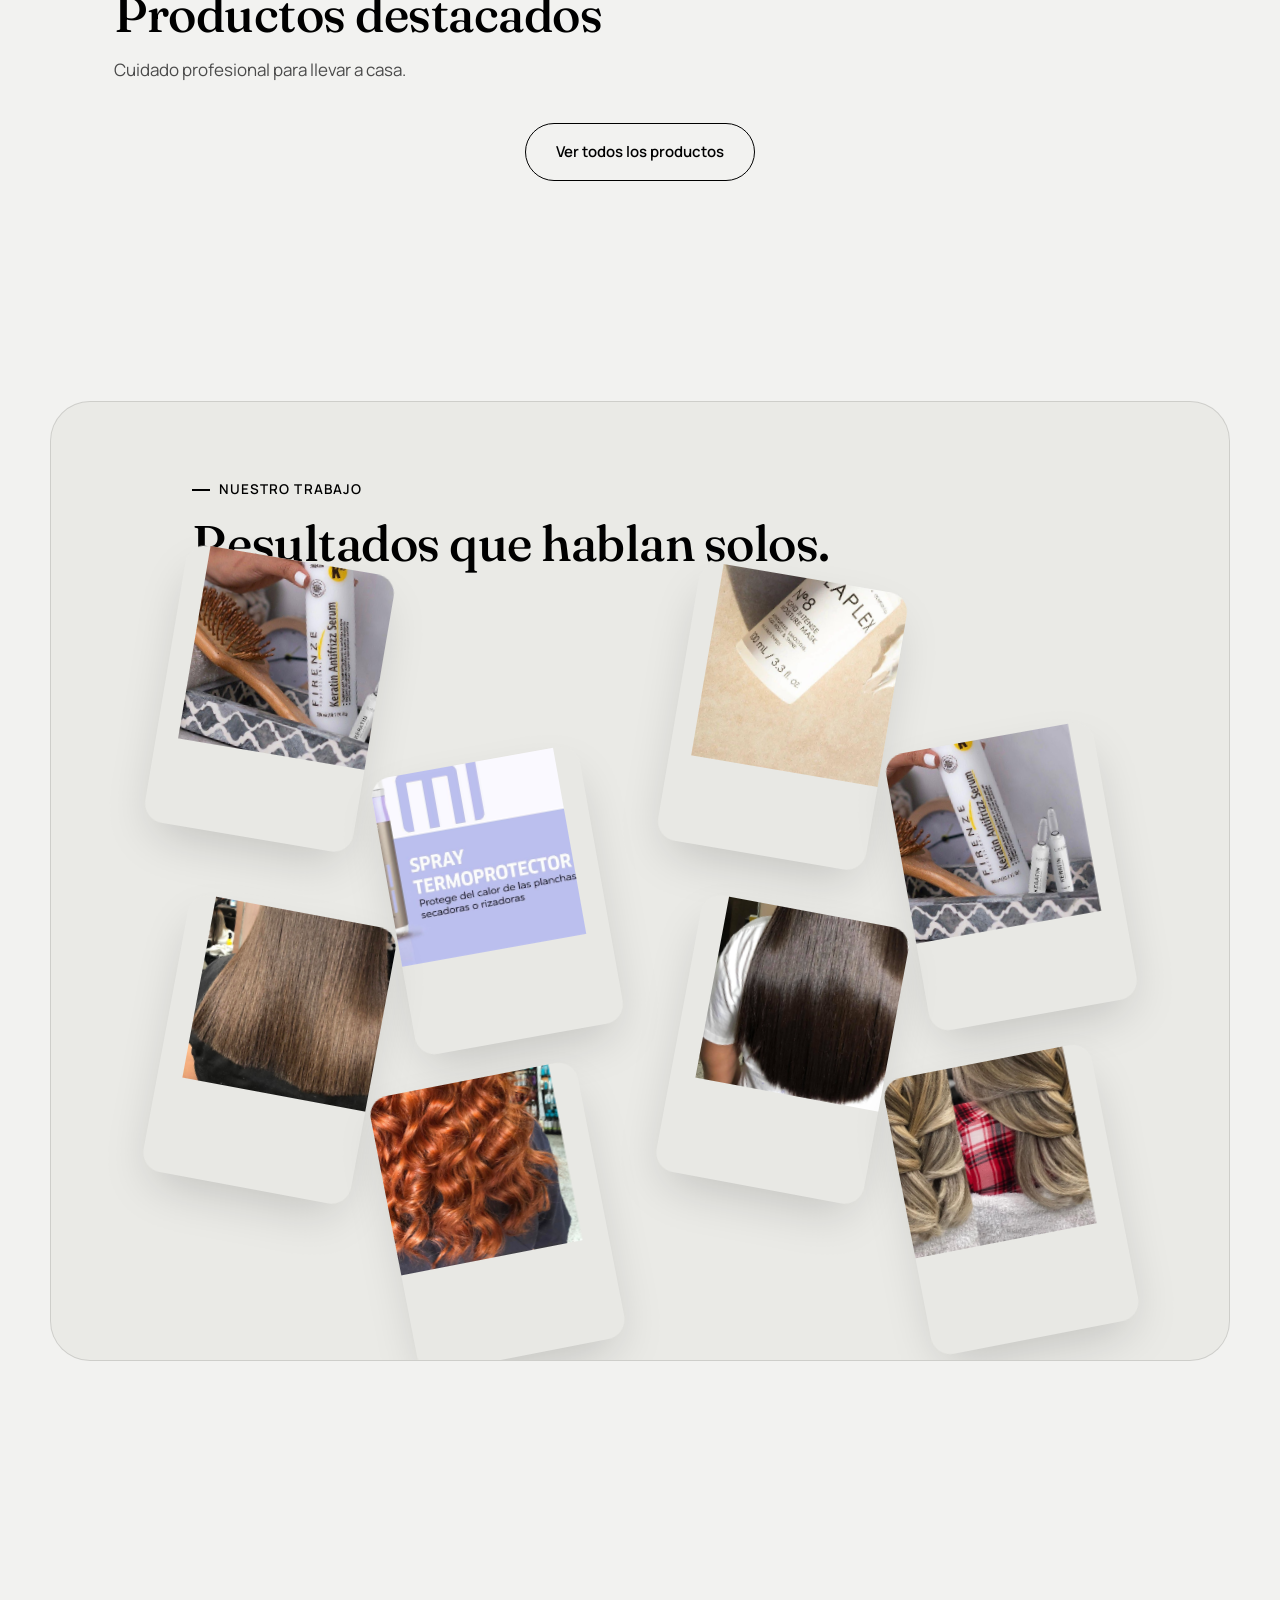
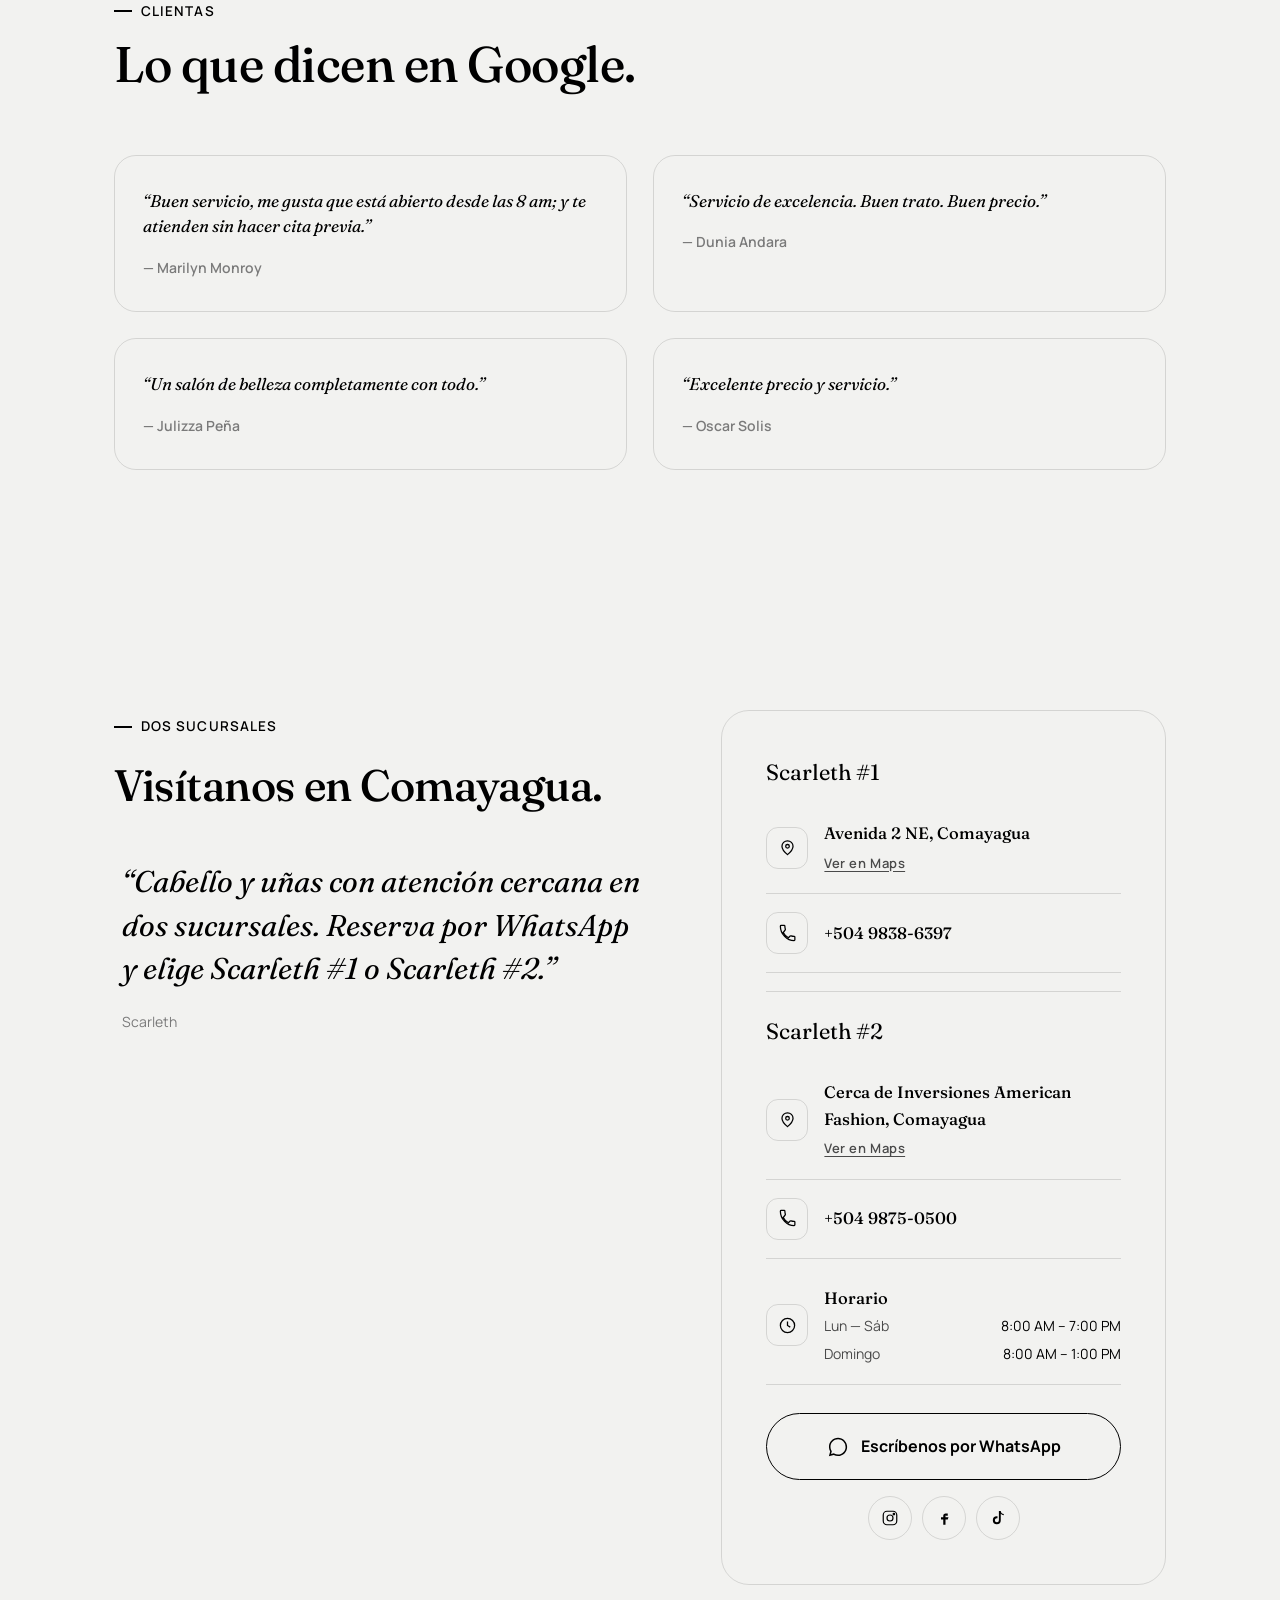
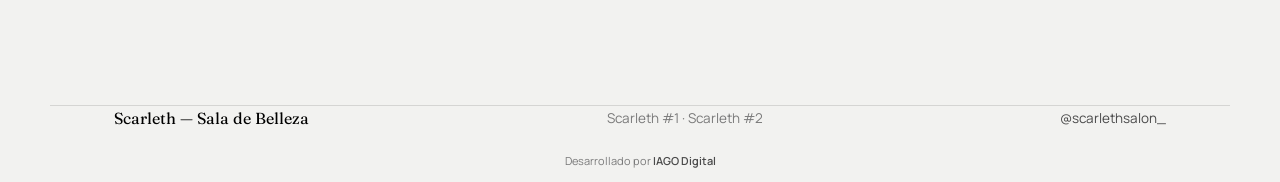
==== commit 6399b5ed: "Add product showcase with featured marquee and catalog page Extract individual products from Faceboo" ====
--- a/index.html
+++ b/index.html
@@ -24,6 +24,9 @@
       <span class="nav-subtitle" id="nav-subtitle"></span>
     </span>
   </a>
+  <div class="nav-links">
+    <a href="productos.html" class="nav-link" id="nav-products">Productos</a>
+  </div>
   <button type="button" class="nav-cta" id="nav-whatsapp">
     <svg viewBox="0 0 24 24" fill="currentColor" aria-hidden="true"><path d="M12.04 2C6.58 2 2.13 6.45 2.13 11.91c0 1.75.46 3.46 1.32 4.96L2.05 22l5.25-1.38a9.9 9.9 0 0 0 4.74 1.21h.01c5.46 0 9.9-4.45 9.9-9.91 0-2.65-1.03-5.13-2.9-7C17.18 3.03 14.7 2 12.04 2Zm0 18.14h-.01a8.2 8.2 0 0 1-4.19-1.15l-.3-.18-3.12.82.83-3.04-.2-.31a8.23 8.23 0 0 1-1.26-4.37c0-4.55 3.7-8.25 8.26-8.25 2.2 0 4.27.86 5.83 2.42a8.18 8.18 0 0 1 2.41 5.84c0 4.55-3.71 8.22-8.25 8.22Zm4.52-6.16c-.25-.12-1.47-.72-1.69-.81-.23-.08-.4-.12-.56.13-.17.25-.65.81-.79.97-.15.17-.29.19-.54.06-.25-.12-1.04-.38-1.99-1.22-.73-.66-1.23-1.46-1.37-1.71-.15-.25-.02-.38.11-.51.11-.11.25-.29.37-.44.12-.15.16-.25.24-.42.08-.17.04-.31-.02-.44-.06-.12-.56-1.34-.76-1.84-.2-.48-.4-.42-.56-.42h-.48c-.17 0-.44.06-.67.31-.23.25-.87.85-.87 2.08 0 1.22.89 2.4 1.02 2.57.12.17 1.75 2.67 4.24 3.75.59.26 1.06.41 1.42.52.6.19 1.14.16 1.57.1.48-.07 1.47-.6 1.68-1.18.21-.58.21-1.08.15-1.18-.06-.1-.23-.16-.48-.28Z"/></svg>
     <span id="nav-cta-label"></span>
@@ -120,6 +123,22 @@
   </div>
 </section>
 
+<section id="productos">
+  <div class="wrap">
+    <div class="section-head products-head">
+      <div class="kicker" data-reveal id="products-eyebrow"></div>
+      <h2 data-reveal style="--delay:.05s" id="products-title"></h2>
+      <p data-reveal style="--delay:.1s" id="products-subtitle"></p>
+    </div>
+    <div class="products-marquee" id="products-marquee" data-reveal style="--delay:.12s">
+      <div class="products-marquee-track" data-marquee-track></div>
+    </div>
+    <div class="products-cta-wrap" data-reveal style="--delay:.16s">
+      <a href="productos.html" class="btn btn-primary" data-products-cta>Ver todos los productos</a>
+    </div>
+  </div>
+</section>
+
 <section id="galeria">
   <div class="wrap gallery">
     <div class="panel-pad">
@@ -144,13 +163,16 @@
 
 <section id="visita">
   <div class="wrap">
-    <div class="section-head visit-head">
-      <div class="kicker" data-reveal id="visit-eyebrow"></div>
-      <h2 class="contact-title" data-reveal style="--delay:.05s" id="visit-title"></h2>
-    </div>
-    <div class="maps-grid" id="maps-grid" data-reveal style="--delay:.1s"></div>
-    <div class="contact-grid visit-contact">
-      <div class="contact-card" data-reveal style="--delay:.12s">
+    <div class="contact-grid">
+      <div>
+        <div class="kicker" data-reveal id="visit-eyebrow"></div>
+        <h2 class="contact-title" data-reveal style="--delay:.05s" id="visit-title"></h2>
+        <div class="quote-block" data-reveal style="--delay:.1s" id="quote-block">
+          <p id="quote-text"></p>
+          <div class="who" id="quote-who"></div>
+        </div>
+      </div>
+      <div class="contact-card" data-reveal style="--delay:.1s">
         <div id="contact-locations" class="contact-locations"></div>
         <div class="contact-row">
           <div class="ic"><svg viewBox="0 0 24 24" fill="none" stroke="currentColor" stroke-width="1.6" aria-hidden="true"><circle cx="12" cy="12" r="9"/><path d="M12 7v5l3.5 2"/></svg></div>
@@ -221,6 +243,7 @@
 </div>
 
 <script src="config.js"></script>
+<script src="products.js"></script>
 <script>
 (function () {
   const c = CONFIG;
@@ -279,6 +302,8 @@
   }
 
   document.getElementById("nav-cta-label").textContent = u.navBook;
+  const navProducts = document.getElementById("nav-products");
+  if (navProducts) navProducts.textContent = u.navProducts || "Productos";
   document.getElementById("hero-eyebrow").textContent = c.heroEyebrow;
   document.getElementById("hero-sub").textContent = c.heroSub;
   document.getElementById("hero-cta").textContent = u.heroCta;
@@ -420,8 +445,23 @@
     portrait.src = c.visitImage;
   }
 
+  const quoteBlock = document.getElementById("quote-block");
+  if (c.heroSub) {
+    document.getElementById("quote-text").textContent = `“${c.heroSub}”`;
+    document.getElementById("quote-who").textContent = c.brandName;
+  } else {
+    quoteBlock.hidden = true;
+  }
+
   document.getElementById("services-eyebrow").textContent = u.servicesEyebrow;
   document.getElementById("services-title").textContent = u.servicesTitle;
+  document.getElementById("products-eyebrow").textContent = u.productsEyebrow || "Tienda";
+  document.getElementById("products-title").textContent = u.productsTitle || "Productos destacados";
+  document.getElementById("products-subtitle").textContent = u.productsSubtitle || "";
+  if (window.ProductsUI) {
+    ProductsUI.initFeaturedMarquee(document.getElementById("products-marquee"));
+  }
+
   document.getElementById("gallery-eyebrow").textContent = u.galleryEyebrow;
   document.getElementById("gallery-title").textContent = u.galleryTitle;
   document.getElementById("testimonials-eyebrow").textContent = u.testimonialsEyebrow;
@@ -433,29 +473,6 @@
   document.getElementById("contact-hours").innerHTML = (c.hours || []).map((hour) => `
     <div class="hours-line"><span>${esc(hour.day)}</span><span>${esc(hour.time)}</span></div>
   `).join("");
-
-  const mapsGrid = document.getElementById("maps-grid");
-  if (mapsGrid) {
-    mapsGrid.innerHTML = locations.map((location) => `
-      <article class="map-card">
-        <div class="map-card-head">
-          <h3>${esc(location.name)}</h3>
-          ${location.mapsUrl ? `<a class="maps-link" href="${esc(location.mapsUrl)}" target="_blank" rel="noopener">${esc(u.mapsLabel)}</a>` : ""}
-        </div>
-        <div class="map-frame">
-          ${location.mapsEmbedUrl ? `
-            <iframe
-              title="Mapa de ${esc(location.name)}"
-              src="${esc(location.mapsEmbedUrl)}"
-              loading="lazy"
-              referrerpolicy="no-referrer-when-downgrade"
-              allowfullscreen
-            ></iframe>
-          ` : `<div class="map-fallback">${esc(location.address)}</div>`}
-        </div>
-      </article>
-    `).join("");
-  }
 
   const locationsEl = document.getElementById("contact-locations");
   if (locationsEl) {
--- a/styles.css
+++ b/styles.css
@@ -124,11 +124,13 @@
   z-index: 100;
   display: flex;
   align-items: center;
-  justify-content: space-between;
+  justify-content: flex-start;
+  gap: 16px;
   padding: 22px clamp(20px, 5vw, 64px);
   max-width: 100%;
   transition: background .5s var(--ease), padding .4s var(--ease), box-shadow .4s var(--ease), backdrop-filter .4s var(--ease);
 }
+.nav-brand { margin-right: auto; }
 .nav.scrolled {
   background: rgba(242,242,240,0.92);
   backdrop-filter: blur(16px) saturate(120%);
@@ -977,66 +979,11 @@
 }
 
 /* ---------- Contact ---------- */
-.visit-head { margin-bottom: 8px; }
-.maps-grid {
-  display: grid;
-  grid-template-columns: 1fr 1fr;
-  gap: 22px;
-  margin: 28px 0 40px;
-}
-.map-card {
-  border: 1px solid var(--line);
-  border-radius: 24px;
-  overflow: hidden;
-  background: var(--cream-2);
-}
-.map-card-head {
-  display: flex;
-  align-items: baseline;
-  justify-content: space-between;
-  gap: 12px;
-  padding: 16px 18px 12px;
-}
-.map-card-head h3 {
-  font-family: 'Fraunces', serif;
-  font-size: 22px;
-  font-weight: 500;
-  margin: 0;
-}
-.map-frame {
-  position: relative;
-  width: 100%;
-  aspect-ratio: 16 / 11;
-  background: var(--gray);
-}
-.map-frame iframe {
-  position: absolute;
-  inset: 0;
-  width: 100%;
-  height: 100%;
-  border: 0;
-  display: block;
-}
-.map-fallback {
-  position: absolute;
-  inset: 0;
-  display: grid;
-  place-items: center;
-  padding: 24px;
-  text-align: center;
-  color: var(--ink-soft);
-  font-size: 14px;
-}
 .contact-grid {
   display: grid;
   grid-template-columns: 1.1fr 0.9fr;
   gap: 64px;
   align-items: start;
-}
-.contact-grid.visit-contact {
-  grid-template-columns: 1fr;
-  max-width: 720px;
-  margin: 0 auto;
 }
 .contact-title {
   font-size: clamp(30px, 3.6vw, 44px);
@@ -1289,6 +1236,345 @@
 .location-option-meta {
   font-size: 13.5px;
   color: var(--ink-soft);
+}
+
+/* ---------- Products ---------- */
+.nav-links {
+  display: flex;
+  align-items: center;
+  gap: 18px;
+  flex: none;
+}
+.nav-link {
+  font-size: 13.5px;
+  font-weight: 600;
+  color: var(--ink-soft);
+  letter-spacing: 0.02em;
+  transition: color .25s var(--ease);
+}
+.nav-link:hover,
+.nav-link[aria-current="page"] {
+  color: var(--ink);
+}
+body:has(.hero.has-hero-image) .nav:not(.scrolled) .nav-link {
+  color: rgba(255,255,255,0.82);
+}
+body:has(.hero.has-hero-image) .nav:not(.scrolled) .nav-link:hover,
+body:has(.hero.has-hero-image) .nav:not(.scrolled) .nav-link[aria-current="page"] {
+  color: #fff;
+}
+
+#productos {
+  padding-top: 100px;
+  padding-bottom: 100px;
+}
+.products-head {
+  margin-bottom: 40px;
+}
+.products-marquee {
+  position: relative;
+  margin: 0 calc(-1 * clamp(20px, 5vw, 64px));
+  padding: 8px 0 28px;
+  --marquee-fade: clamp(28px, 6vw, 72px);
+  -webkit-mask-image: linear-gradient(
+    to right,
+    transparent 0,
+    #000 var(--marquee-fade),
+    #000 calc(100% - var(--marquee-fade)),
+    transparent 100%
+  );
+  mask-image: linear-gradient(
+    to right,
+    transparent 0,
+    #000 var(--marquee-fade),
+    #000 calc(100% - var(--marquee-fade)),
+    transparent 100%
+  );
+}
+.products-marquee-track {
+  display: flex;
+  gap: 18px;
+  width: max-content;
+  will-change: transform;
+  animation: product-marquee 48s linear infinite;
+}
+.products-marquee.is-paused .products-marquee-track {
+  animation-play-state: paused;
+}
+.products-marquee.is-reduced {
+  -webkit-mask-image: none;
+  mask-image: none;
+  overflow-x: auto;
+  overscroll-behavior-x: contain;
+  -webkit-overflow-scrolling: touch;
+  scroll-snap-type: x proximity;
+  padding-inline: clamp(20px, 5vw, 64px);
+  margin: 0;
+}
+.products-marquee.is-reduced .products-marquee-track {
+  animation: none;
+  padding-bottom: 4px;
+}
+.products-marquee.is-reduced .product-card {
+  scroll-snap-align: start;
+}
+@keyframes product-marquee {
+  from { transform: translateX(0); }
+  to { transform: translateX(-50%); }
+}
+.products-cta-wrap {
+  display: flex;
+  justify-content: center;
+  margin-top: 12px;
+}
+
+.product-card {
+  display: flex;
+  flex-direction: column;
+  gap: 14px;
+  width: clamp(220px, 28vw, 280px);
+  flex: 0 0 clamp(220px, 28vw, 280px);
+  text-align: left;
+  padding: 0;
+  border: none;
+  background: transparent;
+  cursor: default;
+  color: inherit;
+  font: inherit;
+}
+button.product-card {
+  cursor: pointer;
+  transition: transform .35s var(--ease);
+}
+button.product-card:hover,
+button.product-card:focus-visible {
+  transform: translateY(-4px);
+  outline: none;
+}
+.product-media {
+  position: relative;
+  overflow: hidden;
+  aspect-ratio: 4 / 5;
+  width: 100%;
+  border-radius: 18px;
+  background: var(--gray-light);
+  border: 1px solid var(--line);
+}
+.product-media img {
+  position: absolute;
+  inset: 0;
+  width: 100%;
+  height: 100%;
+  object-fit: cover;
+  max-width: none;
+}
+.product-media img.is-cropped {
+  inset: auto;
+  right: auto;
+  bottom: auto;
+}
+.product-card-body {
+  display: flex;
+  flex-direction: column;
+  gap: 6px;
+  padding: 0 4px;
+}
+.product-tag {
+  font-size: 11.5px;
+  font-weight: 600;
+  letter-spacing: 0.08em;
+  text-transform: uppercase;
+  color: var(--ink-faint);
+}
+.product-name {
+  font-family: 'Fraunces', serif;
+  font-size: 18px;
+  font-weight: 500;
+  line-height: 1.25;
+  margin: 0;
+}
+.product-price {
+  font-size: 14px;
+  font-weight: 600;
+  color: var(--ink-soft);
+  margin: 0;
+}
+
+/* Catalog page */
+.page-catalog {
+  padding-top: 120px;
+  padding-bottom: 100px;
+  min-height: 70svh;
+}
+.catalog-toolbar {
+  display: flex;
+  flex-direction: column;
+  gap: 18px;
+  margin-bottom: 36px;
+}
+.catalog-chips {
+  display: flex;
+  flex-wrap: wrap;
+  gap: 8px;
+}
+.catalog-chip {
+  padding: 9px 16px;
+  border-radius: 100px;
+  border: 1.5px solid var(--line);
+  background: transparent;
+  font-size: 13px;
+  font-weight: 600;
+  color: var(--ink-soft);
+  transition: background .25s var(--ease), border-color .25s, color .25s, transform .25s var(--ease);
+}
+.catalog-chip:hover {
+  border-color: var(--line-strong);
+  color: var(--ink);
+  background: var(--accent-hover);
+}
+.catalog-chip.is-active {
+  border-color: var(--ink);
+  color: var(--ink);
+  background: var(--accent-hover);
+}
+.catalog-search {
+  width: min(100%, 360px);
+  padding: 12px 16px;
+  border-radius: 14px;
+  border: 1.5px solid var(--line);
+  background: var(--gray-light);
+  font: inherit;
+  color: var(--ink);
+  outline: none;
+  transition: border-color .25s var(--ease), background .25s;
+}
+.catalog-search:focus {
+  border-color: var(--ink);
+  background: #fff;
+}
+.catalog-grid {
+  display: grid;
+  grid-template-columns: repeat(4, minmax(0, 1fr));
+  gap: 28px 20px;
+}
+.catalog-grid .product-card {
+  width: auto;
+  flex: none;
+  max-width: none;
+}
+.catalog-empty {
+  margin-top: 24px;
+  color: var(--ink-soft);
+  font-size: 16px;
+}
+.catalog-back {
+  display: inline-flex;
+  align-items: center;
+  gap: 8px;
+  margin-bottom: 28px;
+  font-size: 14px;
+  font-weight: 600;
+  color: var(--ink-soft);
+  transition: color .25s;
+}
+.catalog-back:hover { color: var(--ink); }
+.catalog-back svg { width: 16px; height: 16px; }
+
+body.product-modal-open { overflow: hidden; }
+.product-modal {
+  position: fixed;
+  inset: 0;
+  z-index: 220;
+  display: grid;
+  place-items: center;
+  padding: 24px;
+}
+.product-modal[hidden] { display: none !important; }
+.product-modal-backdrop {
+  position: absolute;
+  inset: 0;
+  background: rgba(0,0,0,0.55);
+  border: none;
+  padding: 0;
+  cursor: pointer;
+}
+.product-modal-panel {
+  position: relative;
+  z-index: 1;
+  width: min(920px, 100%);
+  max-height: min(90svh, 860px);
+  overflow: auto;
+  background: var(--cream);
+  border-radius: 28px;
+  border: 1px solid var(--line);
+  box-shadow: var(--shadow-lg);
+  display: grid;
+  grid-template-columns: 1.05fr 0.95fr;
+  gap: 0;
+}
+.product-modal-close {
+  position: absolute;
+  top: 14px;
+  right: 14px;
+  z-index: 2;
+  width: 40px;
+  height: 40px;
+  border-radius: 50%;
+  border: 1px solid var(--line);
+  background: rgba(242,242,240,0.92);
+  display: grid;
+  place-items: center;
+  transition: background .25s, transform .25s var(--ease-snap);
+}
+.product-modal-close:hover {
+  background: #fff;
+  transform: scale(1.05);
+}
+.product-modal-close svg { width: 16px; height: 16px; }
+.product-modal-media {
+  position: relative;
+  overflow: hidden;
+  min-height: 280px;
+  background: var(--gray-light);
+  aspect-ratio: 4 / 5;
+}
+.product-modal-media img {
+  position: absolute;
+  inset: 0;
+  width: 100%;
+  height: 100%;
+  object-fit: cover;
+  max-width: none;
+}
+.product-modal-media img.is-cropped {
+  inset: auto;
+}
+.product-modal-copy {
+  padding: clamp(28px, 4vw, 40px);
+  display: flex;
+  flex-direction: column;
+  gap: 14px;
+  justify-content: center;
+}
+.product-modal-copy .product-tag { font-size: 12.5px; }
+.product-modal-copy h2 {
+  font-size: clamp(28px, 3.4vw, 36px);
+  line-height: 1.15;
+}
+.product-modal-copy .product-price {
+  font-size: 18px;
+  color: var(--ink);
+}
+.product-modal-copy .btn {
+  margin-top: 10px;
+  align-self: flex-start;
+}
+
+.page-catalog .nav {
+  background: rgba(242,242,240,0.92);
+  backdrop-filter: blur(16px) saturate(120%);
+  -webkit-backdrop-filter: blur(16px) saturate(120%);
+  box-shadow: 0 1px 0 var(--line);
 }
 
 
@@ -1314,13 +1600,15 @@
   .gallery-grid { grid-template-columns: 1fr 1fr; }
   .testimonials-grid { grid-template-columns: 1fr 1fr; }
   .contact-grid { grid-template-columns: 1fr; gap: 40px; }
-  .maps-grid { grid-template-columns: 1fr; gap: 18px; margin: 22px 0 32px; }
-  .map-frame { aspect-ratio: 16 / 12; }
   .hero-meta { gap: 24px; }
+  .catalog-grid { grid-template-columns: repeat(3, minmax(0, 1fr)); }
+  .product-modal-panel { grid-template-columns: 1fr; max-height: min(92svh, 900px); }
+  .product-modal-media { aspect-ratio: 1 / 1; max-height: 42svh; }
 }
 @media (max-width: 620px) {
   .nav-cta span { display: none; }
   .nav-cta { padding: 12px; }
+  .nav-links { margin-right: 10px; gap: 12px; }
   .hero-inner { padding-inline: clamp(24px, 6vw, 32px); }
   .hero h1 { max-width: 14ch; }
   .scroll-cue { left: clamp(24px, 6vw, 32px); }
@@ -1333,4 +1621,11 @@
   .contact-card { padding: 28px; }
   .testimonials-grid { grid-template-columns: 1fr; }
   .lightbox-nav, .lightbox-close { width: 40px; height: 40px; }
-}
+  .catalog-grid { grid-template-columns: repeat(2, minmax(0, 1fr)); gap: 20px 12px; }
+  .product-name { font-size: 16px; }
+  .products-marquee-track { gap: 14px; }
+}
+
+@media (prefers-reduced-motion: reduce) {
+  .products-marquee-track { animation: none !important; }
+}
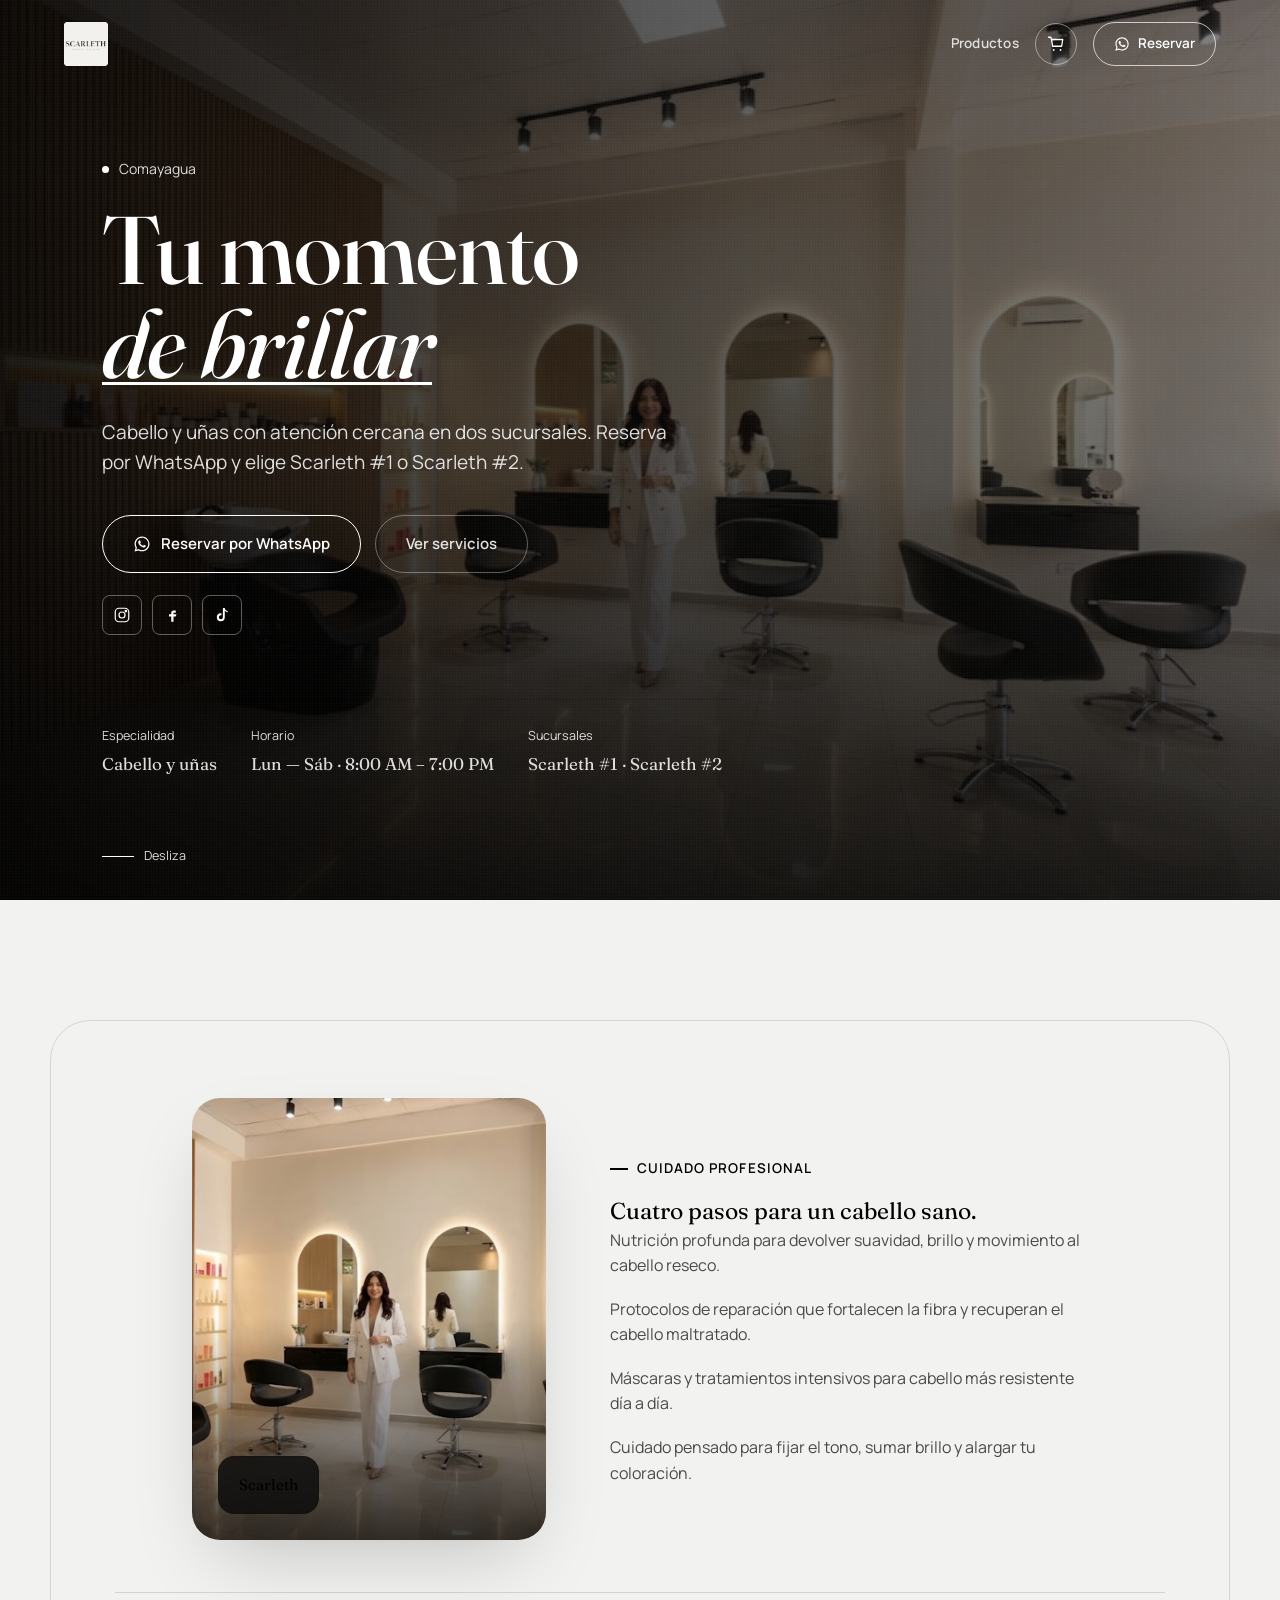
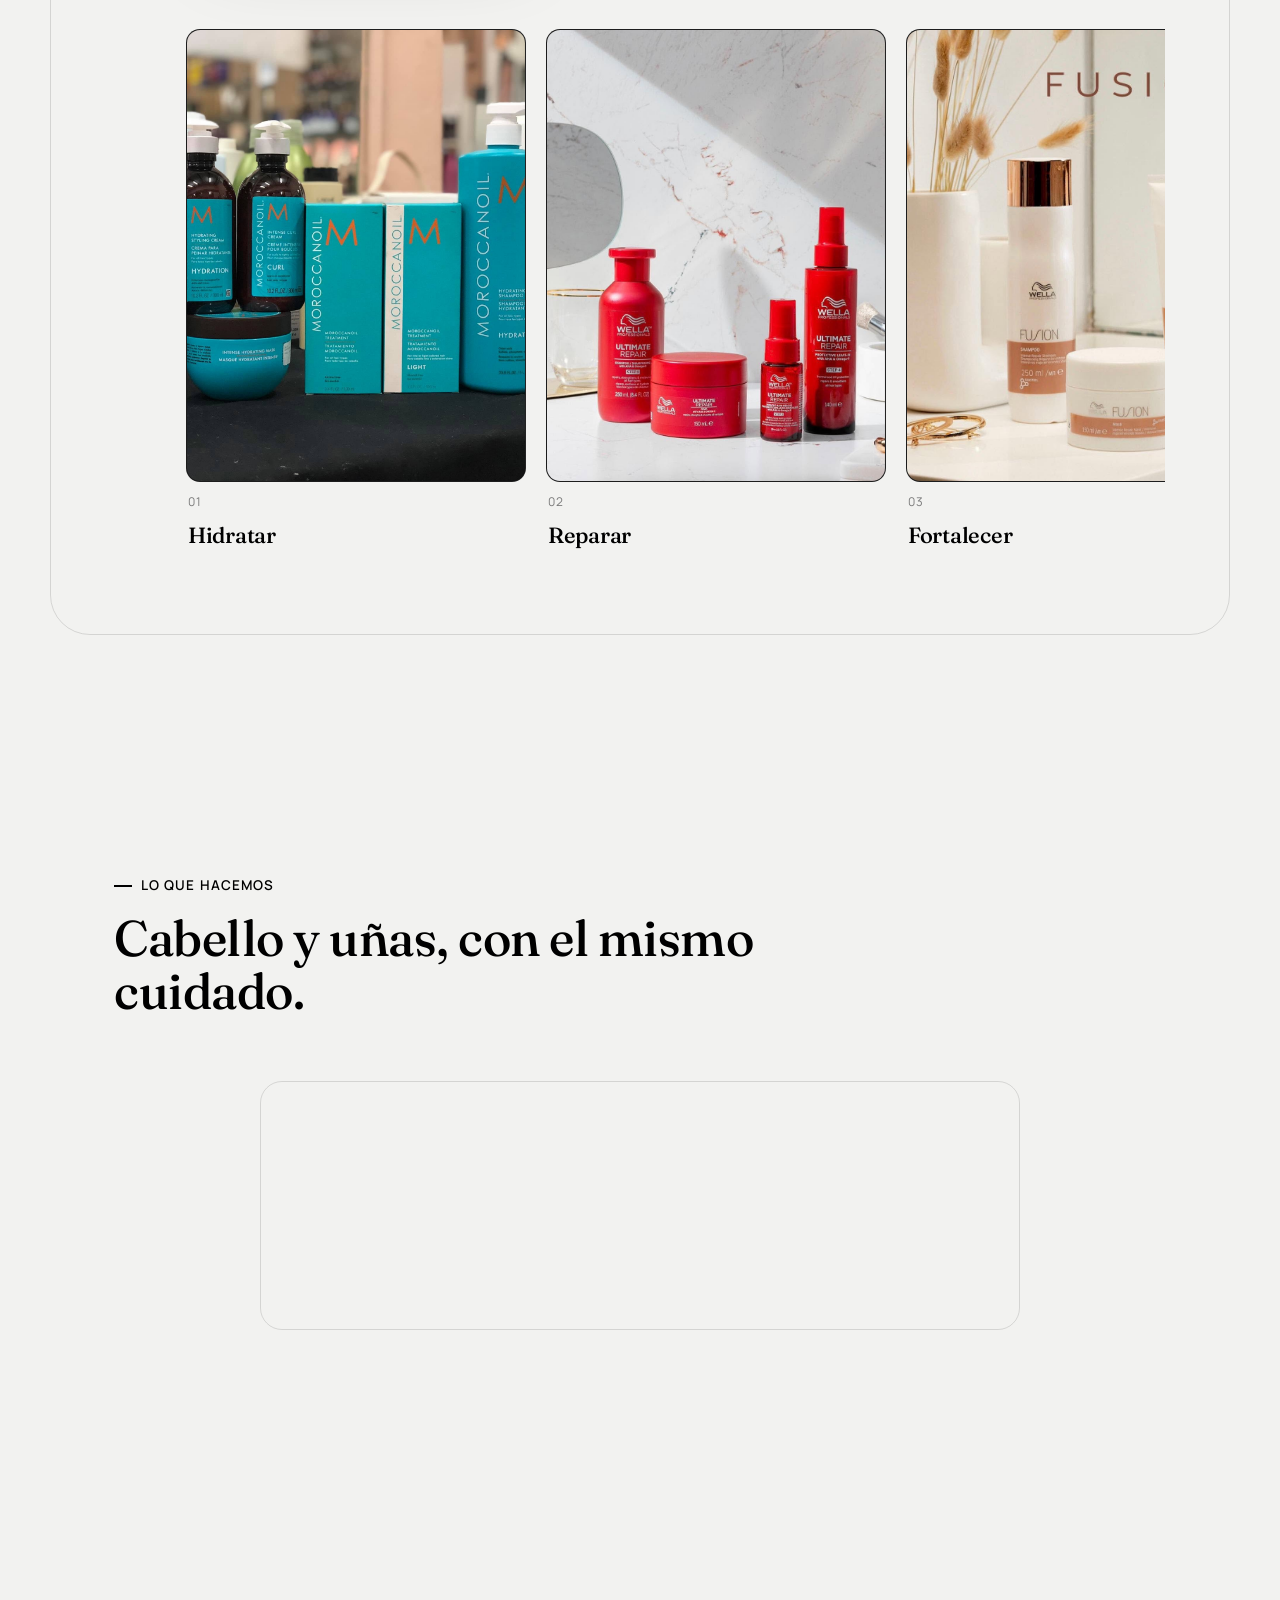
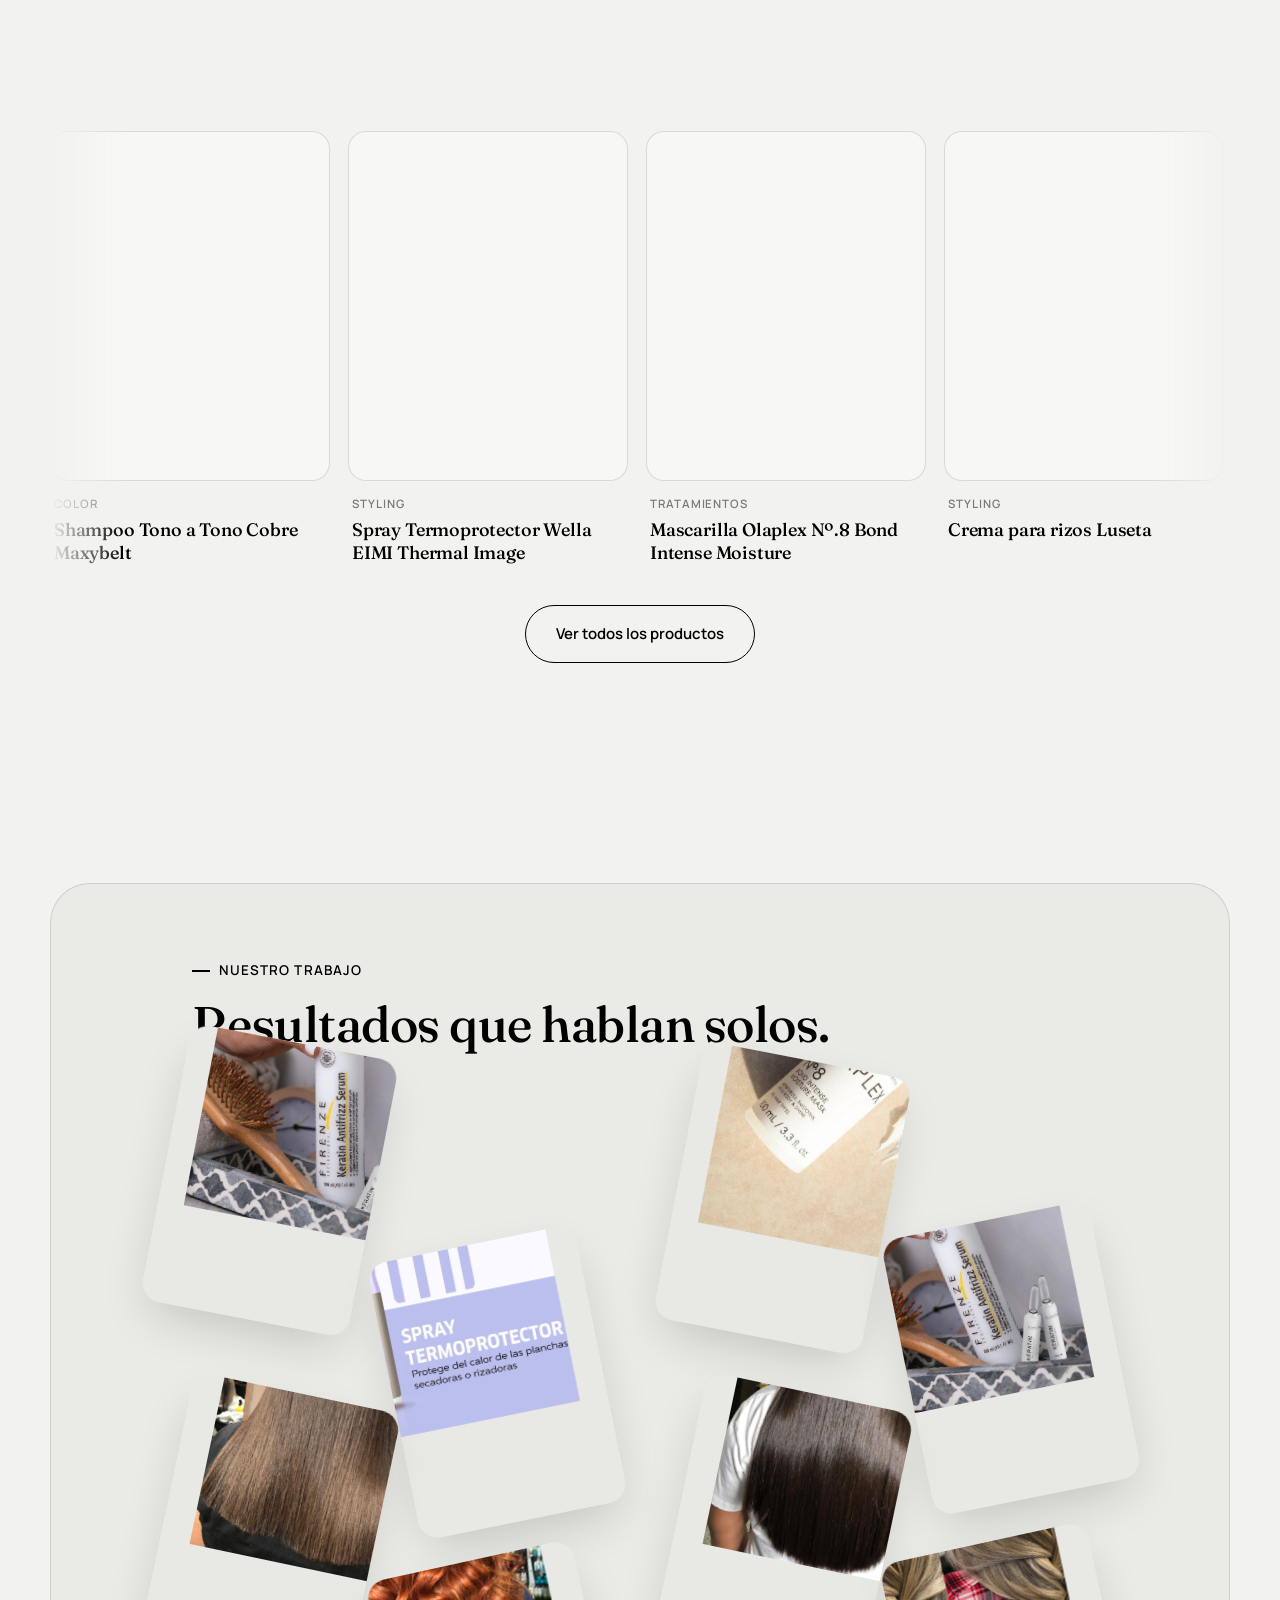
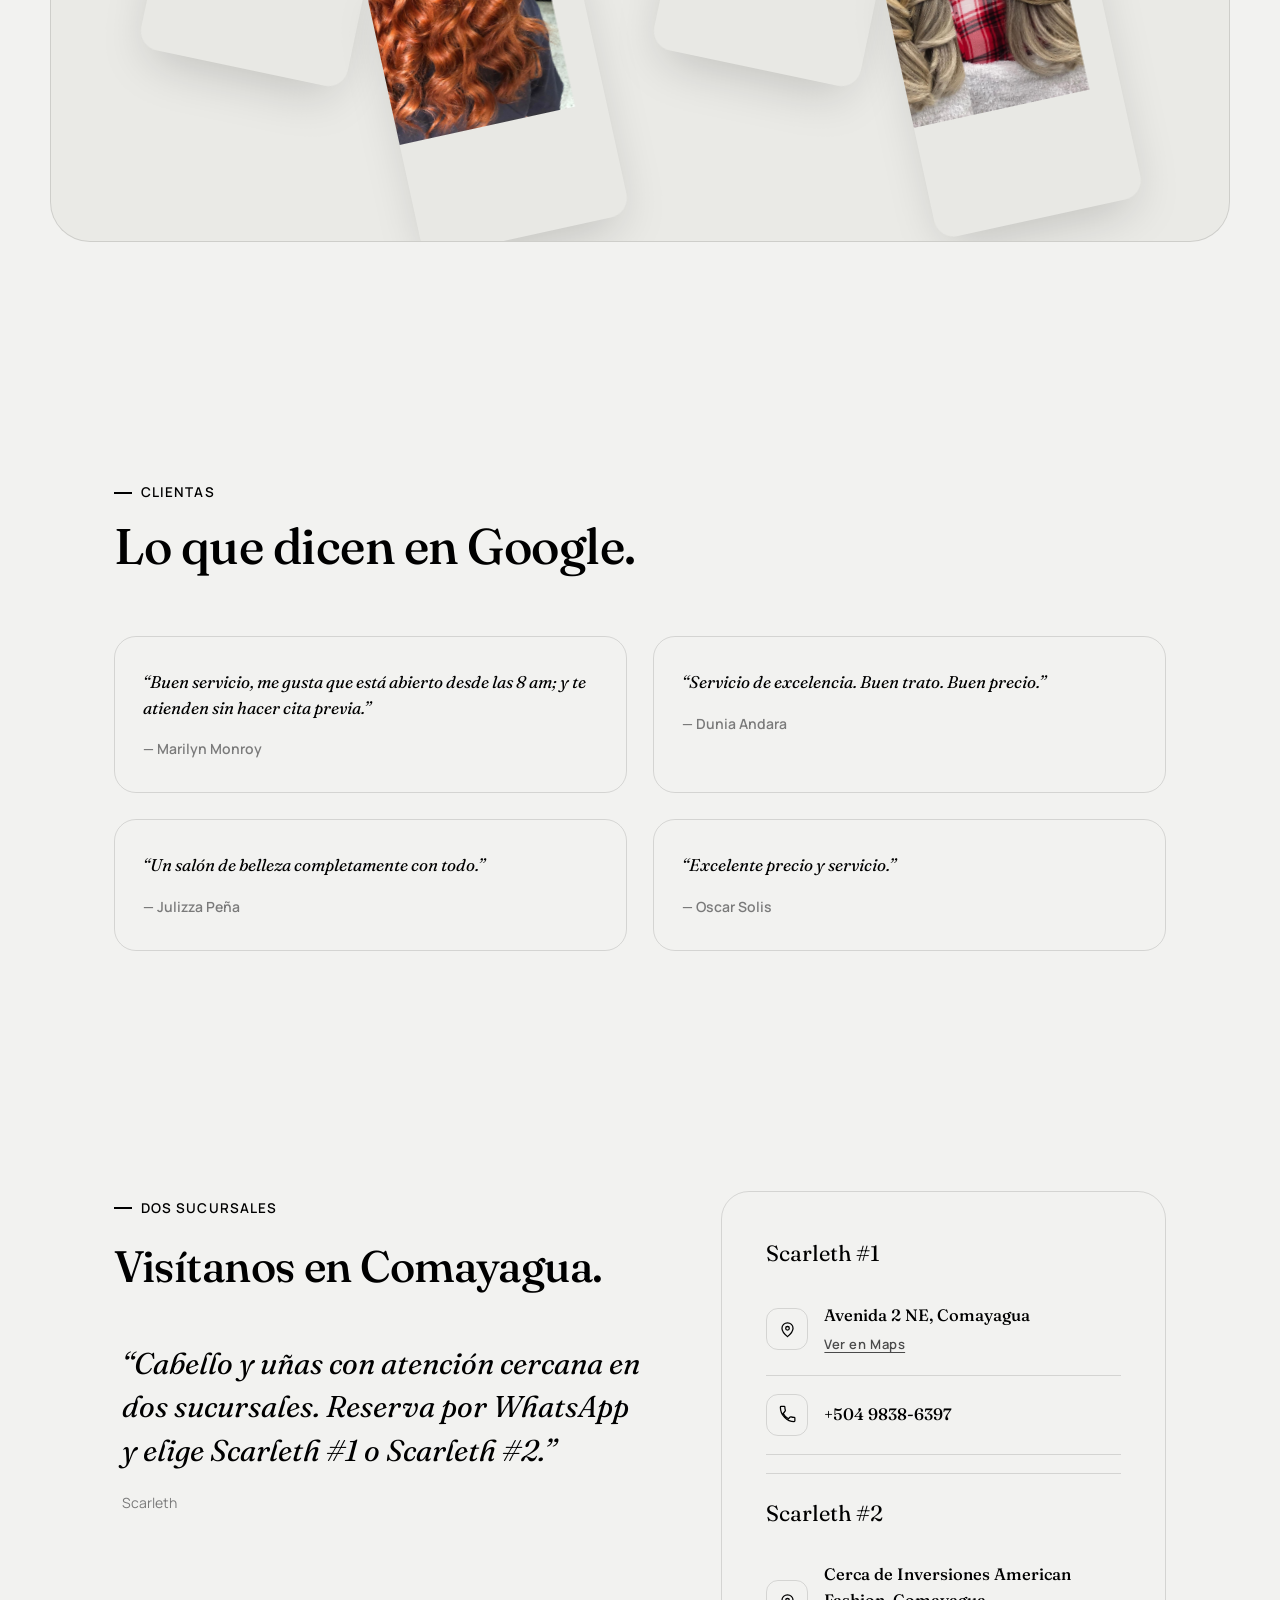
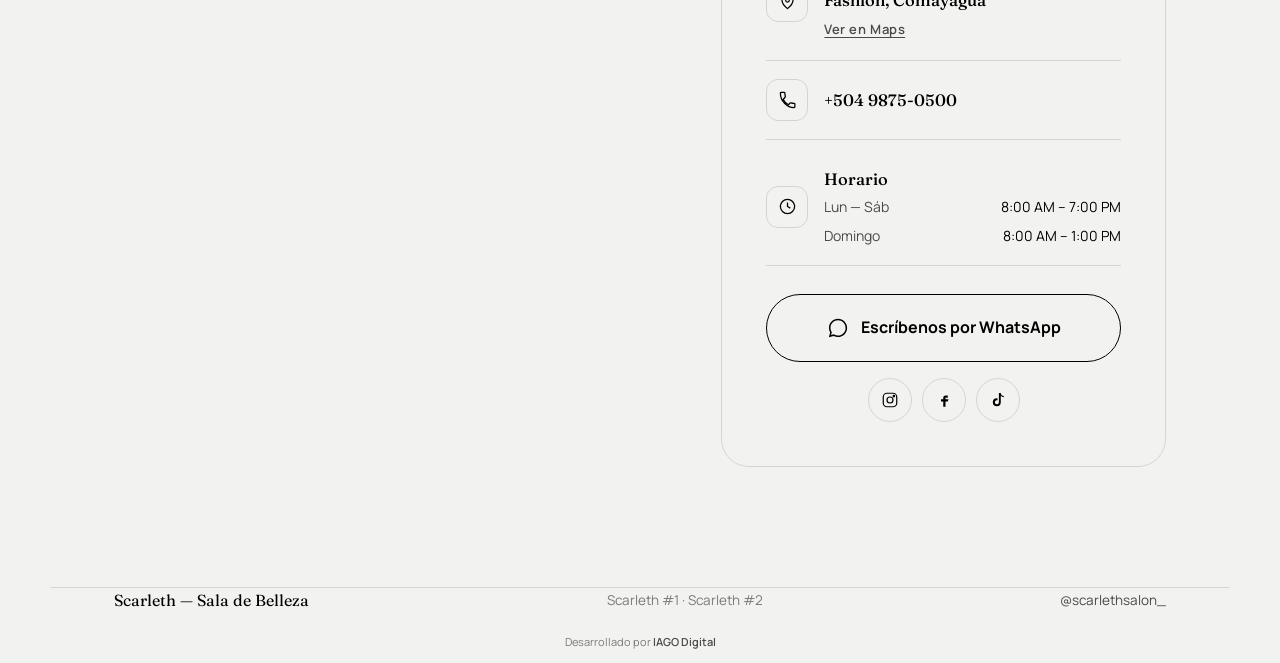
==== commit 14454daf: "Add WhatsApp cart checkout for product catalog Persist cart in localStorage, show a nav drawer with " ====
--- a/index.html
+++ b/index.html
@@ -304,6 +304,7 @@
   document.getElementById("nav-cta-label").textContent = u.navBook;
   const navProducts = document.getElementById("nav-products");
   if (navProducts) navProducts.textContent = u.navProducts || "Productos";
+  if (window.ProductsUI) ProductsUI.initCartUI();
   document.getElementById("hero-eyebrow").textContent = c.heroEyebrow;
   document.getElementById("hero-sub").textContent = c.heroSub;
   document.getElementById("hero-cta").textContent = u.heroCta;
--- a/styles.css
+++ b/styles.css
@@ -130,7 +130,6 @@
   max-width: 100%;
   transition: background .5s var(--ease), padding .4s var(--ease), box-shadow .4s var(--ease), backdrop-filter .4s var(--ease);
 }
-.nav-brand { margin-right: auto; }
 .nav.scrolled {
   background: rgba(242,242,240,0.92);
   backdrop-filter: blur(16px) saturate(120%);
@@ -147,6 +146,7 @@
   font-size: 19px;
   letter-spacing: 0.01em;
   min-width: 0;
+  margin-right: auto;
 }
 .nav-logo {
   height: 44px;
@@ -1569,12 +1569,264 @@
   margin-top: 10px;
   align-self: flex-start;
 }
+.product-modal-actions {
+  display: flex;
+  flex-wrap: wrap;
+  gap: 10px;
+  margin-top: 10px;
+}
+.product-modal-actions .btn {
+  margin-top: 0;
+}
 
 .page-catalog .nav {
   background: rgba(242,242,240,0.92);
   backdrop-filter: blur(16px) saturate(120%);
   -webkit-backdrop-filter: blur(16px) saturate(120%);
   box-shadow: 0 1px 0 var(--line);
+}
+
+/* ---------- Cart ---------- */
+.nav-cart {
+  position: relative;
+  display: inline-flex;
+  align-items: center;
+  justify-content: center;
+  width: 42px;
+  height: 42px;
+  border-radius: 50%;
+  border: 1.5px solid var(--line);
+  color: var(--ink);
+  background: transparent;
+  flex: none;
+  transition: transform .3s var(--ease-snap), background .25s, border-color .25s;
+}
+.nav-cart:hover {
+  transform: translateY(-2px);
+  background: var(--accent-hover);
+  border-color: var(--line-strong);
+}
+.nav-cart svg { width: 18px; height: 18px; }
+.nav-cart-count {
+  position: absolute;
+  top: -4px;
+  right: -4px;
+  min-width: 18px;
+  height: 18px;
+  padding: 0 5px;
+  border-radius: 100px;
+  background: var(--ink);
+  color: var(--accent-inv);
+  font-size: 10px;
+  font-weight: 700;
+  display: grid;
+  place-items: center;
+  line-height: 1;
+}
+.nav-cart-count:empty,
+.nav-cart-count[hidden] { display: none; }
+body:has(.hero.has-hero-image) .nav:not(.scrolled) .nav-cart {
+  color: #fff;
+  border-color: rgba(255,255,255,0.45);
+}
+body:has(.hero.has-hero-image) .nav:not(.scrolled) .nav-cart:hover {
+  background: rgba(255,255,255,0.1);
+  border-color: #fff;
+}
+body:has(.hero.has-hero-image) .nav:not(.scrolled) .nav-cart-count {
+  background: #fff;
+  color: #000;
+}
+
+body.cart-open { overflow: hidden; }
+.cart-drawer {
+  position: fixed;
+  inset: 0;
+  z-index: 230;
+  display: grid;
+  justify-items: end;
+}
+.cart-drawer[hidden] { display: none !important; }
+.cart-drawer-backdrop {
+  position: absolute;
+  inset: 0;
+  background: rgba(0,0,0,0.45);
+  border: none;
+  padding: 0;
+  cursor: pointer;
+}
+.cart-drawer-panel {
+  position: relative;
+  z-index: 1;
+  width: min(420px, 100%);
+  height: 100%;
+  background: var(--cream);
+  border-left: 1px solid var(--line);
+  box-shadow: var(--shadow-lg);
+  display: flex;
+  flex-direction: column;
+  padding: 22px 20px 20px;
+  animation: cart-slide-in .35s var(--ease);
+}
+@keyframes cart-slide-in {
+  from { transform: translateX(18px); opacity: .6; }
+  to { transform: translateX(0); opacity: 1; }
+}
+.cart-drawer-head {
+  display: flex;
+  align-items: center;
+  justify-content: space-between;
+  gap: 12px;
+  margin-bottom: 18px;
+}
+.cart-drawer-head h2 {
+  font-size: 28px;
+  margin: 0;
+}
+.cart-drawer-close {
+  width: 40px;
+  height: 40px;
+  border-radius: 50%;
+  border: 1px solid var(--line);
+  display: grid;
+  place-items: center;
+  transition: background .25s, transform .25s var(--ease-snap);
+}
+.cart-drawer-close:hover {
+  background: #fff;
+  transform: scale(1.05);
+}
+.cart-drawer-close svg { width: 16px; height: 16px; }
+.cart-drawer-body {
+  flex: 1;
+  overflow: auto;
+  display: flex;
+  flex-direction: column;
+  gap: 14px;
+  padding-right: 2px;
+}
+.cart-empty {
+  color: var(--ink-soft);
+  font-size: 15px;
+  margin: 24px 0;
+}
+.cart-line {
+  display: grid;
+  grid-template-columns: 72px 1fr;
+  gap: 12px;
+  align-items: center;
+  padding-bottom: 14px;
+  border-bottom: 1px solid var(--line);
+}
+.cart-line-media {
+  position: relative;
+  overflow: hidden;
+  aspect-ratio: 1;
+  border-radius: 12px;
+  border: 1px solid var(--line);
+  background: var(--gray-light);
+}
+.cart-line-media img {
+  position: absolute;
+  inset: 0;
+  width: 100%;
+  height: 100%;
+  object-fit: cover;
+  max-width: none;
+}
+.cart-line-media img.is-cropped { inset: auto; }
+.cart-line-info { min-width: 0; }
+.cart-line-name {
+  font-family: 'Fraunces', serif;
+  font-size: 16px;
+  line-height: 1.25;
+  margin: 0 0 4px;
+}
+.cart-line-cat {
+  font-size: 11px;
+  font-weight: 600;
+  letter-spacing: 0.08em;
+  text-transform: uppercase;
+  color: var(--ink-faint);
+  margin: 0 0 10px;
+}
+.cart-line-controls {
+  display: flex;
+  align-items: center;
+  gap: 8px;
+}
+.cart-qty-btn {
+  width: 30px;
+  height: 30px;
+  border-radius: 50%;
+  border: 1.5px solid var(--line-strong);
+  display: grid;
+  place-items: center;
+  font-size: 16px;
+  line-height: 1;
+  transition: background .2s, border-color .2s;
+}
+.cart-qty-btn:hover {
+  background: var(--accent-hover);
+  border-color: var(--ink);
+}
+.cart-qty {
+  min-width: 1.5ch;
+  text-align: center;
+  font-weight: 600;
+  font-size: 14px;
+}
+.cart-line-remove {
+  margin-left: auto;
+  font-size: 12.5px;
+  font-weight: 600;
+  color: var(--ink-faint);
+  text-decoration: underline;
+  text-underline-offset: 2px;
+}
+.cart-line-remove:hover { color: var(--ink); }
+.cart-drawer-foot {
+  display: flex;
+  flex-direction: column;
+  gap: 10px;
+  padding-top: 16px;
+  border-top: 1px solid var(--line);
+  margin-top: 8px;
+}
+.cart-drawer-foot .btn {
+  width: 100%;
+  justify-content: center;
+}
+.cart-clear {
+  font-size: 13px;
+  font-weight: 600;
+  color: var(--ink-soft);
+  text-align: center;
+}
+.cart-clear:hover { color: var(--ink); }
+.product-card-actions {
+  display: flex;
+  gap: 8px;
+  margin-top: 4px;
+}
+.product-card-add {
+  font-size: 12.5px;
+  font-weight: 600;
+  padding: 8px 12px;
+  border-radius: 100px;
+  border: 1.5px solid var(--line-strong);
+  color: var(--ink);
+  background: transparent;
+  transition: background .25s, border-color .25s, transform .25s var(--ease-snap);
+}
+.product-card-add:hover {
+  background: var(--accent-hover);
+  border-color: var(--ink);
+  transform: translateY(-1px);
+}
+.product-card-add.is-added {
+  border-color: var(--ink);
+  background: var(--accent-hover);
 }
 
 
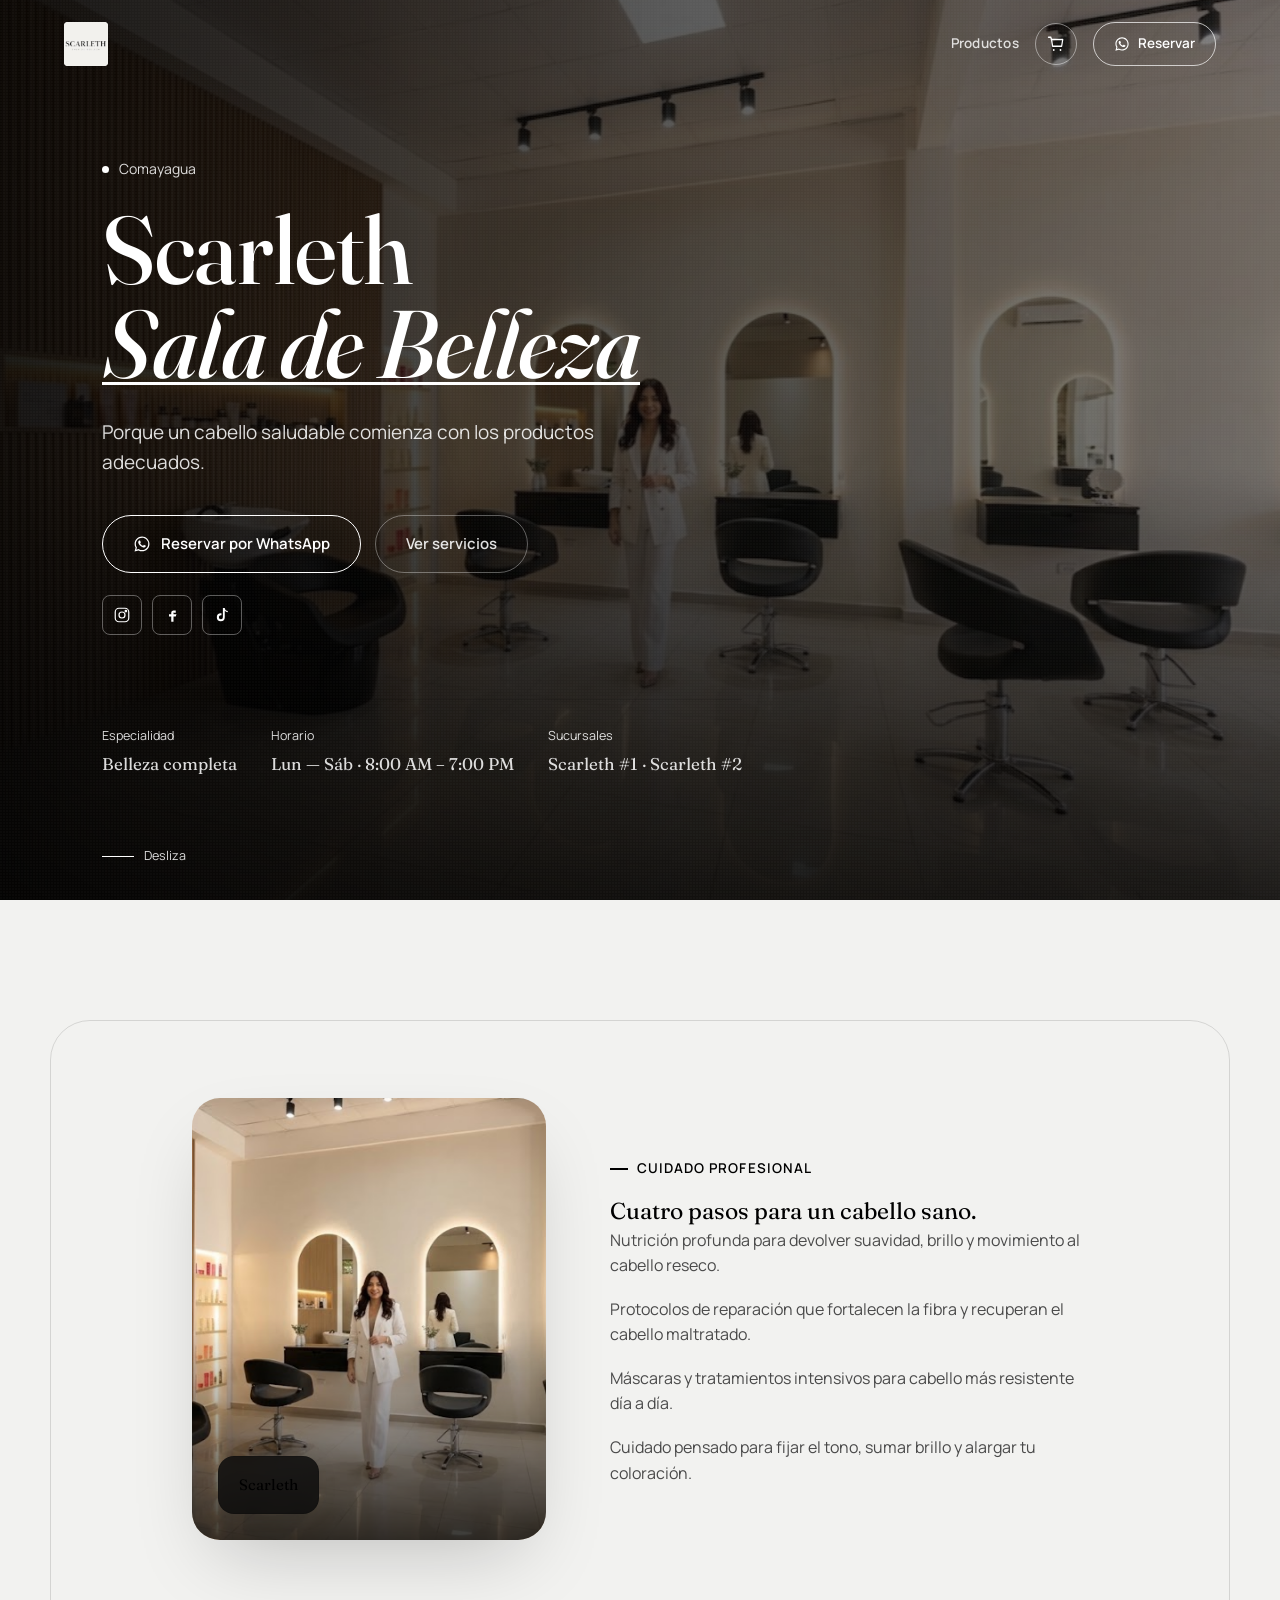
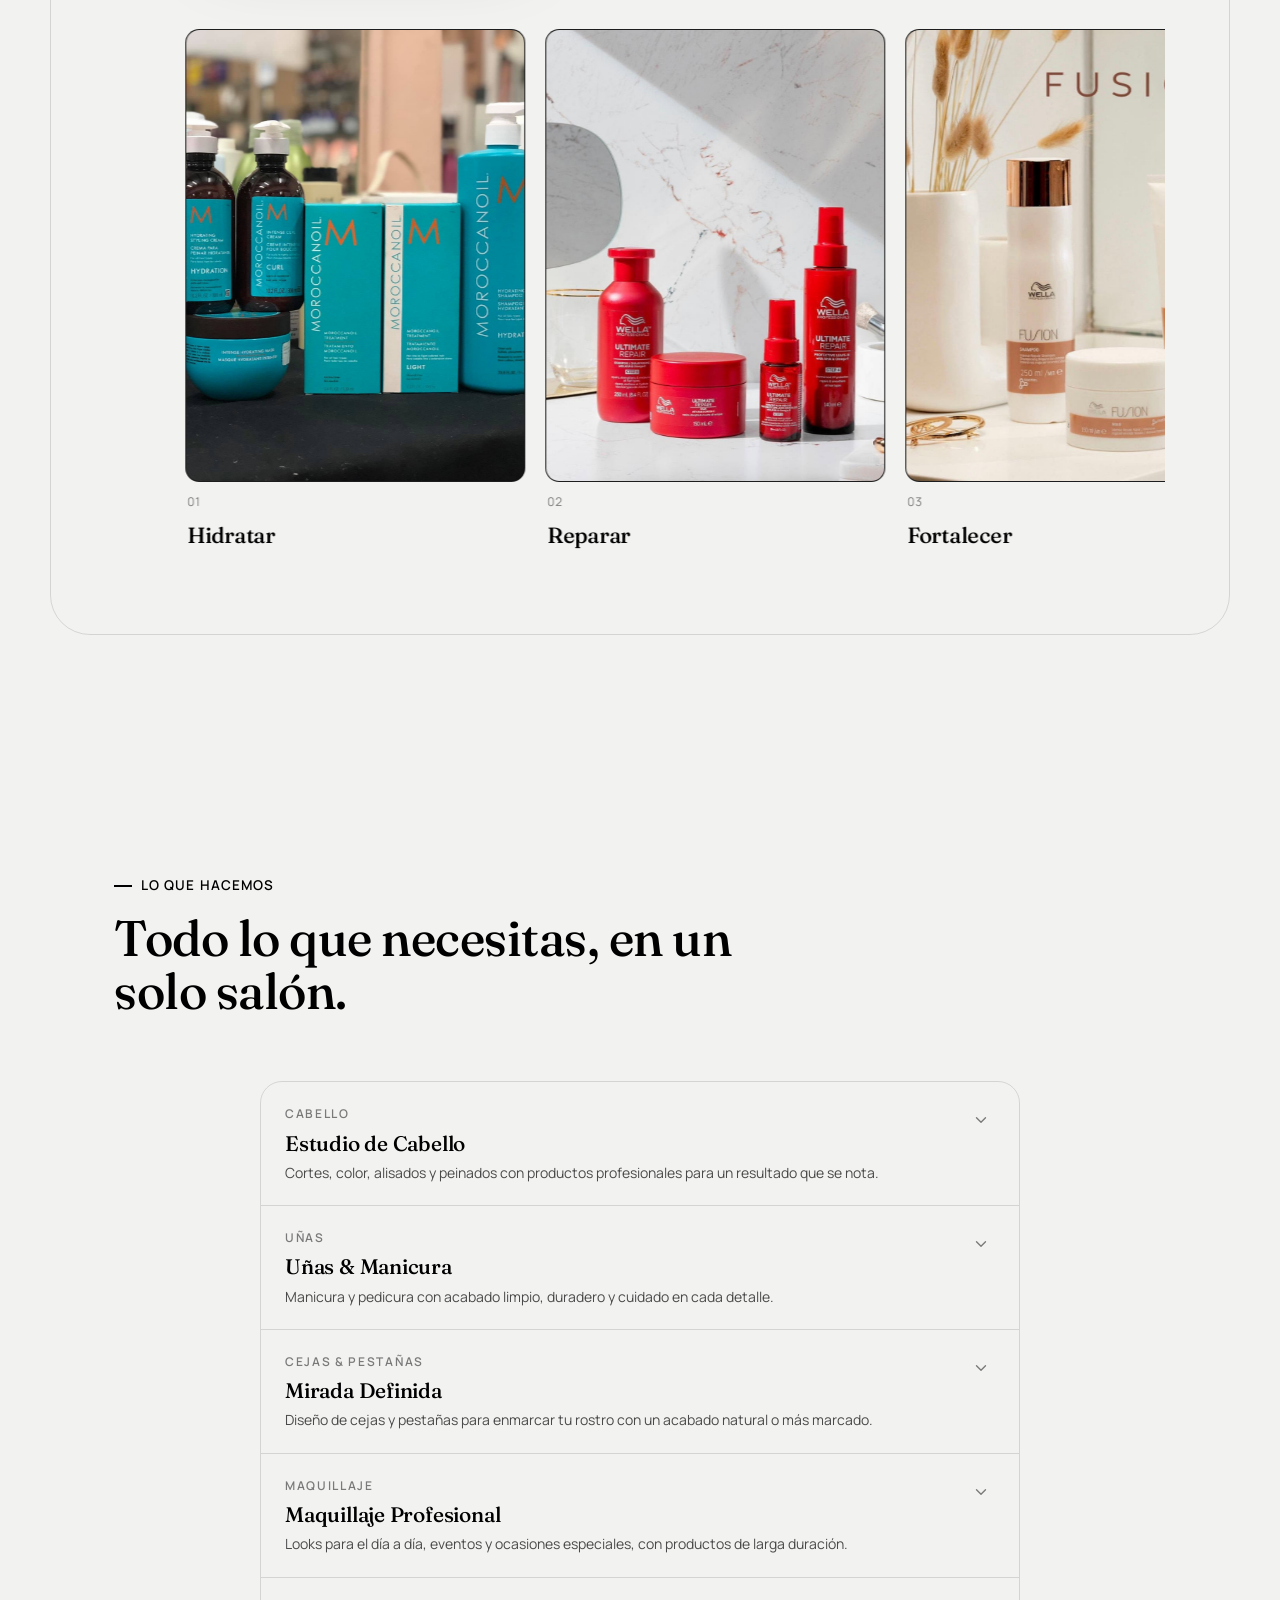
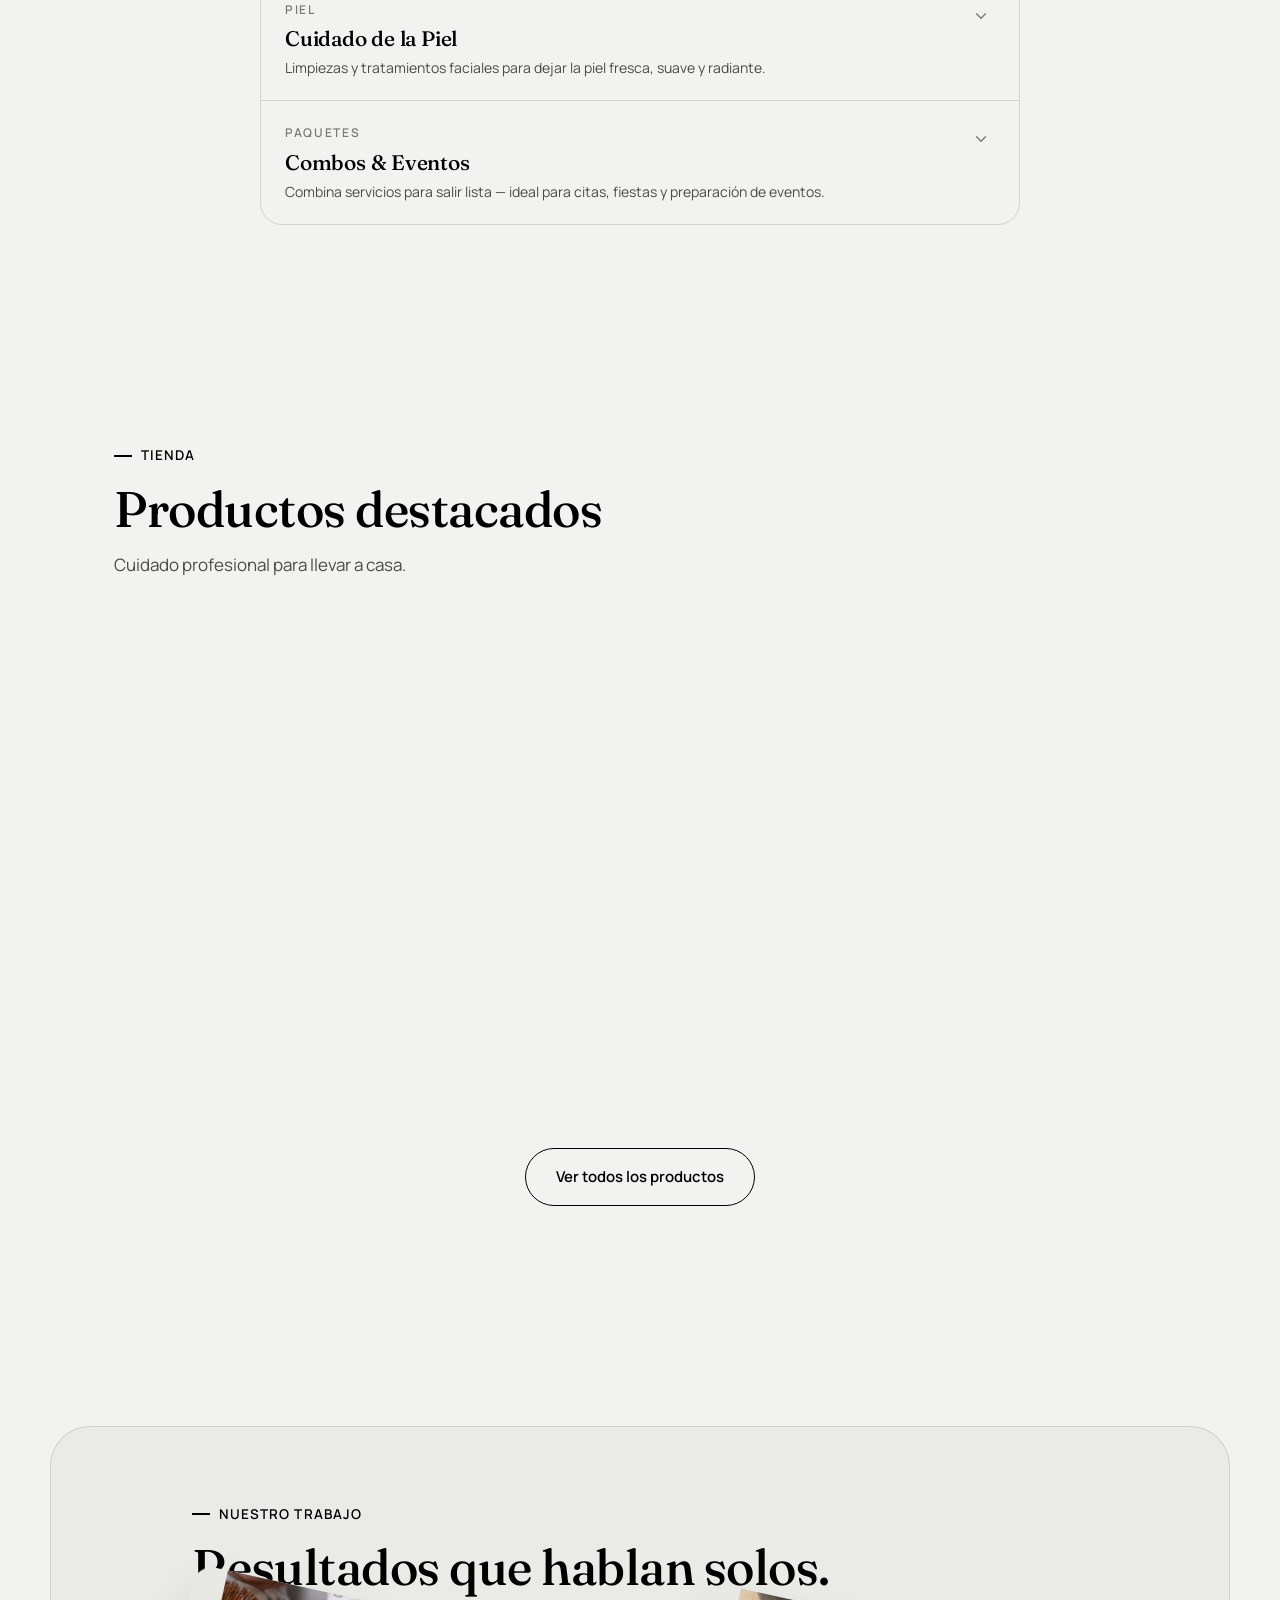
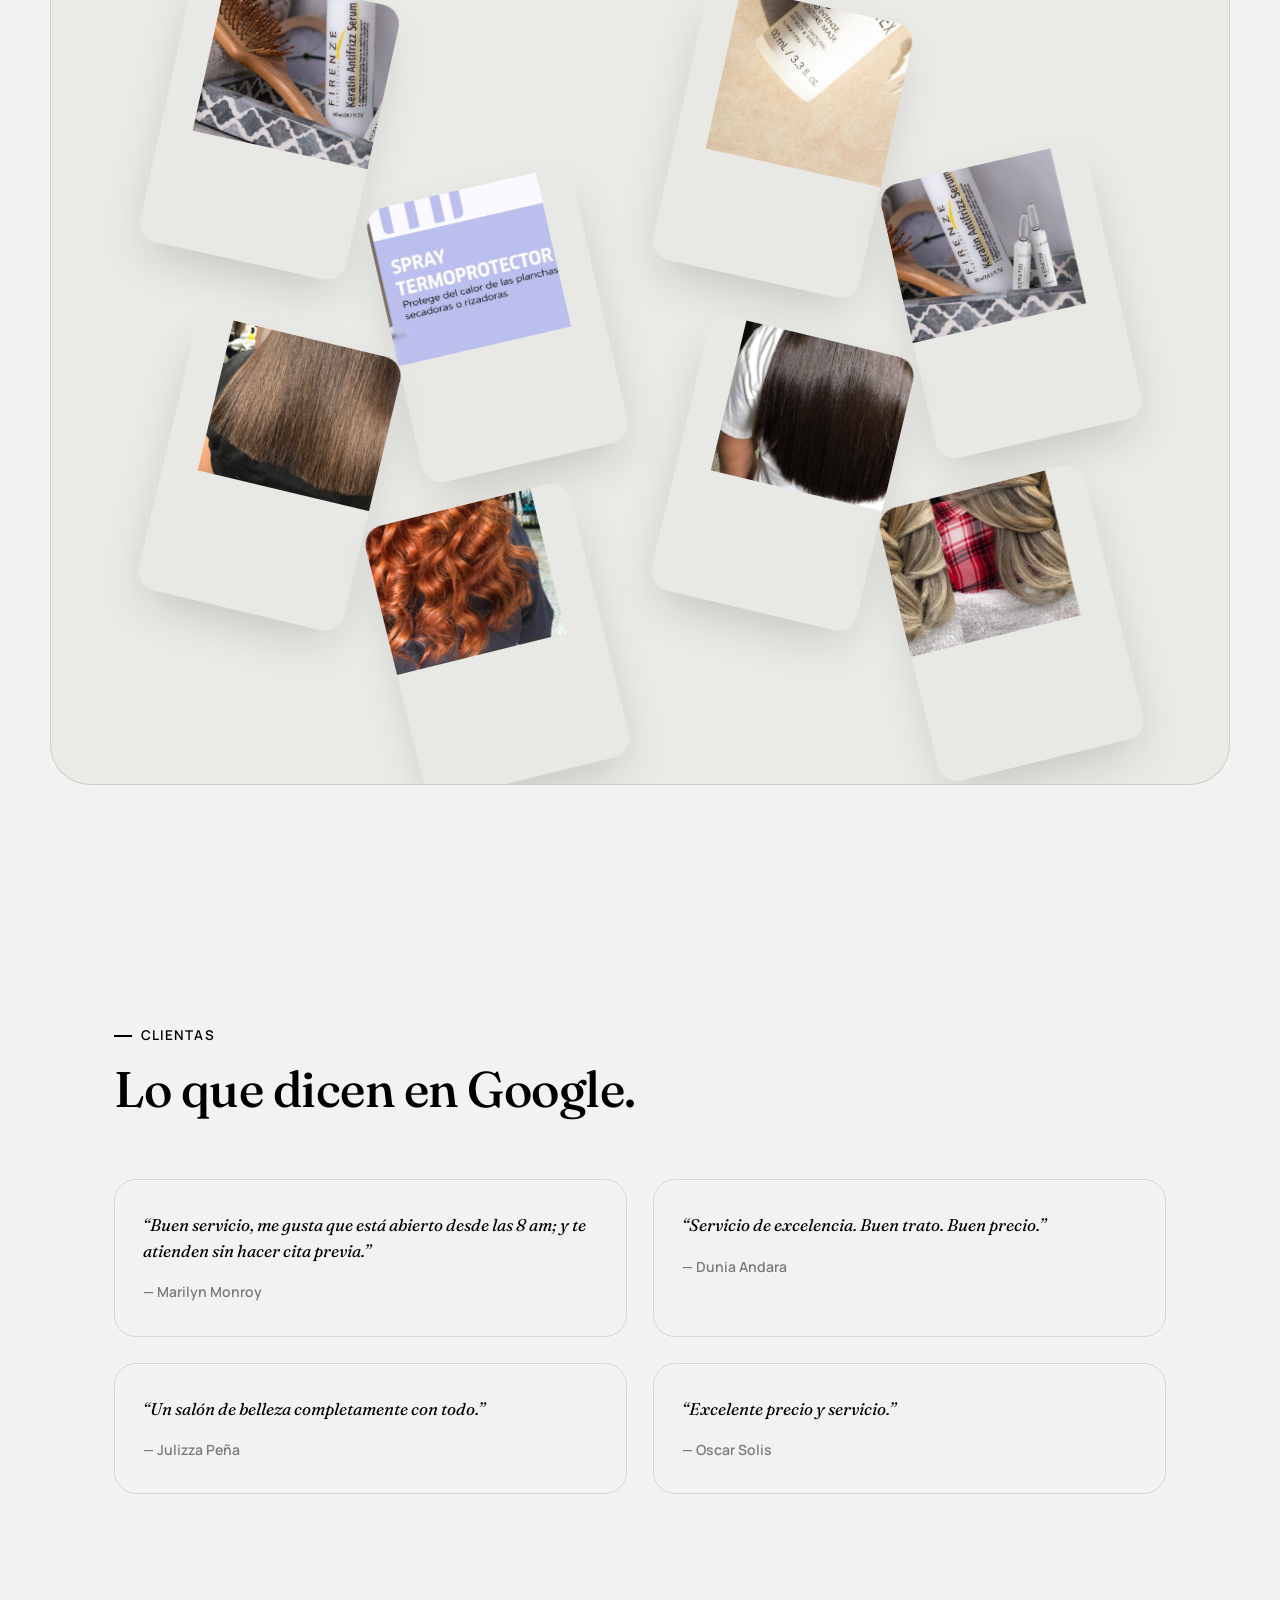
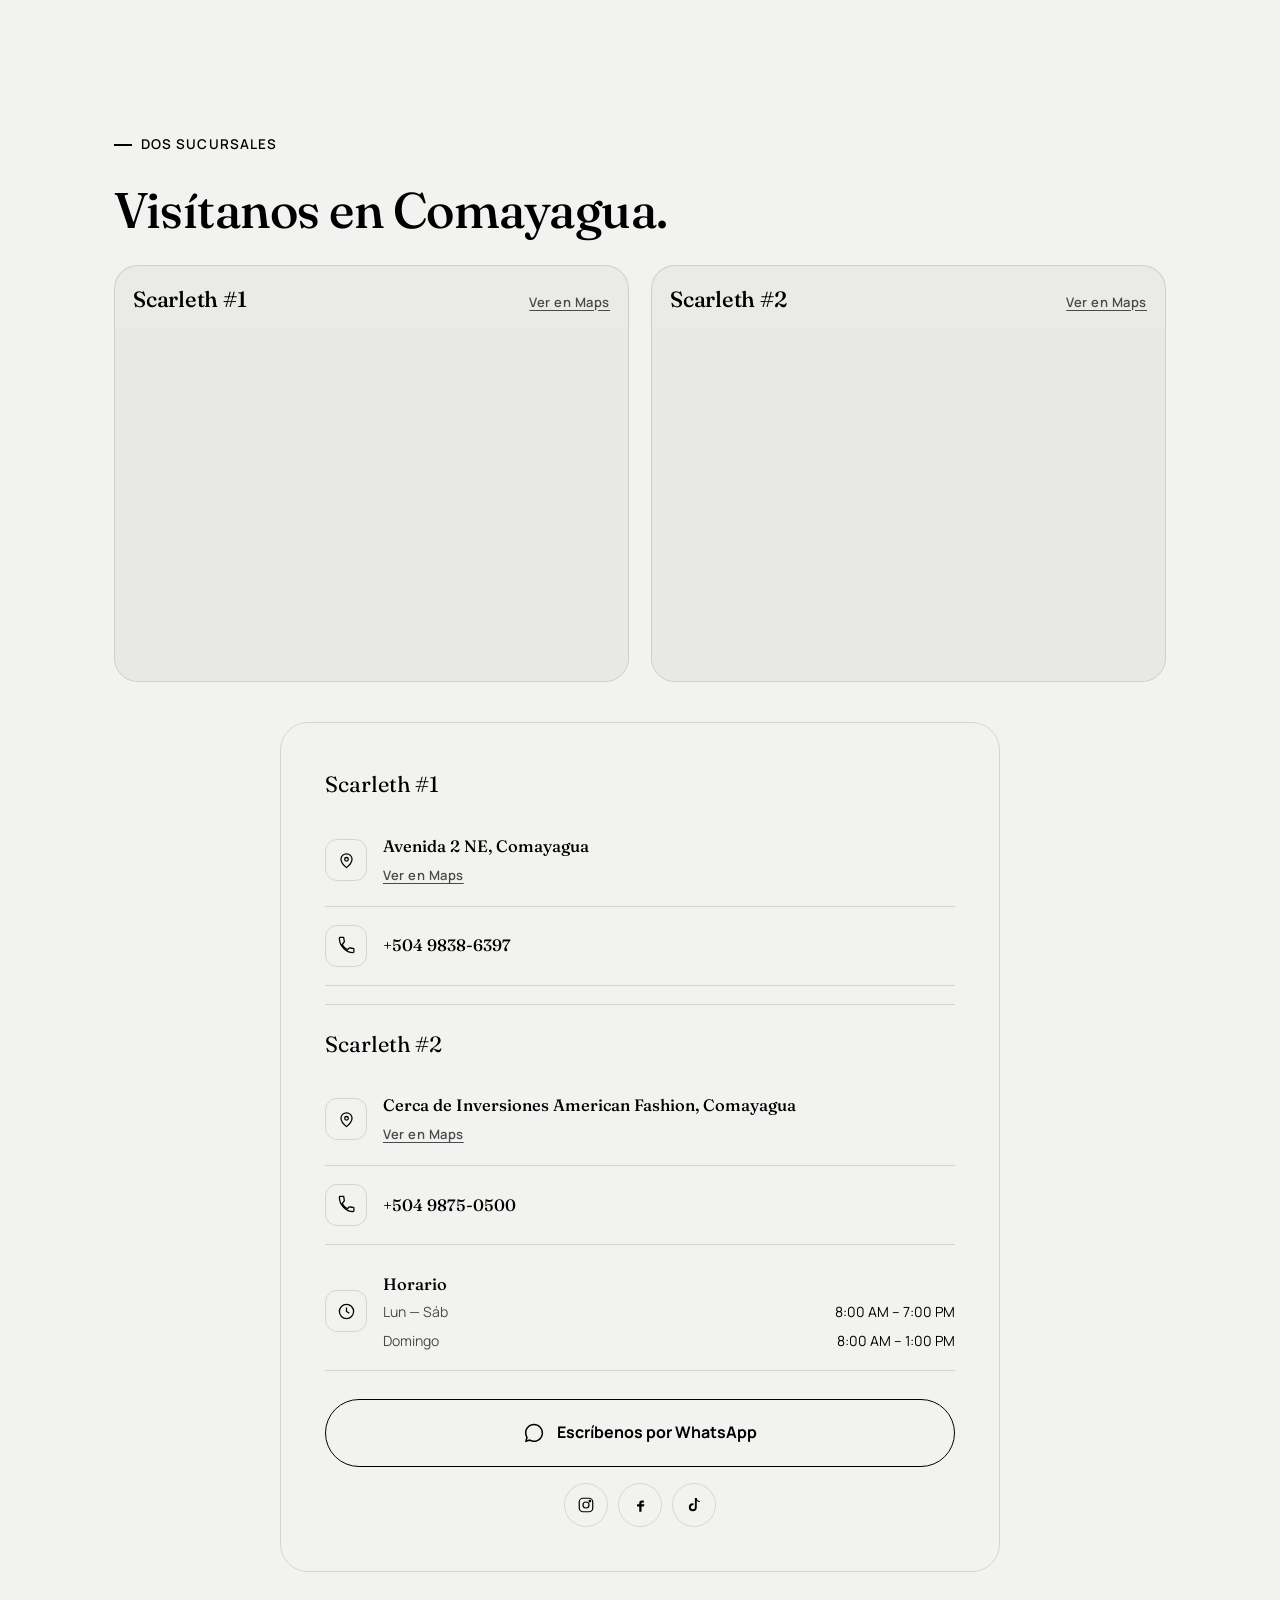
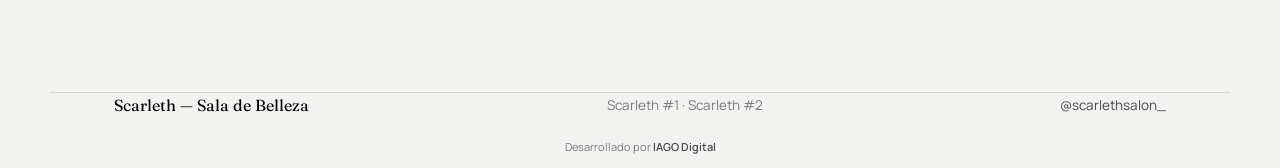
==== commit e99c1aeb: "Merge branch 'cursor/productos-showcase-5cee' Co-authored-by: stellier-fracta <stellier-fracta@users" ====
--- a/index.html
+++ b/index.html
@@ -163,16 +163,13 @@
 
 <section id="visita">
   <div class="wrap">
-    <div class="contact-grid">
-      <div>
-        <div class="kicker" data-reveal id="visit-eyebrow"></div>
-        <h2 class="contact-title" data-reveal style="--delay:.05s" id="visit-title"></h2>
-        <div class="quote-block" data-reveal style="--delay:.1s" id="quote-block">
-          <p id="quote-text"></p>
-          <div class="who" id="quote-who"></div>
-        </div>
-      </div>
-      <div class="contact-card" data-reveal style="--delay:.1s">
+    <div class="section-head visit-head">
+      <div class="kicker" data-reveal id="visit-eyebrow"></div>
+      <h2 class="contact-title" data-reveal style="--delay:.05s" id="visit-title"></h2>
+    </div>
+    <div class="maps-grid" id="maps-grid" data-reveal style="--delay:.1s"></div>
+    <div class="contact-grid visit-contact">
+      <div class="contact-card" data-reveal style="--delay:.12s">
         <div id="contact-locations" class="contact-locations"></div>
         <div class="contact-row">
           <div class="ic"><svg viewBox="0 0 24 24" fill="none" stroke="currentColor" stroke-width="1.6" aria-hidden="true"><circle cx="12" cy="12" r="9"/><path d="M12 7v5l3.5 2"/></svg></div>
@@ -446,14 +443,6 @@
     portrait.src = c.visitImage;
   }
 
-  const quoteBlock = document.getElementById("quote-block");
-  if (c.heroSub) {
-    document.getElementById("quote-text").textContent = `“${c.heroSub}”`;
-    document.getElementById("quote-who").textContent = c.brandName;
-  } else {
-    quoteBlock.hidden = true;
-  }
-
   document.getElementById("services-eyebrow").textContent = u.servicesEyebrow;
   document.getElementById("services-title").textContent = u.servicesTitle;
   document.getElementById("products-eyebrow").textContent = u.productsEyebrow || "Tienda";
@@ -474,6 +463,29 @@
   document.getElementById("contact-hours").innerHTML = (c.hours || []).map((hour) => `
     <div class="hours-line"><span>${esc(hour.day)}</span><span>${esc(hour.time)}</span></div>
   `).join("");
+
+  const mapsGrid = document.getElementById("maps-grid");
+  if (mapsGrid) {
+    mapsGrid.innerHTML = locations.map((location) => `
+      <article class="map-card">
+        <div class="map-card-head">
+          <h3>${esc(location.name)}</h3>
+          ${location.mapsUrl ? `<a class="maps-link" href="${esc(location.mapsUrl)}" target="_blank" rel="noopener">${esc(u.mapsLabel)}</a>` : ""}
+        </div>
+        <div class="map-frame">
+          ${location.mapsEmbedUrl ? `
+            <iframe
+              title="Mapa de ${esc(location.name)}"
+              src="${esc(location.mapsEmbedUrl)}"
+              loading="lazy"
+              referrerpolicy="no-referrer-when-downgrade"
+              allowfullscreen
+            ></iframe>
+          ` : `<div class="map-fallback">${esc(location.address)}</div>`}
+        </div>
+      </article>
+    `).join("");
+  }
 
   const locationsEl = document.getElementById("contact-locations");
   if (locationsEl) {
--- a/styles.css
+++ b/styles.css
@@ -979,11 +979,66 @@
 }
 
 /* ---------- Contact ---------- */
+.visit-head { margin-bottom: 8px; }
+.maps-grid {
+  display: grid;
+  grid-template-columns: 1fr 1fr;
+  gap: 22px;
+  margin: 28px 0 40px;
+}
+.map-card {
+  border: 1px solid var(--line);
+  border-radius: 24px;
+  overflow: hidden;
+  background: var(--cream-2);
+}
+.map-card-head {
+  display: flex;
+  align-items: baseline;
+  justify-content: space-between;
+  gap: 12px;
+  padding: 16px 18px 12px;
+}
+.map-card-head h3 {
+  font-family: 'Fraunces', serif;
+  font-size: 22px;
+  font-weight: 500;
+  margin: 0;
+}
+.map-frame {
+  position: relative;
+  width: 100%;
+  aspect-ratio: 16 / 11;
+  background: var(--gray);
+}
+.map-frame iframe {
+  position: absolute;
+  inset: 0;
+  width: 100%;
+  height: 100%;
+  border: 0;
+  display: block;
+}
+.map-fallback {
+  position: absolute;
+  inset: 0;
+  display: grid;
+  place-items: center;
+  padding: 24px;
+  text-align: center;
+  color: var(--ink-soft);
+  font-size: 14px;
+}
 .contact-grid {
   display: grid;
   grid-template-columns: 1.1fr 0.9fr;
   gap: 64px;
   align-items: start;
+}
+.contact-grid.visit-contact {
+  grid-template-columns: 1fr;
+  max-width: 720px;
+  margin: 0 auto;
 }
 .contact-title {
   font-size: clamp(30px, 3.6vw, 44px);
@@ -1318,6 +1373,12 @@
 .products-marquee.is-reduced .product-card {
   scroll-snap-align: start;
 }
+.products-marquee .product-card-add {
+  pointer-events: auto;
+}
+.products-marquee-track .product-card {
+  cursor: default;
+}
 @keyframes product-marquee {
   from { transform: translateX(0); }
   to { transform: translateX(-50%); }
@@ -1342,12 +1403,15 @@
   color: inherit;
   font: inherit;
 }
-button.product-card {
+button.product-card,
+.product-card.is-clickable {
   cursor: pointer;
   transition: transform .35s var(--ease);
 }
 button.product-card:hover,
-button.product-card:focus-visible {
+button.product-card:focus-visible,
+.product-card.is-clickable:hover,
+.product-card.is-clickable:focus-visible {
   transform: translateY(-4px);
   outline: none;
 }
@@ -1852,6 +1916,8 @@
   .gallery-grid { grid-template-columns: 1fr 1fr; }
   .testimonials-grid { grid-template-columns: 1fr 1fr; }
   .contact-grid { grid-template-columns: 1fr; gap: 40px; }
+  .maps-grid { grid-template-columns: 1fr; gap: 18px; margin: 22px 0 32px; }
+  .map-frame { aspect-ratio: 16 / 12; }
   .hero-meta { gap: 24px; }
   .catalog-grid { grid-template-columns: repeat(3, minmax(0, 1fr)); }
   .product-modal-panel { grid-template-columns: 1fr; max-height: min(92svh, 900px); }
